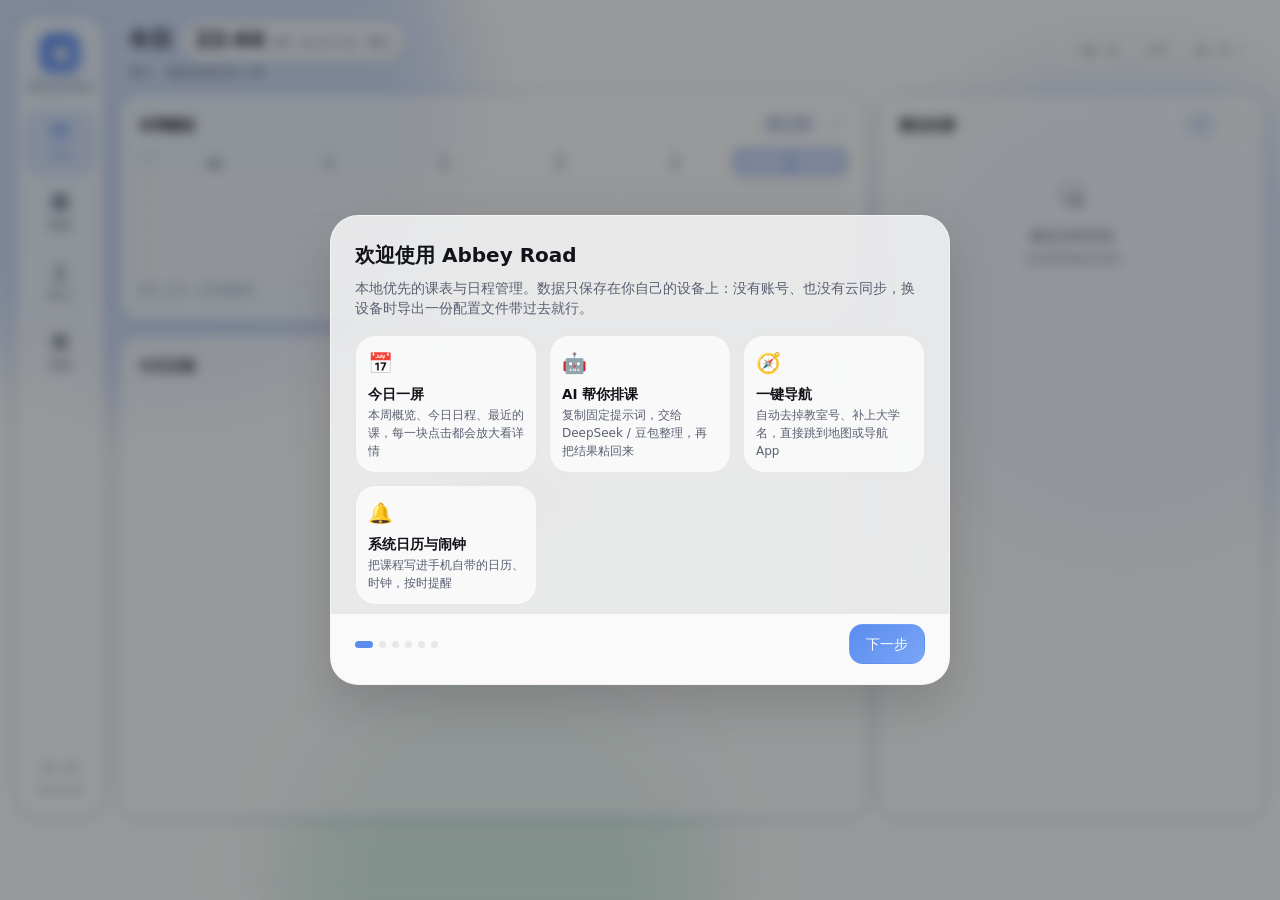
==== abbey-road/app/index.html @ 2a780747 "构建基建：修 gh-api-push 的资产上传（手工拼 multipart） - 原来用 new FormData() + fetch 上传 Release 资产，undici 会把 multipa" ====
<!doctype html>
<html lang="zh-CN">
<head>
<meta charset="utf-8">
<!-- user-scalable=no：WebView 里 setSupportZoom(false) 只挡了系统级缩放，
     双指捏合仍然会让整个界面被放大，这里再从 viewport 上关掉一次。 -->
<meta name="viewport" content="width=device-width,initial-scale=1,maximum-scale=1,user-scalable=no,viewport-fit=cover">
<meta name="color-scheme" content="light dark">
<title>Abbey Road · 课表与日程</title>
<link rel="stylesheet" href="css/tokens.css?v=0.4.1a">
<link rel="stylesheet" href="css/app.css?v=0.4.1a">
</head>
<body data-theme="light" data-platform="web" data-preset="dual-horizontal" data-focus="off">

<!-- 背景装饰：柔光斑，让毛玻璃有层次可模糊 -->
<div class="backdrop" aria-hidden="true">
  <span class="blob blob-a"></span>
  <span class="blob blob-b"></span>
  <span class="blob blob-c"></span>
</div>

<div class="app" id="app">

  <!-- ── 左侧 Rail（Windows / 宽屏） ───────────────────────────── -->
  <aside class="rail glass" id="rail">
    <div class="brand">
      <span class="brand-mark" aria-label="Abbey Road"></span>
      <span class="brand-text">Abbey Road</span>
    </div>
    <nav class="rail-nav" id="railNav">
      <button class="nav-btn" data-nav="today" type="button"><i class="ico ico-today"></i><span>今日</span></button>
      <button class="nav-btn" data-nav="week" type="button"><i class="ico ico-week"></i><span>周表</span></button>
      <button class="nav-btn" data-nav="import" type="button"><i class="ico ico-import"></i><span>导入</span></button>
        <button class="nav-btn" data-nav="settings" type="button"><i class="ico ico-settings"></i><span>设置</span></button>
      </nav>
      <div class="rail-foot">
      <span id="railWeekInfo">—</span>
      <span class="muted" id="railVersion">v0.1.7</span>
    </div>
  </aside>

  <!-- ── 主区域 ──────────────────────────────────────────────── -->
  <main class="main" id="main">

    <!-- 今日 -->
    <section class="view" id="view-today" data-view="today">
      <header class="view-head today-head">
        <!-- 左列：「今日 + 时间」同一行，下面一行副标题；右上角竖排三个日期切换按钮 -->
        <div class="today-head-main">
          <div class="today-head-top">
            <h1 class="view-title" id="todayTitle">今日</h1>
            <div class="clock-box">
              <span class="clock-time" id="todayClock">--:--</span>
              <span class="clock-date" id="todayClockDate"></span>
            </div>
          </div>
          <p class="view-sub" id="todaySub">—</p>
        </div>
        <!-- 日期切换：窄屏（直板机）只留两个箭头 + 「今天」，三个按钮永远待在标题右边，
             不再被挤到标题下面另起一行；宽屏才把「前一天 / 后一天」的文字显示出来 -->
        <div class="head-right today-day-nav">
          <button class="chip-btn dnav-btn dnav-prev" id="btnPrevDay" type="button"
                  title="前一天" aria-label="前一天"><span class="dnav-ico" aria-hidden="true"></span><span class="dnav-txt">前一天</span></button>
          <button class="chip-btn dnav-btn dnav-center" id="btnToday" type="button"
                  title="回到今天" aria-label="回到今天"><span class="dnav-txt">今天</span></button>
          <button class="chip-btn dnav-btn dnav-next" id="btnNextDay" type="button"
                  title="后一天" aria-label="后一天"><span class="dnav-txt">后一天</span><span class="dnav-ico" aria-hidden="true"></span></button>
        </div>
      </header>

      <div class="layout" id="todayLayout">
        <!-- 本周概览 -->
        <section class="zone zone-week" id="zoneWeek">
          <!-- 毛玻璃独立一层：动画时只移动不改尺寸，模糊只算一次 -->
          <div class="zone-glass" aria-hidden="true"></div>
          <!-- 内容和栏框分开：聚焦放大时内容整层按"最终尺寸"排版好，
               栏框从旧矩形长到新矩形，内容只被裁剪、不跟着重排 -->
          <div class="zone-inner">
            <header class="zone-head">
              <h2 class="zone-title">本周概览</h2>
              <div class="zone-head-right">
                <span class="zone-badge" id="weekBadge">—</span>
                <button class="zone-toggle" data-zone-toggle="week" type="button" title="展开本周">⤢</button>
              </div>
            </header>
            <div class="zone-body scroll" id="weekBody"></div>
          </div>
        </section>

        <!-- 今日时间线 -->
        <section class="zone zone-today" id="zoneToday">
          <div class="zone-glass" aria-hidden="true"></div>
          <div class="zone-inner">
            <header class="zone-head">
              <h2 class="zone-title">今日日程</h2>
              <div class="zone-head-right">
                <span class="zone-badge" id="todayBadge">—</span>
                <button class="zone-toggle" data-zone-toggle="today" type="button" title="展开今日">⤢</button>
              </div>
            </header>
            <div class="zone-body scroll" id="todayBody"></div>
          </div>
        </section>

        <!-- 最近的课 -->
        <section class="zone zone-next" id="zoneNext" tabindex="0" role="button"
                 aria-label="查看最近的课程详情">
          <div class="zone-glass" aria-hidden="true"></div>
          <div class="zone-inner">
            <header class="zone-head">
              <h2 class="zone-title">最近的课</h2>
              <div class="zone-head-right">
                <span class="zone-badge" id="nextBadge">—</span>
                <button class="zone-toggle" data-zone-toggle="next" type="button" title="展开详情">⤢</button>
              </div>
            </header>
            <div class="zone-body scroll" id="nextBody"></div>
          </div>
        </section>

      </div>
    </section>

    <!-- 周表 -->
    <section class="view" id="view-week" data-view="week" hidden>
      <header class="view-head">
        <div class="head-left">
          <h1 class="view-title">周表</h1>
          <p class="view-sub" id="weekSub">—</p>
        </div>
        <div class="head-right">
          <button class="chip-btn" id="btnDayShift" type="button" title="把某一天的课搬到 / 复制到另一天">调休</button>
          <button class="chip-btn" id="btnConflicts" type="button" title="查看时间冲突">冲突 <span class="zone-badge" id="conflictCount">0</span></button>
          <button class="chip-btn sem-btn" id="weekSemBtn" type="button" title="切换学期">我的学期</button>
          <button class="chip-btn" id="btnPrevWeek" type="button">‹ 上一周</button>
          <button class="chip-btn" id="btnThisWeek" type="button">本周</button>
          <button class="chip-btn" id="btnNextWeek" type="button">下一周 ›</button>
        </div>
      </header>
      <!-- 周视图/月视图 + 周次快切：挤在一行里，把纵向空间让给课表 -->
      <div class="week-bar">
        <div class="segmented seg-compact" id="weekMode">
          <button class="seg active" type="button" data-mode="week">周视图</button>
          <button class="seg" type="button" data-mode="month">月视图</button>
        </div>
        <div class="week-strip glass" id="weekStrip"></div>
      </div>
      <div class="glass panel week-panel">
        <div class="week-grid-wrap scroll-x" id="weekGridWrap"></div>
      </div>
    </section>

    <!-- 导入 -->
    <section class="view" id="view-import" data-view="import" hidden>
      <header class="view-head">
        <div class="head-left">
          <h1 class="view-title">导入</h1>
          <p class="view-sub">用手机上的 AI（DeepSeek / 豆包）整理课表，或直接导入配置文件</p>
        </div>
      </header>

      <div class="pane-scroll">
      <div class="glass panel tabs-panel">
        <!-- 第一行：导入课表的两步流程（带序号、加粗）；第二行：另外两个入口 -->
        <div class="segmented" id="importTabs">
          <button class="seg seg-step" data-tab="prompt" type="button"><b>1</b> 提示词</button>
          <button class="seg seg-step" data-tab="md" type="button"><b>2</b> 课表文本</button>
        </div>
        <!-- 第二行：「手动导入」一个按钮，点开是「手动添加 / 配置文件」两个小按钮（子菜单） -->
        <div class="sub-nav" id="importSubNav">
          <button class="sub-nav-btn" id="btnSubNav" type="button" aria-haspopup="true" aria-expanded="false">
            <span class="sub-nav-label" id="subNavLabel">手动导入</span>
            <span class="sub-nav-caret" aria-hidden="true">▾</span>
          </button>
          <div class="sub-menu" id="importSubMenu" hidden>
            <button class="sub-menu-item seg" data-tab="manual" type="button">手动添加</button>
            <button class="sub-menu-item seg" data-tab="json" type="button">配置文件</button>
          </div>
        </div>

        <!-- 提示词 -->
        <div class="tab-body" data-tab-body="prompt">
          <ol class="steps">
            <li>点下面的「复制提示词」。</li>
            <li>打开 DeepSeek / 豆包，粘贴提示词，把课表截图一起发给它。</li>
            <li>复制 AI 的完整回复，回到这里选「粘贴 AI 结果」。</li>
          </ol>
          <div class="row gap">
            <button class="btn primary" id="btnCopyPrompt" type="button">复制提示词</button>
            <button class="btn" id="btnSharePrompt" type="button">分享到 AI 应用</button>
            <span class="muted" id="promptVersion"></span>
          </div>
          <details class="fold">
            <summary>预览提示词内容</summary>
            <pre class="code" id="promptPreview"></pre>
          </details>
        </div>

        <!-- 课表文本（AI 整理结果粘贴区） -->
        <div class="tab-body" data-tab-body="md" hidden>
          <div class="opt-grid">
            <div class="field"><label class="field-label">学期名称</label>
              <input class="input" id="optSemName" placeholder="留空则用当前学期"></div>
            <div class="field"><label class="field-label">开学第一周周一</label>
              <input class="input" id="optSemStart" type="date"></div>
            <div class="field"><label class="field-label">总周数</label>
              <input class="input" id="optSemWeeks" type="number" min="1" max="30" value="20"></div>
            <div class="field"><label class="field-label">文本没写单双周时按</label>
              <span class="pick-slot" data-pick="optParity"></span></div>
          </div>
          <div class="scroll-hint">↓ 继续下滑，把 AI 整理好的课表文本粘贴到下面的输入框</div>
          <div class="fmt-hint">一行一门课，字段用全角 ｜ 分隔（半角 | 也认）：
课程名 ｜ 星期 ｜ 节次 ｜ 周次 ｜ 地点 ｜ 老师 ｜ 备注
例：高等数学 ｜ 周一 ｜ 1-2 ｜ 1-16 ｜ XX大学 信息楼305 ｜ 张三 ｜ 需带教材
缺的字段直接空着或用 - ，顺序不能乱；调课另起一行：调课 ｜ 高等数学 ｜ 2026-10-08 ｜ 周四 ｜ 1-2 ｜ XX大学信息楼201 ｜ 国庆调休</div>
          <div class="row gap">
            <button class="btn" id="btnPickMd" type="button">选择 .md / .txt 文件</button>
            <button class="btn" id="btnDemoMd" type="button">填入示例文本</button>
            <button class="btn" id="btnClearMd" type="button">清空</button>
          </div>
          <textarea class="input code-area" id="mdInput" rows="10"
            placeholder="把 AI 整理好的课表文本粘贴到这里（一行一门课）…"></textarea>
          <div class="parse-summary" id="mdSummary"></div>
          <div class="parse-issues" id="mdIssues"></div>
          <div class="parse-preview" id="mdPreview"></div>
          <!-- 给右下角悬浮按钮留出空间，长内容不会被挡住 -->
          <div class="fab-space"></div>
        </div>

        <!-- 配置文件（本地 JSON 文件，手机 / 电脑手动同步用） -->
        <div class="tab-body" data-tab-body="json" hidden>
          <p class="muted">
            配置文件就是 App 自己的数据（.json / .txt）。用法和「课表文本」一模一样：
            这里复制走 → 在另一台设备整段粘回来 → 点右下角「合并导入」。
          </p>
          <p class="muted">
            换手机最省事的走法：点「复制配置文本」发到微信「文件传输助手」（或点「导出到微信」发文件），
            在新手机上复制那段文字，粘到下面就能导入；也可以用「选择 .json / .txt 文件」或
            「从导出目录导入」。
          </p>
          <div class="row gap">
            <button class="btn primary" id="btnCopyJson" type="button">复制配置文本</button>
            <button class="btn" id="btnExportJson" type="button">导出为文件</button>
            <button class="btn" id="btnExportWechat" type="button">导出到微信</button>
            <button class="btn" id="btnImportJson" type="button">选择 .json / .txt 文件</button>
            <button class="btn" id="btnImportFromExports" type="button">从导出目录导入</button>
          </div>
          <div class="scroll-hint">↓ 继续下滑，把配置内容整段粘贴到下面的输入框（粘贴完自动解析）</div>
          <div class="fmt-hint">配置内容形如：{"kind":"abbeyroad.sync", …}
整段复制 / 粘贴即可，内容里换行、缩进乱掉都没关系；粘错成课表文本时会自动转到「课表文本」页。</div>
          <div class="row gap">
            <button class="btn" id="btnApplyJsonText" type="button">解析并预览</button>
            <button class="btn" id="btnClearJson" type="button">清空</button>
          </div>
          <textarea class="input code-area" id="jsonInput" rows="10"
            placeholder='把配置内容整段粘贴到这里，例如：{"kind":"abbeyroad.sync", …}'></textarea>
          <div class="parse-summary" id="jsonSummary"></div>
          <div class="parse-issues" id="jsonIssues"></div>
          <!-- 给右下角悬浮按钮留出空间 -->
          <div class="fab-space"></div>
        </div>

        <!-- 手动添加：一门课 / 一个特殊事件 -->
        <div class="tab-body" data-tab-body="manual" hidden>
          <h3 class="sub-title">添加一门课</h3>
          <div class="opt-grid">
            <div class="field"><label class="field-label">课程名 *</label>
              <input class="input" id="manName" placeholder="例如：高等数学"></div>
            <div class="field"><label class="field-label">星期 *</label>
              <span class="pick-slot" data-pick="manWeekday"></span></div>
            <div class="field"><label class="field-label">节次 *</label>
              <div class="row gap" style="align-items:center">
                <span class="pick-slot" data-pick="manPeriodStart"></span>
                <span class="muted">到</span>
                <span class="pick-slot" data-pick="manPeriodEnd"></span>
              </div></div>
            <div class="field"><label class="field-label">周次 *</label>
              <input class="input" id="manWeeks" value="1-16" placeholder="1-16 / 单周 / 双周 / 全周"></div>
            <div class="field"><label class="field-label">地点</label>
              <input class="input" id="manPlace" placeholder="XX大学 信息楼305"></div>
            <div class="field"><label class="field-label">老师</label>
              <input class="input" id="manTeacher" placeholder="张三"></div>
            <div class="field"><label class="field-label">备注</label>
              <input class="input" id="manNote" placeholder="需带教材"></div>
            <div class="field"><label class="field-label">颜色</label>
              <span class="pick-slot" data-pick="manColor"></span></div>
          </div>
          <div class="row gap" style="align-items:center">
            <button class="btn primary" id="btnManualAdd" type="button">添加到课表</button>
            <span class="muted">同名课程会合并成同一门，并统一颜色</span>
          </div>
          <div class="parse-issues" id="manIssues"></div>

          <h3 class="sub-title" style="margin-top:20px">添加特殊事件（考试 / 讲座 / 活动）</h3>
          <div class="opt-grid">
            <div class="field"><label class="field-label">类型</label>
              <span class="pick-slot" data-pick="evType"></span></div>
            <div class="field"><label class="field-label">标题 *</label>
              <input class="input" id="evTitle" placeholder="高等数学 期中考试"></div>
            <div class="field"><label class="field-label">日期 *</label>
              <input class="input" id="evDate" type="date"></div>
            <div class="field"><label class="field-label">时间</label>
              <div class="row gap" style="align-items:center">
                <input class="input" id="evStart" type="time">
                <span class="muted">到</span>
                <input class="input" id="evEnd" type="time">
              </div></div>
            <div class="field"><label class="field-label">地点</label>
              <input class="input" id="evPlace" placeholder="XX大学 信息楼305"></div>
            <div class="field"><label class="field-label">备注</label>
              <input class="input" id="evNote" placeholder="闭卷 / 带计算器"></div>
          </div>
          <div class="row gap" style="align-items:center">
            <button class="btn primary" id="btnAddEvent" type="button">添加事件</button>
            <span class="muted">事件会在「本周概览」和「周表」里用特殊颜色显示</span>
          </div>
          <div id="eventList" class="list" style="margin-top:10px"></div>
        </div>
      </div>
      </div>

      <!-- 「课表文本」页的悬浮应用按钮：始终钉在右下角，不用滚到底部才能点 -->
      <button class="btn primary fab" id="btnApplyMd" type="button" disabled hidden>应用到课表</button>
      <!-- 「配置文件」页的悬浮合并按钮：和上面那个同一个位置、同一套动效 -->
      <button class="btn primary fab" id="btnApplyJson" type="button" disabled hidden>合并导入</button>
    </section>

    <!-- 自定义模块页（实验性：开发者选项开启后顶替「导入」标签） -->
    <section class="view" id="view-custom" data-view="custom" hidden>
      <header class="view-head">
        <div class="head-left">
          <h1 class="view-title">我的</h1>
          <p class="view-sub">自由添加你的模块</p>
        </div>
        <div class="head-right">
          <button class="chip-btn" id="btnCustomToImport" type="button" title="打开导入页">导入</button>
        </div>
      </header>
      <div class="pane-scroll">
        <div class="custom-modules" id="customModules"></div>
      </div>
    </section>

    <!-- 设置 -->
    <section class="view" id="view-settings" data-view="settings" hidden>
      <header class="view-head">
        <div class="head-left">
          <h1 class="view-title">设置</h1>
          <p class="view-sub">外观、布局、课表、提醒、导入、系统集成、数据、关于</p>
        </div>
      </header>
      <div class="settings-shell">
        <div class="settings-body" id="settingsBody">
          <div class="settings-grid" id="settingsGrid"></div>
        </div>
      </div>
    </section>

  </main>

  <!-- ── 底部 Tab（手机） ────────────────────────────────────── -->
  <nav class="tabbar glass" id="tabbar">
    <button class="nav-btn" data-nav="today" type="button"><i class="ico ico-today"></i><span>今日</span></button>
    <button class="nav-btn" data-nav="week" type="button"><i class="ico ico-week"></i><span>周表</span></button>
    <button class="nav-btn" data-nav="import" type="button"><i class="ico ico-import"></i><span>导入</span></button>
    <button class="nav-btn" data-nav="settings" type="button"><i class="ico ico-settings"></i><span>设置</span></button>
  </nav>
</div>

<!-- 毛玻璃弹窗容器 -->
<div class="modal-root" id="modalRoot" hidden>
  <div class="modal-scrim" id="modalScrim"></div>
  <div class="modal-card glass" id="modalCard" role="dialog" aria-modal="true"></div>
</div>

<!-- 首次启动引导 -->
<div class="onboarding" id="onboarding" hidden>
  <div class="ob-card glass" id="obCard"></div>
</div>

<div class="toast-host" id="toastHost"></div>

<script src="js/core.js?v=0.4.1a"></script>
<script src="js/mdparse.js?v=0.4.1a"></script>
  <script src="js/bridge.js?v=0.4.1a"></script>
  <!-- 过渡动画注册表：ui.js 里的所有动效都从这里取参数（开发者模式可换样式） -->
  <script src="js/motion.js?v=0.4.1a"></script>
  <!-- 课程配色：按文理/公共/体育/水课分色系（设置里可一键应用） -->
  <script src="js/palette.js?v=0.4.1a"></script>
  <script src="js/ui.js?v=0.4.1a"></script>
<script src="js/widgetdata.js?v=0.4.1a"></script>
<script src="js/configio.js?v=0.4.1a"></script>
<script src="js/panels.js?v=0.4.1a"></script>
<script src="js/boot.js?v=0.4.1a"></script>
</body>
</html>
---- abbey-road/app/css/tokens.css ----
/* ──────────────────────────────────────────────────────────────
   Abbey Road · 设计变量（设计 token）
   双端唯一来源：改这里，Android 与 Windows 同时生效。
   对应规划文档 §8.1。
   ────────────────────────────────────────────────────────────── */

:root {
  /* 颜色 · 浅色 */
  --bg-base: #ffffff;
  --bg-subtle: #f7f8fa;
  --glass-surface: rgba(255, 255, 255, 0.72);
  --glass-card: rgba(255, 255, 255, 0.66);
  --glass-modal: rgba(255, 255, 255, 0.78);
  --glass-border: rgba(255, 255, 255, 0.55);
  --glass-stroke: rgba(17, 19, 24, 0.08);
  --shadow-card: 0 4px 16px rgba(0, 0, 0, 0.06);
  --shadow-panel: 0 12px 32px rgba(0, 0, 0, 0.10);
  --shadow-modal: 0 20px 48px rgba(0, 0, 0, 0.14);
  --text-primary: #111318;
  --text-secondary: #5a6072;
  --text-tertiary: #8a90a2;
  --divider: rgba(17, 19, 24, 0.08);
  --danger: #e5484d;
  --warn: #e3a008;
  --success: #2fb37a;
  --blob-a: rgba(91, 141, 239, 0.30);
  --blob-b: rgba(122, 165, 246, 0.22);
  --blob-c: rgba(47, 179, 122, 0.16);

  /* 主题色（设置里可改） */
  --accent: #5b8def;
  --accent-soft: rgba(91, 141, 239, 0.14);
  --accent-glow: rgba(91, 141, 239, 0.20);
  --accent-contrast: #ffffff;

  /* 质感模糊效果（设置里四档：低 8 / 中 14 / 高 22 / 关 0） */
  --blur-base: 14px;
  --blur-card: 12px;
  --blur-panel: 18px;
  --blur-modal: 24px;

  /* 圆角与间距 */
  --r-chip: 999px;
  --r-input: 14px;
  --r-card: 20px;
  --r-panel: 24px;
  --r-modal: 28px;
  --sp-1: 4px;
  --sp-2: 8px;
  --sp-3: 12px;
  --sp-4: 16px;
  --sp-5: 20px;
  --sp-6: 24px;
  --sp-8: 32px;
  --sp-10: 40px;

  /* ── 动效令牌：严格按《动效与光效实现规格书》v1.0 ──
     原则：只动 opacity / translate / scale；动画重启动走"取消→复位→刷新→启动"；
     高频动效 ≤500ms；颜色只来自主题令牌；光效只画在控件自己的范围内。 */
  --motion-scale: 1;

  /* 6 条曲线，不引入第 7 条 */
  --ease-cubic: cubic-bezier(.2, .8, .3, 1);          /* 入场 / 上浮 */
  --ease-smooth: cubic-bezier(.22, .61, .36, 1);      /* 胶囊滑动 / 下划线 */
  --ease-fade-out: cubic-bezier(.22, 1, .36, 1);      /* 一次性衰减 / 配色过渡 */
  --ease-dialog-in: cubic-bezier(.20, .90, .25, 1);   /* 弹窗进入 */
  --ease-dialog-out: cubic-bezier(.40, 0, 1, 1);      /* 弹窗退出 */
  --ease-page-in: cubic-bezier(.1, 1, .3, 1);         /* 页面进入 */
  --ease-page-out: cubic-bezier(.3, 0, .7, 1);        /* 页面退出 */

  /* 时长令牌 */
  --dur-press-in: calc(90ms * var(--motion-scale));
  --dur-press-out: calc(260ms * var(--motion-scale));
  --dur-text-out: calc(120ms * var(--motion-scale));
  --dur-tab-color: calc(200ms * var(--motion-scale));
  --dur-text-in: calc(220ms * var(--motion-scale));
  --dur-list-item: calc(180ms * var(--motion-scale));
  --dur-card-in: calc(320ms * var(--motion-scale));
  --dur-block-short: calc(480ms * var(--motion-scale));
  --dur-block: calc(500ms * var(--motion-scale));
  --dur-block-long: calc(520ms * var(--motion-scale));
  --dur-ink: calc(350ms * var(--motion-scale));
  --dur-pill: calc(420ms * var(--motion-scale));
  --dur-ripple: calc(380ms * var(--motion-scale));
  --dur-glow: calc(500ms * var(--motion-scale));
  /* 弹窗进出场时长 = AR.Motion 里 modal 场景默认样式（tileFlip）的 dur，必须是同一个值：
     WAAPI 可用时走 motion.js，不可用时（旧内核）走这两条令牌，
     两边快慢观感才会一致（否则同一版 APK 在两台手机上快慢不同）。 */
  --dur-dialog-in: calc(460ms * var(--motion-scale));
  --dur-dialog-out: calc(320ms * var(--motion-scale));
  --dur-page-in: calc(260ms * var(--motion-scale));
  --dur-page-out: calc(220ms * var(--motion-scale));
  --dur-zone: calc(340ms * var(--motion-scale));   /* 展开栏位：唯一允许的布局动画 */

  /* 兼容旧命名 */
  --dur-instant: var(--dur-press-in);
  --dur-quick: var(--dur-text-out);
  --dur-standard: var(--dur-tab-color);
  --dur-focus: var(--dur-zone);
  --ease-enter: var(--ease-cubic);
  --ease-exit: var(--ease-fade-out);
  --ease-standard: var(--ease-fade-out);
  --ease-emphasized: var(--ease-smooth);

  /* 光效令牌（浅色柔光偏黑，暗色偏白） */
  --ripple-color: rgba(0, 0, 0, 0.06);
  --ripple-on-accent: rgba(255, 255, 255, 0.15);
  --glow-peak: .30;

  /* 布局尺寸（由 JS 按断点写入，单位 px） */
  --w-week: 240px;
  --w-next: 360px;
  --h-week: 200px;
  --h-next: 200px;
  --layout-gap: 14px;
  --zone-pad: 18px;
  --fs-scale: 1;

  /* 层级 */
  --z-rail: 20;
  --z-tabbar: 30;
  --z-splitter: 15;
  --z-modal: 60;
  --z-onboarding: 80;
  --z-toast: 90;
}

/*
 * 毛玻璃「通透度」：
 *   玻璃面板的透明度 = 基础透明度 × --glass-k，
 *   档位越高越透（配合 blur 半径一起变），这样"质感模糊效果"在深色界面、
 *   或者背景本来就比较平的时候也能一眼看出区别。
 *   写在 body 上（不是 :root）：自定义属性在声明它的元素上就完成计算，
 *   写在 :root 的话 body 上的档位变量影响不到它。
 */
body {
  --glass-k: 1;
  --glass-surface: rgba(255, 255, 255, calc(.72 * var(--glass-k)));
  --glass-card: rgba(255, 255, 255, calc(.66 * var(--glass-k)));
  --glass-modal: rgba(255, 255, 255, calc(.78 * var(--glass-k)));
}

/* 深色模式 */
body[data-theme="dark"] {
  --bg-base: #0e1116;
  --bg-subtle: #161a21;
  --glass-surface: rgba(22, 26, 33, calc(.62 * var(--glass-k)));
  --glass-card: rgba(26, 31, 40, calc(.58 * var(--glass-k)));
  --glass-modal: rgba(28, 33, 43, calc(.70 * var(--glass-k)));
  --glass-border: rgba(255, 255, 255, 0.12);
  --glass-stroke: rgba(255, 255, 255, 0.10);
  --shadow-card: 0 4px 16px rgba(0, 0, 0, 0.45);
  --shadow-panel: 0 12px 32px rgba(0, 0, 0, 0.55);
  --shadow-modal: 0 20px 48px rgba(0, 0, 0, 0.60);
  --text-primary: #e8eaf0;
  --text-secondary: #a8afbf;
  --text-tertiary: #767e90;
  --divider: rgba(255, 255, 255, 0.10);
  --accent: #7aa5f6;
  --accent-soft: rgba(122, 165, 246, 0.18);
  --accent-glow: rgba(122, 165, 246, 0.22);
  --blob-a: rgba(91, 141, 239, 0.24);
  --blob-b: rgba(122, 165, 246, 0.18);
  --blob-c: rgba(47, 179, 122, 0.12);
}

/* 毛玻璃档位（关 / 低 / 中 / 高）
   四档差距拉开一些，弱光 / 深色界面下也能明显看出变化 */
body[data-glass="off"] {
  --glass-k: 1.5;
  --blur-base: 0px;
  --blur-card: 0px;
  --blur-panel: 0px;
  --blur-modal: 0px;
}
body[data-glass="low"] {
  --glass-k: 1.16;
  --blur-base: 7px;
  --blur-card: 5px;
  --blur-panel: 7px;
  --blur-modal: 9px;
}
body[data-glass="medium"] {
  --glass-k: 1;
  --blur-base: 14px;
  --blur-card: 12px;
  --blur-panel: 18px;
  --blur-modal: 24px;
}
body[data-glass="high"] {
  --glass-k: .78;
  --blur-base: 30px;
  --blur-card: 22px;
  --blur-panel: 28px;
  --blur-modal: 36px;
}

/* 低版本 Android（API < 31）：按规划 Q1 自动降级，功能不变 */
body[data-degraded="on"] {
  --blur-card: 0px;
  --blur-panel: 0px;
  --blur-modal: 0px;
  --blur-base: 0px;
}
body[data-degraded="on"] .blob {
  opacity: 0.5;
}
---- abbey-road/app/css/app.css ----
/* ──────────────────────────────────────────────────────────────
   Abbey Road · 界面样式
   说明：目标运行环境是 Chromium 101（Android WebView 101 / WebView2 152），
   因此不使用 :has()、CSS 嵌套、@container、color-mix 等更新的特性。
   ────────────────────────────────────────────────────────────── */

* { box-sizing: border-box; }

/**
 * hidden 就是"不渲染"，必须是硬规则。
 * 组件里写了 display: flex 的元素（比如 .hw-done 已完成列表、.hw-earlier 更早的已完成）
 * 会盖掉 [hidden] 自带的 display:none —— 结果就是 box.hidden = true 之后它照样摊在
 * 界面上，「已完成」怎么点都折叠不了。全局兜一条，任何人都别再踩这个坑。
 */
[hidden] { display: none !important; }
html, body { height: 100%; }
body {
  margin: 0;
  background: var(--bg-base);
  color: var(--text-primary);
  font: 14px/1.5 "PingFang SC", "HarmonyOS Sans SC", "Source Han Sans SC",
        "Noto Sans SC", "Microsoft YaHei UI", system-ui, -apple-system, sans-serif;
  -webkit-font-smoothing: antialiased;
  overflow: hidden;
  user-select: none;
  -webkit-tap-highlight-color: transparent;
  transition: background var(--dur-standard) var(--ease-standard),
              color var(--dur-standard) var(--ease-standard);
}
input, textarea { user-select: text; }

/* 背景柔光斑：给毛玻璃提供可被模糊的内容 */
.backdrop { position: fixed; inset: 0; overflow: hidden; pointer-events: none; z-index: 0; }
.blob { position: absolute; display: block; border-radius: 50%; filter: blur(40px); }
.blob-a { width: 46vw; height: 46vw; left: -10vw; top: -14vw; background: var(--blob-a); }
.blob-b { width: 40vw; height: 40vw; right: -8vw; top: 6vh; background: var(--blob-b); }
.blob-c { width: 34vw; height: 34vw; left: 22vw; bottom: -16vw; background: var(--blob-c); }

/* ── 毛玻璃基类 ─────────────────────────────────────────────── */
.glass {
  background: var(--glass-card);
  border: 1px solid var(--glass-border);
  box-shadow: var(--shadow-card), inset 0 0 0 0.5px var(--glass-stroke),
              0 0 12px var(--accent-glow);
  border-radius: var(--r-card);
  -webkit-backdrop-filter: blur(var(--blur-card)) saturate(1.4);
  backdrop-filter: blur(var(--blur-card)) saturate(1.4);
}

/* ── 应用框架 ──────────────────────────────────────────────── */
.app {
  position: relative;
  z-index: 1;
  height: 100%;
  display: flex;
  padding: var(--sp-4);
  gap: var(--sp-4);
}

/* 左侧 Rail（宽屏） */
.rail {
  width: 88px;
  flex: 0 0 88px;
  display: flex;
  flex-direction: column;
  align-items: center;
  padding: var(--sp-4) var(--sp-2);
  border-radius: var(--r-panel);
  gap: var(--sp-4);
}
.brand { display: flex; flex-direction: column; align-items: center; gap: 6px; }
.brand-mark {
  width: 40px; height: 40px; border-radius: 12px;
  display: grid; place-items: center;
  background:
    url("data:image/svg+xml;utf8,<svg xmlns='http://www.w3.org/2000/svg' viewBox='0 0 40 40'><rect x='9' y='10' width='22' height='21' rx='3' fill='white'/><rect x='9' y='10' width='22' height='5.5' rx='2.6' fill='%23E8EEFA'/><rect x='11' y='17.5' width='6' height='4' rx='1.6' fill='%235B8DEF'/><rect x='19' y='17.5' width='6' height='4' rx='1.6' fill='%23E8843C'/><rect x='11' y='23.5' width='6' height='4' rx='1.6' fill='%237C6EE6'/><rect x='19' y='23.5' width='6' height='4' rx='1.6' fill='%23D8E0EE'/></svg>") center/25px 25px no-repeat,
    linear-gradient(135deg, var(--accent), #7aa5f6);
  box-shadow: 0 6px 18px var(--accent-glow);
}
.brand-text { font-size: 11px; color: var(--text-secondary); }
.rail-nav { display: flex; flex-direction: column; gap: var(--sp-2); width: 100%; }
.rail-foot {
  margin-top: auto; display: flex; flex-direction: column; align-items: center;
  gap: 4px; font-size: 11px; color: var(--text-tertiary); text-align: center;
}

.nav-btn {
  appearance: none; border: 0; background: transparent; color: var(--text-secondary);
  display: flex; flex-direction: column; align-items: center; gap: 4px;
  padding: 10px 6px; border-radius: var(--r-input); cursor: pointer; position: relative; overflow: hidden;
  font: inherit; font-size: 12px; width: 100%;
  transition: background 200ms var(--ease-standard), color 200ms var(--ease-standard),
              transform 220ms var(--ease-emphasized);
}
.nav-btn:hover { background: var(--bg-subtle); }
.nav-btn:active { transform: scale(0.975); }
.nav-btn.active {
  color: var(--accent);
  background: var(--accent-soft);
  box-shadow: inset 0 0 0 1px var(--glass-stroke);
  transition: background 260ms var(--ease-emphasized), color 200ms var(--ease-standard);
}
.ico { width: 20px; height: 20px; display: block; background: currentColor; }
.ico-today {
  -webkit-mask: no-repeat center/contain url("data:image/svg+xml;utf8,<svg xmlns='http://www.w3.org/2000/svg' viewBox='0 0 24 24' fill='black'><path d='M7 2v2h10V2h2v2h1a2 2 0 012 2v13a2 2 0 01-2 2H4a2 2 0 01-2-2V6a2 2 0 012-2h1V2h2zm13 8H4v9h16v-9z'/></svg>");
  mask: no-repeat center/contain url("data:image/svg+xml;utf8,<svg xmlns='http://www.w3.org/2000/svg' viewBox='0 0 24 24' fill='black'><path d='M7 2v2h10V2h2v2h1a2 2 0 012 2v13a2 2 0 01-2 2H4a2 2 0 01-2-2V6a2 2 0 012-2h1V2h2zm13 8H4v9h16v-9z'/></svg>");
}
.ico-week {
  -webkit-mask: no-repeat center/contain url("data:image/svg+xml;utf8,<svg xmlns='http://www.w3.org/2000/svg' viewBox='0 0 24 24' fill='black'><path d='M3 3h8v8H3V3zm10 0h8v5h-8V3zM3 13h8v8H3v-8zm10-3h8v11h-8V10z'/></svg>");
  mask: no-repeat center/contain url("data:image/svg+xml;utf8,<svg xmlns='http://www.w3.org/2000/svg' viewBox='0 0 24 24' fill='black'><path d='M3 3h8v8H3V3zm10 0h8v5h-8V3zM3 13h8v8H3v-8zm10-3h8v11h-8V10z'/></svg>");
}
.ico-import {
  -webkit-mask: no-repeat center/contain url("data:image/svg+xml;utf8,<svg xmlns='http://www.w3.org/2000/svg' viewBox='0 0 24 24' fill='black'><path d='M12 3l5 5h-3v6h-4V8H7l5-5zM4 18h16v3H4v-3z'/></svg>");
  mask: no-repeat center/contain url("data:image/svg+xml;utf8,<svg xmlns='http://www.w3.org/2000/svg' viewBox='0 0 24 24' fill='black'><path d='M12 3l5 5h-3v6h-4V8H7l5-5zM4 18h16v3H4v-3z'/></svg>");
}
.ico-custom {
  /* 实验性「模块」页：一大两小的拼版（和周表 2x2 的 ico-week 区分开） */
  -webkit-mask: no-repeat center/contain url("data:image/svg+xml;utf8,<svg xmlns='http://www.w3.org/2000/svg' viewBox='0 0 24 24' fill='black'><path d='M4 4h16v6H4V4zm0 8h7v8H4v-8zm9 0h7v8h-7v-8z'/></svg>");
  mask: no-repeat center/contain url("data:image/svg+xml;utf8,<svg xmlns='http://www.w3.org/2000/svg' viewBox='0 0 24 24' fill='black'><path d='M4 4h16v6H4V4zm0 8h7v8H4v-8zm9 0h7v8h-7v-8z'/></svg>");
}
.ico-settings {
  /* v0.2.2 重绘：直接采用 Material「settings」标准齿轮（外圈 8 齿 + 中心孔），
     线条比例经过官方调校，小尺寸下比手画的齿轮干净得多。 */
  -webkit-mask: no-repeat center/contain url("data:image/svg+xml;utf8,<svg xmlns='http://www.w3.org/2000/svg' viewBox='0 0 24 24' fill='black'><path d='M19.14 12.94c.04-.3.06-.61.06-.94s-.02-.64-.07-.94l2.03-1.58a.49.49 0 00.12-.61l-1.92-3.32a.49.49 0 00-.59-.22l-2.39.96a7.03 7.03 0 00-1.62-.94l-.36-2.54a.48.48 0 00-.48-.41h-3.84c-.24 0-.43.17-.47.41l-.36 2.54c-.59.24-1.13.57-1.62.94l-2.39-.96a.48.48 0 00-.59.22L2.74 8.87a.49.49 0 00.12.61l2.03 1.58c-.05.3-.07.63-.07.94s.02.64.07.94l-2.03 1.58a.49.49 0 00-.12.61l1.92 3.32c.12.22.37.29.59.22l2.39-.96c.49.37 1.03.7 1.62.94l.36 2.54c.05.24.24.41.48.41h3.84c.24 0 .44-.17.47-.41l.36-2.54c.59-.24 1.13-.56 1.62-.94l2.39.96c.22.08.47 0 .59-.22l1.92-3.32a.49.49 0 00-.12-.61l-2.01-1.58zM12 15.6A3.6 3.6 0 1112 8.4a3.6 3.6 0 010 7.2z'/></svg>");
  mask: no-repeat center/contain url("data:image/svg+xml;utf8,<svg xmlns='http://www.w3.org/2000/svg' viewBox='0 0 24 24' fill='black'><path d='M19.14 12.94c.04-.3.06-.61.06-.94s-.02-.64-.07-.94l2.03-1.58a.49.49 0 00.12-.61l-1.92-3.32a.49.49 0 00-.59-.22l-2.39.96a7.03 7.03 0 00-1.62-.94l-.36-2.54a.48.48 0 00-.48-.41h-3.84c-.24 0-.43.17-.47.41l-.36 2.54c-.59.24-1.13.57-1.62.94l-2.39-.96a.48.48 0 00-.59.22L2.74 8.87a.49.49 0 00.12.61l2.03 1.58c-.05.3-.07.63-.07.94s.02.64.07.94l-2.03 1.58a.49.49 0 00-.12.61l1.92 3.32c.12.22.37.29.59.22l2.39-.96c.49.37 1.03.7 1.62.94l.36 2.54c.05.24.24.41.48.41h3.84c.24 0 .44-.17.47-.41l.36-2.54c.59-.24 1.13-.56 1.62-.94l2.39.96c.22.08.47 0 .59-.22l1.92-3.32a.49.49 0 00-.12-.61l-2.01-1.58zM12 15.6A3.6 3.6 0 1112 8.4a3.6 3.6 0 010 7.2z'/></svg>");
}

/* 主区与视图 */
.main { flex: 1 1 auto; min-width: 0; position: relative; }
.view { height: 100%; display: flex; flex-direction: column; gap: var(--sp-3); }
.view[hidden] { display: none; }
.view-head {
  display: flex; align-items: flex-end; justify-content: space-between;
  gap: var(--sp-3); padding: var(--sp-1) var(--sp-2) 0;
  flex: 0 0 auto;
}
.head-left { min-width: 0; }
.head-right { display: flex; gap: var(--sp-2); flex-wrap: wrap; justify-content: flex-end; }
.view-title { margin: 0; font-size: 22px; font-weight: 650; letter-spacing: 0.2px; }
.view-sub { margin: 2px 0 0; color: var(--text-secondary); font-size: 12.5px; }

/* ── 今日页顶栏：左边「今日 + 时间」一行 + 副标题，右上角一行三个日期按钮 ──
   这排按钮**永远**待在标题右边，绝不另起一行 —— 窄屏（直板机）上把
   「前一天 / 后一天」的文字收掉只留箭头，宽度立刻从 ~200px 降到 ~110px。 */
.today-head { display: flex; align-items: center; justify-content: space-between; gap: 8px; }
.today-head-main { flex: 1 1 auto; min-width: 0; }
.today-head-top {
  display: flex; align-items: baseline; gap: 10px; flex-wrap: wrap;
}
.today-head-top .view-sub { margin: 0; }
/* 覆盖窄屏那条「head-right 占满整行 + 可横滑」的规则：这排按钮自成一组 */
.today-head .today-day-nav {
  flex: 0 0 auto; width: auto; display: flex; flex-direction: row;
  align-items: center; justify-content: flex-end; gap: 6px;
  overflow: visible; padding-bottom: 0; flex-wrap: nowrap;
}
.today-head .today-day-nav .chip-btn {
  flex: 0 0 auto; display: inline-flex; align-items: center; justify-content: center; gap: 3px;
  padding: 4px 9px; font-size: 12px; line-height: 1.25;
  white-space: nowrap; text-align: center;
}
/**
 * 箭头用 SVG 蒙版画，不用「‹ ›」字符、也不用旋转的方块：
 * 字符按字身框对齐，窄屏只剩一个字符时怎么调都不正；旋转方块画出来的
 * 箭头视觉重心也不在盒子中心（左边那条偏左、右边那条偏右，各差 4px 左右）。
 * 蒙版里的路径本身关于底线左右对称（9.5 ↔ 14.5，画在 24×24 里），
 * contain 居中铺满，所以箭头**几何居中**，两条箭头完全一致。
 */
.today-day-nav .dnav-ico {
  display: inline-block; flex: 0 0 12px; width: 12px; height: 12px;
  background-color: currentColor;
  -webkit-mask: no-repeat center/contain url("data:image/svg+xml;utf8,<svg xmlns='http://www.w3.org/2000/svg' viewBox='0 0 24 24' fill='none' stroke='black' stroke-width='2.4' stroke-linecap='round' stroke-linejoin='round'><path d='M14.5 5L9.5 12l5 7'/></svg>");
  mask: no-repeat center/contain url("data:image/svg+xml;utf8,<svg xmlns='http://www.w3.org/2000/svg' viewBox='0 0 24 24' fill='none' stroke='black' stroke-width='2.4' stroke-linecap='round' stroke-linejoin='round'><path d='M14.5 5L9.5 12l5 7'/></svg>");
}
.dnav-next .dnav-ico {
  -webkit-mask-image: url("data:image/svg+xml;utf8,<svg xmlns='http://www.w3.org/2000/svg' viewBox='0 0 24 24' fill='none' stroke='black' stroke-width='2.4' stroke-linecap='round' stroke-linejoin='round'><path d='M9.5 5L14.5 12l-5 7'/></svg>");
  mask-image: url("data:image/svg+xml;utf8,<svg xmlns='http://www.w3.org/2000/svg' viewBox='0 0 24 24' fill='none' stroke='black' stroke-width='2.4' stroke-linecap='round' stroke-linejoin='round'><path d='M9.5 5L14.5 12l-5 7'/></svg>");
}

/* 底部 Tab（窄屏） */
.tabbar {
  position: fixed; left: var(--sp-3); right: var(--sp-3); bottom: var(--sp-3);
  display: none; z-index: var(--z-tabbar);
  padding: 6px; gap: 4px; border-radius: var(--r-panel);
  background: var(--glass-modal);
}
.tabbar .nav-btn { flex-direction: row; justify-content: center; gap: 6px; font-size: 12.5px; }
/**
 * 底部 Tab 栏的滑块：和分段控件的胶囊同一套观感（毛玻璃 + 描边），
 * 位置/动画由 syncTabPill 走统一引擎（只有选中项变了才滑）。
 */
.tabbar { position: fixed; }
.tabbar .tab-pill {
  position: absolute; left: 0; top: 0; z-index: 0; pointer-events: none;
  border-radius: var(--r-chip); background: var(--glass-modal);
  box-shadow: inset 0 0 0 1px var(--glass-stroke);
}
.tabbar .nav-btn { position: relative; z-index: 1; background: transparent; }
/* 选中态交给滑块：格子本身不再画底色，否则会把滑块盖住 */
.tabbar .nav-btn.active { background: transparent; box-shadow: none; }

/* ── 今日页布局引擎 ─────────────────────────────────────────── */
/* 区域用绝对定位 + JS 计算坐标，这样预设切换、聚焦态、滑块调整
   都能用同一套 transition 平滑过渡（grid 轨道无法动画）。 */
.layout { position: relative; flex: 1 1 auto; min-height: 0; }
.zone {
  position: absolute;
  display: flex; flex-direction: column;
  padding: var(--zone-pad);
  overflow: hidden;
  transition: left var(--dur-focus) var(--ease-emphasized),
              top var(--dur-focus) var(--ease-emphasized),
              width var(--dur-focus) var(--ease-emphasized),
              height var(--dur-focus) var(--ease-emphasized),
              padding var(--dur-standard) var(--ease-standard),
              box-shadow var(--dur-standard) var(--ease-standard);
}
.zone-head {
  display: flex; align-items: center; justify-content: space-between;
  gap: var(--sp-2); margin-bottom: var(--sp-3);
}
.zone-title {
  margin: 0; font-size: calc(14px * var(--fs-scale));
  font-weight: 600; color: var(--text-primary); white-space: nowrap;
}
.zone-badge {
  font-size: 11.5px; color: var(--text-secondary); background: var(--accent-soft);
  padding: 3px 9px; border-radius: var(--r-chip); white-space: nowrap;
}
.zone-body { flex: 1 1 auto; min-height: 0; }
.scroll { overflow-y: auto; overflow-x: hidden; -webkit-overflow-scrolling: touch; }
.scroll-x { overflow-x: auto; overflow-y: hidden; }
.scroll::-webkit-scrollbar, .scroll-x::-webkit-scrollbar { width: 8px; height: 8px; }
.scroll::-webkit-scrollbar-thumb, .scroll-x::-webkit-scrollbar-thumb {
  background: var(--glass-stroke); border-radius: 8px;
}

/* 展开态：被展开的栏放大细化，其余两栏缩小简略（类名由 JS 切换） */
.focus-only { display: none; }
.quiet-when-focus { transition: opacity var(--dur-quick) var(--ease-standard); }

/* 正在切换布局预设：轻微淡入淡出，避免"跳版" */
.layout.switching .zone { opacity: 0; transform: scale(0.995); }
.layout.switching .zone { transition: opacity 110ms var(--ease-exit), transform 110ms var(--ease-exit); }

/* ── 卡片与列表 ────────────────────────────────────────────── */
.card {
  background: var(--glass-surface);
  border: 1px solid var(--glass-stroke);
  border-radius: var(--r-card);
  padding: var(--sp-3) var(--sp-4);
  margin-bottom: var(--sp-3);
  box-shadow: var(--shadow-card);
  transition: transform 240ms var(--ease-emphasized),
              box-shadow 260ms var(--ease-standard),
              border-color 180ms var(--ease-standard),
              background 180ms var(--ease-standard);
  position: relative; overflow: hidden;
  cursor: pointer;
}
.card:hover { border-color: var(--accent-soft); transform: translateY(-1.5px); box-shadow: var(--shadow-panel); }
.card:active { transform: translateY(0) scale(0.99); box-shadow: var(--shadow-card); transition-duration: 90ms; }
.card.flat { cursor: default; }
.card.flat:active { transform: none; }
.card-accent { position: absolute; left: 0; top: 12px; bottom: 12px; width: 4px; border-radius: 4px; }
.card-title { font-weight: 620; font-size: calc(14.5px * var(--fs-scale)); margin: 0 0 2px; }
.card-meta { color: var(--text-secondary); font-size: calc(12.5px * var(--fs-scale)); }
.card-row { display: flex; align-items: center; gap: var(--sp-2); flex-wrap: wrap; }
.card-row.between { justify-content: space-between; }
.time-chip {
  font-variant-numeric: tabular-nums; font-weight: 600;
  background: var(--accent-soft); color: var(--accent);
  padding: 2px 8px; border-radius: var(--r-chip); font-size: 12px;
}
.tag {
  font-size: 11.5px; color: var(--text-secondary);
  background: var(--bg-subtle); border: 1px solid var(--glass-stroke);
  padding: 2px 8px; border-radius: var(--r-chip);
}
.tag.warn { color: var(--warn); }
.tag.danger { color: var(--danger); }
.tag.success { color: var(--success); }
.now-line { display: flex; align-items: center; gap: var(--sp-2); margin: var(--sp-1) 0 var(--sp-3); }
.now-line .dot { width: 8px; height: 8px; border-radius: 50%; background: var(--accent); box-shadow: 0 0 0 4px var(--accent-soft); }
.now-line .line { flex: 1; height: 1px; background: var(--divider); }
.now-line .label { font-size: 11.5px; color: var(--accent); }

/* 迷你周条（左栏） */
.mini-week {
  display: grid; gap: 3px; margin-bottom: var(--sp-3);
  grid-template-columns: repeat(7, minmax(0, 1fr));   /* minmax(0,…) 才能在窄栏里真正压缩 */
}
.mini-day {
  border-radius: 10px; padding: 5px 0; text-align: center; min-width: 0;
  border: 1px solid transparent; font-size: 11px; color: var(--text-tertiary);
  overflow: hidden;
}
.mini-day .d {
  display: block; font-size: 12.5px; color: var(--text-secondary); font-weight: 600;
  font-variant-numeric: tabular-nums;
}
.mini-day.has { background: var(--accent-soft); border-color: var(--glass-stroke); }
.mini-day.today { border-color: var(--accent); color: var(--accent); }
.mini-day.today .d { color: var(--accent); }
.week-course { display: flex; gap: var(--sp-2); align-items: flex-start; padding: 5px 0; }
.week-course .bar { width: 3px; border-radius: 3px; align-self: stretch; min-height: 16px; }
.week-course .txt { font-size: 12.5px; color: var(--text-secondary); }
.week-course .txt b { color: var(--text-primary); font-weight: 600; }

/* 空状态 */
.empty { text-align: center; color: var(--text-tertiary); padding: var(--sp-6) var(--sp-4); }
.empty .big { font-size: 30px; margin-bottom: var(--sp-2); opacity: 0.6; }
.empty .t {
  font-size: 13.5px; color: var(--text-secondary); margin-bottom: 4px;
  word-break: keep-all; overflow-wrap: break-word;    /* 栏位再窄也不会一个字一行 */
}
.empty .muted { word-break: keep-all; overflow-wrap: break-word; }

/* 详情块 */
.detail-grid { display: grid; grid-template-columns: 62px 1fr; gap: 10px var(--sp-3); align-items: start; }
.detail-key { color: var(--text-tertiary); font-size: 12.5px; padding-top: 1px; }
.detail-val { font-size: 13.5px; word-break: break-all; }
.module {
  display: block; width: 100%; text-align: left; cursor: pointer;
  background: var(--glass-surface); border: 1px solid var(--glass-stroke);
  border-radius: var(--r-input); padding: 10px var(--sp-3); margin-bottom: var(--sp-2);
  color: inherit; font: inherit; position: relative; overflow: hidden;
  transition: transform 220ms var(--ease-emphasized),
              border-color 180ms var(--ease-standard),
              box-shadow 240ms var(--ease-standard),
              background 180ms var(--ease-standard);
}
.module:hover { border-color: var(--accent-soft); background: var(--accent-soft); transform: translateY(-1px); box-shadow: 0 6px 16px rgba(0, 0, 0, 0.07); }
.module:active { transform: translateY(0) scale(0.99); box-shadow: none; transition-duration: 90ms; }
.module .k { font-size: 11.5px; color: var(--text-tertiary); margin-bottom: 2px; }
.module .v { font-size: 14px; font-weight: 560; }
.module .v.small { font-size: 13px; font-weight: 500; }

/* ── 控件 ──────────────────────────────────────────────────── */
.btn {
  appearance: none; font: inherit; font-size: 13.5px; cursor: pointer;
  padding: 9px var(--sp-4); border-radius: var(--r-input);
  border: 1px solid var(--glass-stroke); background: var(--glass-surface);
  color: var(--text-primary);
  position: relative; overflow: hidden; isolation: isolate;
  box-shadow: 0 1px 2px rgba(0, 0, 0, 0.04);
  transition: transform 220ms var(--ease-emphasized),
              box-shadow 260ms var(--ease-standard),
              background 180ms var(--ease-standard),
              border-color 180ms var(--ease-standard);
}
.btn:hover { background: var(--accent-soft); transform: translateY(-1px); box-shadow: 0 6px 18px rgba(0, 0, 0, 0.09); }
.btn:active { transform: translateY(0) scale(0.985); box-shadow: 0 1px 3px rgba(0, 0, 0, 0.10); transition-duration: 90ms; }
.btn.primary {
  background: linear-gradient(135deg, var(--accent), #7aa5f6);
  color: var(--accent-contrast); border-color: transparent;
  box-shadow: 0 6px 18px var(--accent-glow);
}
.btn.primary:hover { box-shadow: 0 10px 24px var(--accent-glow); }
.btn.primary:active { box-shadow: 0 3px 10px var(--accent-glow); }
.btn.danger { color: var(--danger); }
.btn[disabled] { opacity: 0.5; cursor: not-allowed; }
.btn[disabled]:hover { transform: none; box-shadow: none; }
.chip-btn {
  appearance: none; font: inherit; font-size: 12.5px; cursor: pointer;
  padding: 6px 12px; border-radius: var(--r-chip);
  border: 1px solid var(--glass-stroke); background: var(--glass-surface);
  color: var(--text-secondary);
  position: relative; overflow: hidden;
  transition: background 180ms var(--ease-standard), color 180ms var(--ease-standard),
              transform 200ms var(--ease-emphasized), box-shadow 240ms var(--ease-standard);
}
.chip-btn:hover { background: var(--accent-soft); color: var(--accent); box-shadow: 0 4px 12px rgba(0, 0, 0, 0.07); }
.chip-btn:active { transform: scale(0.97); box-shadow: none; }
.chip-btn.active { background: var(--accent-soft); color: var(--accent); border-color: var(--accent); }

/* 点击墨迹：从按下位置扩散的柔光，替代廉价的整体缩放 */
.ink {
  position: absolute; border-radius: 50%; pointer-events: none;
  transform: translate(-50%, -50%) scale(0);
  background: radial-gradient(circle, rgba(255, 255, 255, 0.55) 0%, rgba(255, 255, 255, 0) 70%);
  opacity: 0.85; z-index: 0;
  animation: ink-spread 520ms var(--ease-emphasized) forwards;
}
.ink.dark { background: radial-gradient(circle, var(--accent-soft) 0%, rgba(0, 0, 0, 0) 70%); }
@keyframes ink-spread {
  0%   { transform: translate(-50%, -50%) scale(0); opacity: 0.9; }
  100% { transform: translate(-50%, -50%) scale(1); opacity: 0; }
}

/* 键盘可达性：焦点环 */
:focus-visible { outline: 2px solid var(--accent); outline-offset: 2px; border-radius: 6px; }
.zone:focus-visible { outline-offset: -3px; }

.input, textarea.input, select.input {
  width: 100%; font: inherit; font-size: 13.5px; color: var(--text-primary);
  background: var(--bg-subtle); border: 1px solid var(--glass-stroke);
  border-radius: var(--r-input); padding: 9px var(--sp-3); outline: none;
  transition: border-color var(--dur-quick) var(--ease-standard),
              box-shadow var(--dur-quick) var(--ease-standard);
}
.input:focus { border-color: var(--accent); box-shadow: 0 0 0 3px var(--accent-soft); }
.code-area { font-family: "Cascadia Mono", Consolas, "SF Mono", monospace; font-size: 12.5px; line-height: 1.6; }
.input-sm { padding: 5px 8px; font-size: 12.5px; }
.field { margin-bottom: var(--sp-4); }
.field-label { display: block; font-size: 12.5px; color: var(--text-secondary); margin-bottom: 6px; }
.row { display: flex; align-items: center; gap: var(--sp-3); flex-wrap: wrap; }
.row.gap { gap: var(--sp-3); margin: var(--sp-3) 0; }
.row.end { justify-content: flex-end; }
.muted { color: var(--text-tertiary); font-size: 12px; }

/* 分段控件 */
.segmented {
  display: flex; gap: 4px; padding: 4px; border-radius: var(--r-input);
  background: var(--bg-subtle); border: 1px solid var(--glass-stroke);
  margin-bottom: var(--sp-4); flex-wrap: wrap;
}
.seg {
  appearance: none; font: inherit; font-size: 13px; cursor: pointer; flex: 1 1 auto;
  padding: 8px var(--sp-3); border-radius: 11px; border: 0; background: transparent;
  color: var(--text-secondary); white-space: nowrap; position: relative; overflow: hidden;
  transition: background 200ms var(--ease-standard), color 200ms var(--ease-standard),
              transform 200ms var(--ease-emphasized);
}
.seg:hover { color: var(--text-primary); }
.seg:active { transform: scale(0.98); }
.seg.active {
  background: var(--glass-modal); color: var(--accent); box-shadow: var(--shadow-card);
  transition: background 260ms var(--ease-emphasized), color 200ms var(--ease-standard);
}

/* 开关 */
.switch { position: relative; width: 46px; height: 26px; flex: 0 0 46px; }
.switch input { position: absolute; opacity: 0; width: 100%; height: 100%; margin: 0; cursor: pointer; }
.switch .track {
  position: absolute; inset: 0; border-radius: var(--r-chip);
  background: var(--divider); transition: background var(--dur-quick) var(--ease-standard);
}
.switch .knob {
  position: absolute; top: 3px; left: 3px; width: 20px; height: 20px; border-radius: 50%;
  background: #fff; box-shadow: var(--shadow-card);
  transition: transform var(--dur-quick) var(--ease-emphasized);
}
.switch input:checked + .track { background: var(--accent); }
.switch input:checked ~ .knob { transform: translateX(20px); }
.setting-row {
  display: flex; align-items: center; justify-content: space-between;
  gap: var(--sp-4); padding: 10px 0; border-bottom: 1px solid var(--divider);
}
.setting-row:last-child { border-bottom: 0; }
.setting-text { min-width: 0; }
.setting-text .t { font-size: 13.5px; }
.setting-text .d { font-size: 12px; color: var(--text-tertiary); margin-top: 2px; }

/* 滑块 */
.slider-row { margin-bottom: var(--sp-3); }
.slider-row .sld-head {
  display: flex; align-items: baseline; justify-content: space-between;
  gap: var(--sp-2); margin-bottom: 2px;
}
.slider-row .lbl { font-size: 12.5px; color: var(--text-secondary); }
.slider-row .val {
  flex: 0 0 auto; font-size: 12.5px; color: var(--accent); font-weight: 620;
  font-variant-numeric: tabular-nums; min-width: 44px; text-align: right;
}
/* 轨道独占一行 + 两端 − / + 微调：手机上捏得准，也点得准 */
.slider-row .sld-body { display: flex; align-items: center; gap: 8px; }
.sld-step {
  flex: 0 0 auto; width: 34px; height: 34px; border-radius: 12px;
  display: grid; place-items: center;
  border: 1px solid var(--glass-stroke); background: var(--glass-surface);
  color: var(--text-secondary); font-size: 15px; line-height: 1; cursor: pointer;
  transition: transform 140ms var(--ease-smooth), background 160ms var(--ease-fade-out),
              color 160ms var(--ease-fade-out);
}
.sld-step:active { transform: scale(0.92); background: var(--accent-soft); color: var(--accent); }
/**
 * touch-action 用 pan-y 而不是 none：
 * 横向拖 = 调滑块，纵向拖 = 正常滚动设置页。
 * 之前写死 none，手指只要落在滑块上（它几乎占满一整行）页面就完全滚不动，
 * 手机上给人的感觉就是"这个滑块没法用"。
 */
.slider-row input[type="range"] {
  flex: 1 1 auto; min-width: 0; height: 34px;
  touch-action: pan-y; cursor: pointer;
}
input[type="range"] {
  -webkit-appearance: none; appearance: none; width: 100%; height: 22px; background: transparent; margin: 0;
}
input[type="range"]::-webkit-slider-runnable-track {
  height: 6px; border-radius: 999px;
  /* 已填充的部分用主题色画出来（--fill 由 JS 按当前值写） */
  background: linear-gradient(90deg, var(--accent) 0 var(--fill, 50%),
              var(--divider) var(--fill, 50%) 100%);
}
input[type="range"]::-webkit-slider-thumb {
  -webkit-appearance: none; appearance: none; width: 26px; height: 26px; margin-top: -10px;
  border-radius: 50%; background: #fff; border: 2px solid var(--accent);
  box-shadow: var(--shadow-card);
  transition: transform 120ms var(--ease-smooth);
}
input[type="range"]:active::-webkit-slider-thumb { transform: scale(1.12); }
input[type="range"]::-moz-range-track { height: 6px; border-radius: 999px; background: var(--divider); }
input[type="range"]::-moz-range-thumb {
  width: 22px; height: 22px; border-radius: 50%; background: #fff;
  border: 2px solid var(--accent); box-shadow: var(--shadow-card);
}

/* ── 面板与区块 ────────────────────────────────────────────── */
.panel { padding: var(--sp-4) var(--sp-5); margin-bottom: var(--sp-3); position: relative; }
.panel-title { margin: 0; font-size: 15px; font-weight: 620; }
.panel-head { display: flex; align-items: center; justify-content: space-between; margin-bottom: var(--sp-3); }
.panel-sub { color: var(--text-secondary); font-size: 12.5px; margin: 2px 0 var(--sp-3); }
.steps { margin: 0 0 var(--sp-2); padding-left: 20px; color: var(--text-secondary); font-size: 13px; }
.steps li { margin-bottom: 4px; }
.fold { margin-top: var(--sp-3); }
.fold summary {
  cursor: pointer; font-size: 12.5px; color: var(--text-secondary);
  padding: 6px 0; list-style: none;
}
.fold summary::-webkit-details-marker { display: none; }
.fold summary::before { content: "▸ "; color: var(--accent); }
.fold[open] summary::before { content: "▾ "; }
.code {
  background: var(--bg-subtle); border: 1px solid var(--glass-stroke);
  border-radius: var(--r-input); padding: var(--sp-3);
  font-family: "Cascadia Mono", Consolas, monospace; font-size: 12px;
  white-space: pre-wrap; word-break: break-word; max-height: 320px; overflow: auto;
  user-select: text; margin: var(--sp-2) 0 0;
}

/* ── 周表 ──────────────────────────────────────────────────── */
.week-panel { flex: 1 1 auto; min-height: 0; display: flex; flex-direction: column; overflow: hidden; }
.week-grid { display: grid; min-width: 720px; gap: 4px; }
.week-corner, .week-dayhead {
  font-size: 12px; color: var(--text-secondary); text-align: center;
  padding: 6px 2px; border-radius: 10px;
}
.week-dayhead.today { color: var(--accent); background: var(--accent-soft); }
.week-dayhead .n { display: block; font-size: 13.5px; font-weight: 600; color: var(--text-primary); }
.week-dayhead.today .n { color: var(--accent); }
.week-time { font-size: 11px; color: var(--text-tertiary); text-align: right; padding-right: 6px; font-variant-numeric: tabular-nums; }
.week-cell {
  min-height: 44px; border-radius: 12px; border: 1px dashed transparent;
  background: transparent; padding: 5px 7px; cursor: pointer;
  transition: background var(--dur-quick) var(--ease-standard), transform var(--dur-instant) var(--ease-standard);
}
.week-cell.filled { border-style: solid; color: #fff; }
.week-cell.multi { border-width: 2px; border-color: rgba(255,255,255,0.7); }
.week-cell:active { transform: scale(0.98); }
.week-cell .cn { font-size: 11.5px; font-weight: 600; line-height: 1.3; }
.week-cell .cl { font-size: 10.5px; opacity: 0.85; }

/* 冲突列表 */
.list { display: flex; flex-direction: column; gap: var(--sp-2); }
.list-item {
  display: flex; align-items: flex-start; gap: var(--sp-2);
  font-size: 12.5px; color: var(--text-secondary);
  padding: 8px 10px; border-radius: var(--r-input); background: var(--bg-subtle);
}
.list-item .code-badge {
  font-family: "Cascadia Mono", Consolas, monospace; font-size: 11px;
  color: var(--warn); flex: 0 0 auto;
}
.list-item.danger .code-badge { color: var(--danger); }

/* 解析结果 */
.parse-summary { display: flex; gap: var(--sp-2); flex-wrap: wrap; margin: var(--sp-3) 0; }
.parse-issues { display: flex; flex-direction: column; gap: 6px; margin-bottom: var(--sp-3); }
.issue {
  display: flex; gap: var(--sp-2); align-items: flex-start;
  padding: 8px 10px; border-radius: var(--r-input);
  background: var(--bg-subtle); border-left: 3px solid var(--warn); font-size: 12.5px;
}
.issue.error { border-left-color: var(--danger); }
.issue.info { border-left-color: var(--accent); }
.issue .msg { color: var(--text-secondary); flex: 1; }
.fix-row {
  display: grid; grid-template-columns: 1fr 84px 92px 1fr; gap: 6px; align-items: center;
  padding: 6px 0; border-bottom: 1px solid var(--divider);
}
.fix-row:last-child { border-bottom: 0; }
.fix-row .idx { font-size: 11px; color: var(--text-tertiary); }

/* ── 设置 ──────────────────────────────────────────────────── */
.settings-grid {
  flex: 1 1 auto; min-height: 0; overflow-y: auto;
  display: grid; grid-template-columns: repeat(auto-fill, minmax(340px, 1fr));
  gap: var(--sp-3); align-content: start; padding-bottom: var(--sp-6);
}
.settings-grid .panel { margin-bottom: 0; }
.swatches { display: flex; gap: 8px; flex-wrap: wrap; }
.swatch {
  width: 30px; height: 30px; border-radius: 50%; cursor: pointer;
  border: 2px solid transparent; box-shadow: var(--shadow-card);
  transition: transform var(--dur-instant) var(--ease-standard);
}
.swatch:hover { transform: scale(1.08); }
.swatch.active { border-color: var(--text-primary); }
.period-grid { display: grid; grid-template-columns: 44px 1fr 1fr 32px; gap: 6px; align-items: center; }
.period-grid .ph { font-size: 11.5px; color: var(--text-tertiary); }
.icon-btn {
  appearance: none; border: 1px solid var(--glass-stroke); background: var(--glass-surface);
  color: var(--text-secondary); border-radius: 10px; width: 30px; height: 30px; cursor: pointer;
  font: inherit; line-height: 1; position: relative; overflow: hidden;
  transition: color 180ms var(--ease-standard), background 180ms var(--ease-standard),
              transform 200ms var(--ease-emphasized);
}
.icon-btn:hover { color: var(--danger); background: var(--bg-subtle); transform: translateY(-1px); }
.icon-btn:active { transform: scale(0.94); }
.layout-preview {
  position: relative; height: 132px; border-radius: var(--r-input);
  background: var(--bg-subtle); border: 1px solid var(--glass-stroke);
  overflow: hidden; margin-bottom: var(--sp-3);
}
.layout-preview .pv {
  position: absolute; border-radius: 8px; background: var(--accent-soft);
  border: 1px solid var(--accent); opacity: 0.9;
  transition: left var(--dur-standard) var(--ease-emphasized),
              top var(--dur-standard) var(--ease-emphasized),
              width var(--dur-standard) var(--ease-emphasized),
              height var(--dur-standard) var(--ease-emphasized);
}
.layout-preview .pv span {
  position: absolute; inset: 0; display: grid; place-items: center;
  font-size: 10.5px; color: var(--accent);
}

/* ── 弹窗 ──────────────────────────────────────────────────── */
.modal-root { position: fixed; inset: 0; z-index: var(--z-modal); }
.modal-root[hidden] { display: none; }
.modal-scrim {
  position: absolute; inset: 0; background: rgba(10, 12, 16, 0.34);
  -webkit-backdrop-filter: blur(3px); backdrop-filter: blur(3px);
  opacity: 0; transition: opacity var(--dur-standard) var(--ease-standard);
}
.modal-root.open .modal-scrim { opacity: 1; }
.modal-card {
  position: absolute; left: 50%; top: 50%;
  width: min(560px, calc(100vw - 32px));
  max-height: min(78vh, 720px);
  transform: translate(-50%, -50%) scale(0.96);
  opacity: 0;
  padding: var(--sp-5) var(--sp-6);
  overflow: auto;
  background: var(--glass-modal);
  -webkit-backdrop-filter: blur(var(--blur-modal)) saturate(1.5);
  backdrop-filter: blur(var(--blur-modal)) saturate(1.5);
  border-radius: var(--r-modal);
  box-shadow: var(--shadow-modal), inset 0 0 0 0.5px var(--glass-stroke);
  transition: opacity var(--dur-standard) var(--ease-standard),
              transform var(--dur-standard) var(--ease-emphasized);
}
.modal-root.open .modal-card { opacity: 1; transform: translate(-50%, -50%) scale(1); }
.modal-head { display: flex; align-items: flex-start; justify-content: space-between; gap: var(--sp-3); margin-bottom: var(--sp-4); }
.modal-title { margin: 0; font-size: 17px; font-weight: 640; }
.modal-sub { margin: 4px 0 0; font-size: 12.5px; color: var(--text-secondary); }
.modal-close {
  appearance: none; border: 1px solid var(--glass-stroke); background: var(--glass-surface);
  width: 30px; height: 30px; border-radius: 50%; cursor: pointer; color: var(--text-secondary);
  font: inherit; flex: 0 0 auto;
}
.modal-actions { display: flex; gap: var(--sp-2); flex-wrap: wrap; margin-top: var(--sp-4); justify-content: flex-end; }
/**
 * v0.4.1：操作条吸底 —— 弹窗内容再长，「保存 / 取消」也不会被顶到看不见的地方。
 * .modal-card 本身就是滚动容器（overflow:auto），所以 sticky 直接生效。
 */
.modal-actions {
  position: sticky; bottom: 0; z-index: 3;
  padding: 10px 0 calc(6px + env(safe-area-inset-bottom, 0px));
  background: var(--glass-modal);
  -webkit-backdrop-filter: blur(var(--blur-modal)) saturate(1.4);
  backdrop-filter: blur(var(--blur-modal)) saturate(1.4);
  border-top: 1px solid var(--glass-stroke);
}
.modal-actions .btn { flex: 0 0 auto; }

/* ── 引导 ──────────────────────────────────────────────────── */
.onboarding { position: fixed; inset: 0; z-index: var(--z-onboarding); display: grid; place-items: center; }
.onboarding[hidden] { display: none; }
.onboarding::before {
  content: ""; position: absolute; inset: 0; background: rgba(10, 12, 16, 0.42);
  -webkit-backdrop-filter: blur(6px); backdrop-filter: blur(6px);
}
.ob-card {
  position: relative; width: min(620px, calc(100vw - 28px));
  max-height: min(84vh, 760px); overflow: auto;
  padding: var(--sp-6); border-radius: var(--r-modal);
  background: var(--glass-modal);
  box-shadow: var(--shadow-modal);
  animation: ob-in var(--dur-standard) var(--ease-emphasized);
}
@keyframes ob-in { from { opacity: 0; transform: translateY(10px) scale(0.98); } to { opacity: 1; transform: none; } }
.ob-step-title { margin: 0 0 var(--sp-2); font-size: 20px; font-weight: 660; }
.ob-step-sub { margin: 0 0 var(--sp-4); color: var(--text-secondary); font-size: 13.5px; }
.ob-features { display: grid; grid-template-columns: repeat(auto-fit, minmax(160px, 1fr)); gap: var(--sp-3); }
.ob-feature {
  padding: var(--sp-3); border-radius: var(--r-card);
  background: var(--glass-surface); border: 1px solid var(--glass-stroke);
}
.ob-feature .icon { font-size: 20px; margin-bottom: 6px; }
.ob-feature .t { font-weight: 600; font-size: 13.5px; margin-bottom: 2px; }
.ob-feature .d { font-size: 12px; color: var(--text-secondary); }
.ob-dots { display: flex; gap: 6px; justify-content: center; margin: var(--sp-5) 0 var(--sp-3); }
.ob-dots i { width: 7px; height: 7px; border-radius: 50%; background: var(--divider); }
.ob-dots i.on { background: var(--accent); width: 18px; border-radius: 4px; }
.ob-actions { display: flex; justify-content: space-between; gap: var(--sp-3); }
.preset-cards { display: grid; grid-template-columns: repeat(auto-fit, minmax(150px, 1fr)); gap: var(--sp-3); }
.preset-card {
  cursor: pointer; padding: var(--sp-3); border-radius: var(--r-card);
  border: 1px solid var(--glass-stroke); background: var(--glass-surface);
  position: relative; overflow: hidden;
  transition: border-color 180ms var(--ease-standard), transform 220ms var(--ease-emphasized),
              box-shadow 240ms var(--ease-standard);
}
.preset-card:hover { border-color: var(--accent); transform: translateY(-2px); box-shadow: var(--shadow-panel); }
.preset-card:active { transform: translateY(0) scale(0.99); }
.preset-card.active { border-color: var(--accent); box-shadow: 0 0 0 3px var(--accent-soft); }
.preset-card .name { font-size: 13.5px; font-weight: 600; margin-bottom: 2px; }
.preset-card .desc { font-size: 11.5px; color: var(--text-tertiary); }
.preset-thumb { display: flex; gap: 3px; height: 54px; margin-bottom: var(--sp-2); }
.preset-thumb .tb { background: var(--accent-soft); border: 1px solid var(--accent); border-radius: 6px; }
.mini-nav { display: flex; gap: 8px; flex-wrap: wrap; }

/* ── Toast ─────────────────────────────────────────────────── */
.toast-host {
  position: fixed; left: 50%; bottom: 84px; transform: translateX(-50%);
  z-index: var(--z-toast); display: flex; flex-direction: column; gap: 8px; align-items: center;
  pointer-events: none;
}
.toast {
  padding: 9px var(--sp-4); border-radius: var(--r-chip);
  background: var(--glass-modal); color: var(--text-primary);
  -webkit-backdrop-filter: blur(var(--blur-modal)); backdrop-filter: blur(var(--blur-modal));
  border: 1px solid var(--glass-border); box-shadow: var(--shadow-panel);
  font-size: 13px; animation: toast-in var(--dur-standard) var(--ease-emphasized);
}
.toast.out { animation: toast-out var(--dur-quick) var(--ease-exit) forwards; }
@keyframes toast-in { from { opacity: 0; transform: translateY(8px); } to { opacity: 1; transform: none; } }
@keyframes toast-out { to { opacity: 0; transform: translateY(6px); } }

/* Windows 端的视觉脉冲（代替震动） */
.pulse { animation: pulse-anim 140ms var(--ease-emphasized); }
@keyframes pulse-anim {
  0% { transform: scale(1); }
  45% { transform: scale(1.03); }
  100% { transform: scale(1); }
}
.shake { animation: shake-anim 180ms var(--ease-standard); }
@keyframes shake-anim {
  0%, 100% { transform: translateX(0); }
  25% { transform: translateX(-2px); }
  75% { transform: translateX(2px); }
}

/* ── 响应式：窄屏把 Rail 换成底部 Tab ──────────────────────── */
@media (max-width: 900px) {
  .app { padding: var(--sp-3) var(--sp-3) 84px; }
  .rail { display: none; }
  .tabbar { display: flex; }
  .settings-grid { grid-template-columns: 1fr; }
  :root { --zone-pad: 14px; }
  .view-title { font-size: 19px; }
}
@media (max-width: 560px) {
  /* 窄屏不再整组藏掉：学期 / 调休 / 冲突 / 周切换都是常用入口，
     改成能横向滑动的一行，放在标题下方（周表顶部本来就在这一带）。 */
  .head-right {
    display: flex; flex-wrap: nowrap; overflow-x: auto; scrollbar-width: none;
    width: 100%; justify-content: flex-start; padding-bottom: 2px;
  }
  .head-right::-webkit-scrollbar { display: none; }
  .head-right .chip-btn { flex: 0 0 auto; }
  .head-left { width: 100%; }
  .view-head { flex-wrap: wrap; }
  .fix-row { grid-template-columns: 1fr; }
  .modal-card { width: calc(100vw - 20px); padding: var(--sp-4); }
  .panel { padding: var(--sp-4); }

  /* ── 直板机（≤560px）的今日页顶栏 ─────────────────────────────
     ① .today-head 不换行：那排日期按钮永远留在标题右边；
     ② 时钟可以自己折到第二行（.today-head-top 仍允许 wrap），
        但绝不会把按钮顶下去另起一排；
     ③ 「前一天 / 后一天」只留箭头，中间那颗「今天」保留文字。 */
  .today-head { flex-wrap: nowrap; align-items: center; gap: 6px; }
  .today-head-main { min-width: 0; }
  .today-head-top { flex-wrap: wrap; gap: 6px; }
  .today-head .today-day-nav { flex-wrap: nowrap; gap: 4px; }
  .today-head .today-day-nav .chip-btn { padding: 5px 7px; font-size: 12px; min-width: 30px; }
  .today-day-nav #btnPrevDay .dnav-txt,
  .today-day-nav #btnNextDay .dnav-txt { display: none; }
  /* 时钟收紧一点，给右上角的按钮腾位置（时间保留到秒）；
     nowrap + 不许折行：宁可整块折到第二行，也不把「周二」拆成两行 */
  .clock-box { padding: 3px 9px; gap: 6px; flex-wrap: nowrap; max-width: 100%; }
  .clock-time { font-size: 18px; letter-spacing: 0.2px; white-space: nowrap; }
  .clock-date { font-size: 11px; white-space: nowrap; }
}

/**
 * 更窄的直板机（≤430px）：时钟只留「时:分:秒」。
 * 日期与星期在标题（切到别的日子会显示「9 月 21 日」）和副标题里都有，
 * 少这一段最省横向空间，顶栏因此稳定保持两行 —— 那排日期按钮也就绝不会
 * 被挤到「今日」下面去。
 */
@media (max-width: 430px) {
  .clock-date { display: none; }
}

/* 打印/减少动效偏好 */
@media (prefers-reduced-motion: reduce) {
  * { animation-duration: 1ms !important; transition-duration: 60ms !important; }
}

/* ══════════════════════════════════════════════════════════════
   v0.1.1 新增：设置页导航 / 周次快切 / 月视图 / 区域展开
   ══════════════════════════════════════════════════════════════ */

/* ── 设置页：左侧分类导航（两端统一，始终在左，可滚动可点击） ── */
.settings-shell { display: flex; gap: var(--sp-3); flex: 1 1 auto; min-height: 0; justify-content: center; }
.settings-nav {
  flex: 0 0 168px; width: 168px; padding: 10px;
  border-radius: var(--r-panel);
  display: flex; flex-direction: column; gap: 2px;
  overflow-y: auto; overflow-x: hidden;
  max-height: 100%; align-content: start;
  -webkit-overflow-scrolling: touch;
}
.settings-nav button {
  appearance: none; border: 0; background: transparent; color: var(--text-secondary);
  text-align: left; padding: 9px 12px; border-radius: 12px; cursor: pointer;
  font: inherit; font-size: 13px; white-space: nowrap; position: relative; overflow: hidden;
  flex: 0 0 auto; text-overflow: ellipsis;
  transition: background 200ms var(--ease-standard), color 200ms var(--ease-standard),
              transform 220ms var(--ease-emphasized);
}
.settings-nav button:hover { background: var(--bg-subtle); color: var(--text-primary); }
.settings-nav button:active { transform: scale(0.985); }
.settings-nav button.active {
  background: var(--accent-soft); color: var(--accent); font-weight: 600;
  transition: background 260ms var(--ease-emphasized), color 200ms var(--ease-standard);
}
.settings-body {
  flex: 1 1 auto; min-width: 0; min-height: 0;
  overflow-y: auto; overflow-x: hidden;
  /* 左右都留出空间：面板带"略微发光描边"（box-shadow 外发光），
     贴着滚动容器边缘会被 overflow-x:hidden 裁掉，看起来就像右边框缺一条。 */
  padding: 2px 10px var(--sp-6);
  -webkit-overflow-scrolling: touch;
}
.settings-body .settings-grid {
  overflow: visible; flex: none; display: grid;
  grid-template-columns: repeat(auto-fill, minmax(min(340px, 100%), 1fr));
  gap: var(--sp-3); align-content: start; padding-bottom: var(--sp-6);
}
/* 面板要能被栅格轨道压窄：默认 min-width:auto 会让"内容最宽的那一项"
   把整块面板顶出去（手机上表现为右边框被切掉、分段控件超出去） */
.set-section { scroll-margin-top: 8px; min-width: 0; }
.settings-body .settings-grid > * { min-width: 0; }
.set-section .segmented,
.set-section .field,
.set-section .row { min-width: 0; }
.set-section .seg { min-width: 0; }

/* ── 周表：周次快切 + 整周列表 ─────────────────────────────── */
.week-strip {
  display: flex; gap: 6px; padding: 6px 8px; margin-bottom: 0;
  flex: 0 0 auto;                      /* 不能被下面的面板挤扁 */
  overflow-x: auto; scrollbar-width: none;
  -webkit-overflow-scrolling: touch;
}
.week-strip::-webkit-scrollbar { height: 0; }
.week-chip {
  flex: 0 0 auto; min-width: 36px; text-align: center;
  padding: 6px 10px; border-radius: var(--r-chip); font-size: 12px;
  border: 1px solid var(--glass-stroke); background: var(--glass-surface); color: var(--text-secondary);
  cursor: pointer; position: relative; overflow: hidden;
  transition: background 180ms var(--ease-standard), color 180ms var(--ease-standard),
              transform 220ms var(--ease-emphasized), box-shadow 240ms var(--ease-standard);
}
.week-chip:hover { color: var(--accent); background: var(--accent-soft); transform: translateY(-1px); }
.week-chip:active { transform: scale(0.96); }
.week-chip.active {
  background: linear-gradient(135deg, var(--accent), #7aa5f6); color: #fff;
  border-color: transparent; box-shadow: 0 4px 14px var(--accent-glow);
}
.week-chip.now { box-shadow: inset 0 0 0 1.5px var(--accent); }
.week-chip.active.now { box-shadow: 0 4px 14px var(--accent-glow); }
.day-group { margin-bottom: var(--sp-4); }
.day-group-head { display: flex; align-items: baseline; justify-content: space-between; margin-bottom: 6px; }
.day-group-head .d { font-weight: 620; font-size: 13.5px; }
.day-group-head .c { font-size: 11.5px; color: var(--text-tertiary); }
.day-empty { font-size: 12px; color: var(--text-tertiary); padding: 0 0 10px 2px; }

/* ── 月视图 ──────────────────────────────────────────────── */
.month-nav { display: flex; align-items: center; justify-content: space-between; gap: 8px; margin-bottom: 10px; }
.month-title { font-size: 14px; font-weight: 620; }
/**
 * 月视图的列宽一律 minmax(0, 1fr)：
 * 以前写 1fr，轨道下限是内容的 min-content —— 日期格里有数字 + 圆点、又有边框，
 * 7 列挤在"本周概览"这种窄栏里时轨道被撑开，网格横向溢出（周日那一列被卡片裁掉），
 * 而且表头（纯文字、更窄）和日期网格算出来的列宽还不一样，看着就是"星期和日期错位"。
 * 给 0 下限之后两行轨道永远等宽，也永远不会溢出。
 */
.month-head { display: grid; grid-template-columns: repeat(7, minmax(0, 1fr)); gap: 4px; margin-bottom: 4px; }
.month-head span { text-align: center; font-size: 11px; color: var(--text-tertiary); }
.month-grid { display: grid; grid-template-columns: repeat(7, minmax(0, 1fr)); gap: 4px; }
.month-cell {
  aspect-ratio: 1 / 1; border-radius: 10px; border: 1px solid transparent;
  background: var(--bg-subtle); color: var(--text-secondary);
  display: flex; flex-direction: column; align-items: center; justify-content: center; gap: 3px;
  font-size: 12.5px; cursor: pointer; padding: 0;
  min-width: 0; overflow: hidden;
  transition: background 180ms var(--ease-standard), transform 220ms var(--ease-emphasized),
              border-color 180ms var(--ease-standard), box-shadow 240ms var(--ease-standard);
}
.month-cell:hover { transform: translateY(-1.5px); border-color: var(--accent-soft); box-shadow: 0 6px 14px rgba(0, 0, 0, 0.07); }
.month-cell:active { transform: scale(0.97); }
.month-cell.out { opacity: 0.35; }
.month-cell.today { border-color: var(--accent); color: var(--accent); font-weight: 620; }
.month-cell.selected { background: var(--accent-soft); border-color: var(--accent); }
/* 圆点永远一行、居中、不换行；超过 3 节课时改成一个"n"小圆牌（见 ui.js） */
.month-cell .dots {
  display: flex; flex-wrap: nowrap; align-items: center; justify-content: center;
  gap: 2px; height: 5px; max-width: 100%; overflow: hidden;
}
.month-cell .dots i { flex: 0 0 4px; width: 4px; height: 4px; border-radius: 50%; background: var(--accent); }
.month-cell .dots .n {
  font-size: 8px; font-weight: 700; line-height: 1; color: var(--accent);
  font-variant-numeric: tabular-nums;
}
/* 「本周概览」这种窄栏里的月视图：格子更小、字更小，仍然保持 7 列不溢出 */
.zone-body .month-head span { font-size: 10px; }
.zone-body .month-cell { border-radius: 8px; font-size: 11px; gap: 2px; }
.zone-body .month-head, .zone-body .month-grid { gap: 3px; }

/* ── 区域展开 ─────────────────────────────────────────────── */
.zone { cursor: pointer; }
.zone.expanded {
  cursor: default; z-index: 5;
  box-shadow: var(--shadow-panel), inset 0 0 0 1px var(--accent-soft), 0 0 24px var(--accent-glow);
}
.zone.dimmed .zone-title, .zone.dimmed .zone-badge { font-size: calc(12px * var(--fs-scale)); }
.zone.dimmed .quiet-when-focus { opacity: 0.5; }
.zone.expanded .focus-only { display: block; }
.zone-toggle {
  appearance: none; border: 1px solid var(--glass-stroke); background: var(--glass-surface);
  color: var(--text-tertiary); width: 24px; height: 24px; border-radius: 8px; cursor: pointer;
  display: grid; place-items: center; font-size: 11px; line-height: 1; padding: 0; flex: 0 0 auto;
  transition: background 180ms var(--ease-standard), color 180ms var(--ease-standard),
              transform 200ms var(--ease-emphasized);
}
.zone-toggle:hover { color: var(--accent); background: var(--accent-soft); }
.zone-toggle:active { transform: scale(0.9); }
.zone-hint { font-size: 11px; color: var(--text-tertiary); }
.zone-head-right { display: flex; align-items: center; gap: 6px; }

@media (max-width: 900px) {
  /* 窄屏也保留左侧导航，只是更窄、字号更小；两边各自独立滚动 */
  .settings-shell { gap: var(--sp-2); }
  .settings-nav { flex: 0 0 104px; width: 104px; padding: 6px; }
  .settings-nav button { padding: 8px 9px; font-size: 11.5px; border-radius: 10px; }
  .settings-body { padding: 2px 8px 14px; }
  .settings-body .settings-grid { grid-template-columns: 1fr; }
}

/* ══════════════════════════════════════════════════════════════
   v0.1.2：顶栏时间 / 更彻底的展开 / 网格周表 / 导入选项
   ══════════════════════════════════════════════════════════════ */

/* ── 顶栏时间 ─────────────────────────────────────────────── */
.clock-box {
  display: flex; align-items: baseline; gap: 8px;
  padding: 4px 12px; border-radius: var(--r-chip);
  background: var(--glass-surface); border: 1px solid var(--glass-stroke);
  box-shadow: var(--shadow-card);
}
.clock-time {
  font-size: 21px; font-weight: 650; letter-spacing: 0.5px;
  font-variant-numeric: tabular-nums; color: var(--text-primary);
}
.clock-date { font-size: 12px; color: var(--text-secondary); }

/* ── 展开态：被展开的栏显著放大 ───────────────────────────── */
.zone.expanded {
  box-shadow: var(--shadow-modal), inset 0 0 0 1px var(--accent-soft), 0 0 30px var(--accent-glow);
}
.zone-tools { display: flex; align-items: center; gap: 6px; flex-wrap: wrap; margin-bottom: 10px; }
.zone-stat {
  font-size: 11.5px; color: var(--text-secondary);
  background: var(--bg-subtle); border: 1px solid var(--glass-stroke);
  padding: 3px 9px; border-radius: var(--r-chip);
}

/* ── 周表：日期在上、节次与时间在左（对齐参考图） ─────────── */
.week-table {
  display: grid; gap: 2px; min-width: 300px;
  grid-auto-rows: minmax(56px, 1fr);
  /* align-content 默认是 stretch，会把 auto 的表头行拉得老高（实测拉到 410px），
     于是课表整体被顶下去。改成 start，表头只占内容高度。 */
  align-content: start;
  background: transparent;
}
.wt-corner {
  display: flex; align-items: center; justify-content: center;
  font-size: 11.5px; color: var(--text-tertiary);
  background: var(--bg-subtle); border-radius: 8px;
}
.wt-day {
  display: flex; flex-direction: column; align-items: center; justify-content: center;
  padding: 4px 2px; border-radius: 8px; gap: 1px;
}
.wt-day .w { font-size: 11.5px; color: var(--text-secondary); }
.wt-day .n { font-size: 13.5px; font-weight: 620; color: var(--text-primary); font-variant-numeric: tabular-nums; }
.wt-day.today { background: var(--accent-soft); }
.wt-day.today .w, .wt-day.today .n { color: var(--accent); }
.wt-time {
  display: flex; flex-direction: column; align-items: center; justify-content: center;
  gap: 1px; border-radius: 8px; background: var(--bg-subtle); padding: 2px;
}
/* 字号跟着行高走：行高越大越舒展，越小越紧凑（但都有下限，不会糊） */
.wt-time .p { font-size: clamp(8.5px, calc(var(--wt-row, 58px) * .19), 10.5px); color: var(--text-secondary); }
.wt-time .t { font-size: clamp(7.5px, calc(var(--wt-row, 58px) * .17), 9.5px); color: var(--text-tertiary); font-variant-numeric: tabular-nums; }
.wt-empty { border-radius: 8px; background: var(--bg-subtle); opacity: 0.45; }
.wt-block {
  border-radius: 8px; padding: clamp(3px, calc(var(--wt-row, 58px) * .08), 6px) 4px;
  overflow: hidden; cursor: pointer;
  color: #fff; display: flex; flex-direction: column; gap: 2px;
  /* 一点点上亮下暗的渐变：色块更"实体"，同一屏里深浅不同的课也更好分 */
  background-image: linear-gradient(180deg, rgba(255, 255, 255, .16), rgba(0, 0, 0, .10));
  border: 1px solid rgba(255, 255, 255, .16);
  box-shadow: 0 2px 8px rgba(0, 0, 0, 0.10);
  transition: transform 200ms var(--ease-emphasized), box-shadow 220ms var(--ease-standard);
}
/* 亮色课块自动换成深色字（见 ui.js contrastClass） */
.wt-block.dk { color: #16202B; border-color: rgba(0, 0, 0, .10); }
.wt-block.dk .l { opacity: .80; }
.wt-block.dk .k { opacity: .72; }
.wt-block:hover { transform: translateY(-1px) scale(1.01); box-shadow: 0 6px 16px rgba(0, 0, 0, 0.16); }
.wt-block:active { transform: scale(0.985); }
.wt-block .n { font-size: clamp(9px, calc(var(--wt-row, 58px) * .195), 11.5px); font-weight: 620; line-height: 1.18; word-break: break-all; }
.wt-block .l { font-size: clamp(8px, calc(var(--wt-row, 58px) * .17), 9.5px); line-height: 1.2; opacity: 0.92; word-break: break-all; }
.wt-block .k { font-size: clamp(7.5px, calc(var(--wt-row, 58px) * .155), 9px); opacity: 0.85; }

/* 行高不够时按"优先级"取舍：
   课名 + 节次（+上下课时间）永远在；先牺牲老师，实在不够再牺牲地点与时间行 */
.week-table.wt-dense .wt-block .k { display: none; }
.week-table.wt-dense .wt-day .w { display: none; }
.week-table.wt-dense .wt-day .n { font-size: 12.5px; }
.week-table.wt-tight .wt-block .l { display: none; }
.week-table.wt-tight .wt-time .t { display: none; }
.week-table.wt-tight .wt-block { padding: 2px 3px; }
.week-table.wt-tight .wt-block .n { font-size: 9px; line-height: 1.15; }
.week-table.wt-tight .wt-day { padding: 2px 1px; }
.week-table.wt-tight .wt-day .n { font-size: 12px; }

/**
 * 「本周概览」日期滑块：在日期栏上滑到选中的那一天。
 * 表格每次重画都会重建 DOM，位置记在 JS 里（ui.js · slideDayPill），
 * 重画后先落在旧位置再滑到新位置，所以看着是一块连续的滑块。
 * z-index 压在日期格之上、只描边 + 一层淡主题色，日期数字照样清楚。
 * 落定的轻收（scale）也在这块滑块上，不会再另画第二个框。
 */
.mini-table, .week-table { position: relative; }
.day-pill {
  position: absolute; left: 0; top: 0; z-index: 3; pointer-events: none;
  border-radius: 9px; background: var(--accent-soft);
  box-shadow: inset 0 0 0 1.5px var(--accent), 0 4px 14px var(--accent-glow);
  will-change: transform, width, height;
}
.mg-day, .wt-day { position: relative; z-index: 2; }
/**
 * 「今天」在缩略图里也要有一块可见的框：以前为了给滑块让位把它改成透明的，
 * 结果缩略图上除了滑块那一格就再没有框了（滑块落在周末时整张图一个框都没有）。
 * 现在今天保留一层淡主题色底 + 圆点，滑块仍旧压在它上面，两者不冲突。
 */
.rail-table .wt-day.today { background: var(--bg-subtle); }
.mini-table .mg-day.today::after, .rail-table .wt-day.today::after {
  content: ""; position: absolute; left: 50%; bottom: 1px;
  width: 3px; height: 3px; margin-left: -1.5px; border-radius: 50%;
  background: var(--accent);
}
.mg-day.picked .n, .wt-day.picked .n { font-weight: 700; color: var(--accent); }

/* ── 导入选项 ─────────────────────────────────────────────── */
.opt-grid { display: grid; grid-template-columns: repeat(auto-fit, minmax(150px, 1fr)); gap: var(--sp-3); margin-bottom: var(--sp-3); }
.opt-grid .field { margin-bottom: 0; }
.fmt-hint {
  font-family: "Cascadia Mono", Consolas, monospace; font-size: 11.5px;
  background: var(--bg-subtle); border: 1px dashed var(--glass-stroke);
  border-radius: var(--r-input); padding: 8px 10px; color: var(--text-secondary);
  word-break: break-all;
}

/* ══════════════════════════════════════════════════════════════
   v0.1.3 · 按《动效与光效实现规格书》重构
   只动 opacity / translate / scale；取消→复位→强制刷新→启动；
   按钮是"整颗均匀高光"（不是涟漪/外发光）；卡片不用投影，靠描边。
   毛玻璃材质（blur / 半透明 / 描边）保持不变。
   ══════════════════════════════════════════════════════════════ */

/* ── 按钮：按压 90/260ms，无外发光，无投影 ─────────────────── */
.btn, .chip-btn, .module, .icon-btn, .preset-card, .nav-btn, .week-chip, .seg, .zone-toggle,
.settings-nav button {
  position: relative; overflow: hidden;
  -webkit-tap-highlight-color: transparent;
}
.btn, .chip-btn, .module, .icon-btn, .preset-card {
  box-shadow: none;
  transition: transform var(--dur-press-out) var(--ease-fade-out),
              background var(--dur-tab-color) var(--ease-fade-out),
              border-color var(--dur-tab-color) var(--ease-fade-out),
              color var(--dur-tab-color) var(--ease-fade-out);
}
.btn:hover, .chip-btn:hover, .module:hover, .icon-btn:hover, .preset-card:hover {
  transform: none; box-shadow: none; border-color: var(--accent-soft);
}
.btn:active, .chip-btn:active, .module:active, .icon-btn:active,
.preset-card:active, .week-chip:active, .zone-toggle:active {
  transform: scale(0.99);
  transition-duration: var(--dur-press-in);
}
.btn.primary {
  background: linear-gradient(135deg, var(--accent), #7aa5f6);
  border-color: transparent; color: var(--accent-contrast);
  box-shadow: none;                       /* 规格书：不要按钮外围彩色光晕 */
}
.btn.primary:hover { box-shadow: none; }
.btn.danger { color: var(--danger); }

/* 整颗均匀高光：92% 白 + 8% 主题色，峰值 0.30，500ms 衰减 */
.flash {
  position: absolute; inset: 0; border-radius: inherit;
  pointer-events: none; opacity: 0; z-index: 2;
}

/* ── 卡片 / 列表项：去掉投影，用描边定义边界 ───────────────── */
.card, .module, .week-cell, .list-item, .issue, .ob-feature, .preset-card {
  box-shadow: none;
}
.card { border: 1px solid var(--glass-stroke); }
.card:hover { transform: none; box-shadow: none; border-color: var(--accent-soft); }
.card:active { transform: scale(0.995); }
.card.flat:active { transform: none; }

/* ── 弹窗：入场 300ms（scale .92）/ 出场 200ms（scale .96），遮罩 ≤20% ── */
.modal-scrim {
  background: rgba(8, 10, 14, 0.18);
  -webkit-backdrop-filter: blur(4px); backdrop-filter: blur(4px);
  transition: opacity var(--dur-dialog-in) var(--ease-dialog-in);
}
.modal-card {
  transform: translate(-50%, -50%) scale(0.92);
  transition: opacity var(--dur-dialog-in) var(--ease-dialog-in),
              transform var(--dur-dialog-in) var(--ease-dialog-in);
}
.modal-root.open .modal-card { transform: translate(-50%, -50%) scale(1); }
.modal-root.closing .modal-card {
  transform: translate(-50%, -50%) scale(0.96);
  transition-duration: var(--dur-dialog-out);
  transition-timing-function: var(--ease-dialog-out);
}
.modal-root.closing .modal-scrim { opacity: 0; transition-duration: var(--dur-dialog-out); }
.toast { transition: none; }

/* ── 分段控件：胶囊滑动 420ms SMOOTH，标签变色 200ms，无高光 ── */
.segmented { position: relative; }
.seg-pill {
  position: absolute; left: 0; top: 0; z-index: 0; pointer-events: none;
  border-radius: 11px; background: var(--glass-modal);
  box-shadow: none; border: 1px solid var(--glass-stroke);
}
.seg {
  position: relative; z-index: 1; background: transparent;
  transition: color var(--dur-tab-color) var(--ease-fade-out);
}
.seg:hover { background: transparent; }
.seg.active {
  background: transparent; box-shadow: none; color: var(--accent);
  font-weight: 600;
}

/* ── 设置页导航：更窄、字号更小、选中放大 ─────────────────── */
.settings-nav { flex: 0 0 148px; width: 148px; padding: 8px; }
.settings-nav button {
  font-size: 12px; padding: 8px 10px;
  transform-origin: left center; transform: scale(1);
  transition: transform var(--dur-press-out) var(--ease-fade-out),
              background var(--dur-tab-color) var(--ease-fade-out),
              color var(--dur-tab-color) var(--ease-fade-out);
  text-overflow: clip; overflow: visible;
}
.settings-nav button.active { transform: scale(1.06); background: var(--accent-soft); color: var(--accent); }
.settings-nav button:active { transform: scale(0.99); transition-duration: var(--dur-press-in); }

/* ── 导入页可以上下滑动 ───────────────────────────────────── */
/* 让高度约束真正成立：app(row flex) → main(column flex) → view(column flex) → 面板 → 滚动区 */
.main {
  display: flex; flex-direction: column;
  min-height: 0; min-width: 0;
}
.view {
  flex: 1 1 auto; height: auto; min-height: 0;
}
/* 视图内的滚动容器（导入页等长内容用它滚动，而不是把整页撑高） */
.pane-scroll {
  flex: 1 1 auto; min-height: 0;
  overflow-y: auto; overflow-x: hidden;
  -webkit-overflow-scrolling: touch;
  padding-right: 2px;
}
#view-import .tabs-panel {
  display: flex; flex-direction: column;
  flex: none;
}
#view-import .tab-body { flex: none; }
/* 周表：行多时上下也能滚 */
.week-panel .week-grid-wrap {
  flex: 1 1 auto; min-height: 0;
  overflow: auto; -webkit-overflow-scrolling: touch;
  padding: 2px;
}

/* 周表页：表格铺满整个面板；课程多到放不下时在面板内部上下滚动 */
.week-table { min-height: 100%; }
.wt-corner, .wt-day { background: var(--bg-subtle); }
.wt-day.today { background: var(--accent-soft); }

/* 冲突检测：默认只占一行，点「查看」再展开，避免把周表挤成一条缝 */
.conflict-panel { flex: 0 0 auto; margin-bottom: 0; }
.conflict-panel .compact-head { margin-bottom: 0; }
.conflict-panel .list {
  max-height: min(38vh, 320px); overflow-y: auto;
  margin-top: var(--sp-3); -webkit-overflow-scrolling: touch;
}
.conflict-panel [hidden] { display: none; }

/* ══════════════════════════════════════════════════════════════
   v0.1.4 · 布局改用 CSS Grid
   原因：JS 计算绝对坐标在真实手机上会被系统字号 / 显示缩放 / 安全区打乱，
   导致栏目重叠、内容被裁。Grid 由浏览器负责排布，结构上不可能重叠。
   展开动画改为纯 transform / opacity（规格书规则 1），不再动宽高位置。
   ══════════════════════════════════════════════════════════════ */

html { -webkit-text-size-adjust: 100%; text-size-adjust: 100%; }
body { text-size-adjust: 100%; }

.layout {
  position: relative;
  display: grid;
  gap: var(--layout-gap);
  flex: 1 1 auto;
  min-height: 0; min-width: 0;
}
.zone {
  position: static; min-width: 0; min-height: 0;
  /* 只保留 opacity 过渡：位移动画交给 FLIP（WAAPI）处理，避免两者互相打架 */
  transition: opacity 160ms var(--ease-fade-out);
}
.zone-week { grid-area: week; }
.zone-today { grid-area: today; }
.zone-next { grid-area: next; }

/* 两种预设的排布（与设置里的"左右 / 上中下"一一对应）
   真实轨道由 JS 按占比写成行内样式；这里是首帧兜底，单位一律 fr。 */
.layout[data-preset="triple-horizontal"] {
  grid-template-areas: "week today next";
  grid-template-columns: 24fr 52fr 28fr;
  grid-template-rows: minmax(0, 1fr);
}
.layout[data-preset="dual-horizontal"] {
  grid-template-areas: "week next" "today next";
  grid-template-columns: 56fr 44fr;
  grid-template-rows: 30fr 70fr;
}
.layout[data-preset="stacked-vertical"] {
  grid-template-areas: "week" "today" "next";
  grid-template-columns: minmax(0, 1fr);
  grid-template-rows: 30fr 40fr 30fr;
}

/* 展开态：被点的那一栏 ≥60%，其余栏位交给 JS 切成 compact（只留一行摘要） */
.layout[data-expand="week"][data-preset="triple-horizontal"] { grid-template-columns: 58fr 22fr 20fr; }
.layout[data-expand="today"][data-preset="triple-horizontal"] { grid-template-columns: 15fr 70fr 15fr; }
.layout[data-expand="next"][data-preset="triple-horizontal"] { grid-template-columns: 15fr 23fr 62fr; }

.layout[data-expand="week"][data-preset="dual-horizontal"] { grid-template-columns: 62fr 38fr; grid-template-rows: minmax(0, 1fr) auto; }
.layout[data-expand="today"][data-preset="dual-horizontal"] { grid-template-columns: 62fr 38fr; grid-template-rows: auto minmax(0, 1fr); }
.layout[data-expand="next"][data-preset="dual-horizontal"] { grid-template-columns: 32fr 68fr; grid-template-rows: minmax(0, 1fr) minmax(0, 1fr); }

.layout[data-expand="week"][data-preset="stacked-vertical"] { grid-template-rows: 58fr 24fr 18fr; }
.layout[data-expand="today"][data-preset="stacked-vertical"] { grid-template-rows: 16fr 66fr 18fr; }
.layout[data-expand="next"][data-preset="stacked-vertical"] { grid-template-rows: 16fr 24fr 60fr; }

/* ── 收起（compact）栏位：只留标题 + 一行摘要，点一下即可切换过来 ── */
.zone.compact { cursor: pointer; }

/**
 * 点击高光（bridge/ui 的 .flash 覆盖层）需要按钮自己是定位元素。
 * .zone-toggle 之前没写 position: relative，覆盖层就挂到了最近的定位祖先上——
 * 也就是整块 .layout / 整栏，点一下 ✕ 整页白闪 500ms。这里补齐。
 */
.zone-toggle { position: relative; overflow: hidden; }

/* 窄屏上的 compact 栏位：标题不跟展开栏抢位置，徽标先收起 */
@media (max-width: 700px) {
  .zone.compact .zone-badge { display: none; }
  .zone.compact .zone-head { margin-bottom: 8px; }
  .zone.compact .zone-title { font-size: calc(13px * var(--fs-scale)); }
}
.zone.compact:hover { border-color: var(--accent-soft); }
.zone.compact .zone-body {
  display: flex; align-items: center; justify-content: center;
  overflow: hidden; padding: 4px 2px;
}
.zone-compact { text-align: center; min-width: 0; max-width: 100%; }
.zone-compact .zc-big {
  font-size: 15px; font-weight: 620; color: var(--text-primary);
  white-space: nowrap; overflow: hidden; text-overflow: ellipsis;
}
.zone-compact .zc-small {
  margin-top: 4px; font-size: 12px; color: var(--text-secondary);
  white-space: nowrap; overflow: hidden; text-overflow: ellipsis;
}
.zone-compact .zc-hint { margin-top: 6px; font-size: 10.5px; color: var(--text-tertiary); }

/* 展开的那一栏：加一圈主题色描边，让"我这一栏被放大了"一眼可辨 */
.zone.expanded { box-shadow: var(--shadow-card), inset 0 0 0 1.5px var(--accent-soft); }

/* 展开/收起时的内容过渡：只做 opacity + translate + scale */
.zone > * { transition: none; }
.zone.z-in > * {
  animation: zone-content-in var(--dur-block) var(--ease-cubic) both;
}
.zone.z-out > * {
  animation: zone-content-out var(--dur-text-out) var(--ease-fade-out) both;
}
@keyframes zone-content-in {
  from { opacity: 0; transform: translateY(12px) scale(0.985); }
  to { opacity: 1; transform: none; }
}
@keyframes zone-content-out {
  from { opacity: 1; transform: none; }
  to { opacity: 0; transform: scale(0.99); }
}
.zone { contain: layout paint; }

/* 安全区（刘海屏 / 手势条），避免内容被系统 UI 压住 */
.app {
  padding-top: calc(var(--sp-4) + env(safe-area-inset-top, 0px));
  padding-bottom: calc(84px + env(safe-area-inset-bottom, 0px));
  padding-left: calc(var(--sp-4) + env(safe-area-inset-left, 0px));
  padding-right: calc(var(--sp-4) + env(safe-area-inset-right, 0px));
}

/* ── 展开栏位：网格轨道由 JS 切换（规格书里的显式例外），
      观感由「面板淡入淡出 + 内容浮入」承担，不做会掉帧的宽高插值。 ── */
.zone.expanded {
  box-shadow: var(--shadow-card), inset 0 0 0 1.5px var(--accent-soft);
  transition: box-shadow var(--dur-block) var(--ease-fade-out), opacity 160ms var(--ease-fade-out);
}

/* ── 分区入场（60ms 错峰，头部 -24px、其余 +12px，500ms CUBIC）── */
@media (prefers-reduced-motion: no-preference) {
  .rise-will { will-change: opacity, transform; }
}

/* ══════════════════════════════════════════════════════════════
   v0.1.6
   ① 设置页导航：窄栏 + 选中项变宽/字大/加粗，未选中平滑回缩
   ② 今日日程：简洁长条卡片；本周概览：迷你周表（与「周表」同构）
   ③ 文字一律换行显示，不再用省略号截断
   ④ 卡片之间的小白条：长按空白处 200ms 渐显，拖动即可改栏位尺寸
   ══════════════════════════════════════════════════════════════ */

/* ── ① 设置页导航 ─────────────────────────────────────────── */
.settings-nav {
  flex: 0 0 104px; width: 104px; padding: 6px; gap: 2px;
  overflow-x: visible; overflow-y: auto;
}
.settings-nav button {
  font-size: 11px; padding: 7px 8px; border-radius: 10px;
  white-space: normal; line-height: 1.25;
  text-overflow: clip; overflow: visible; min-width: 0;
  transform-origin: left center; transform: scale(1);
  transition: transform 220ms var(--ease-smooth), background 200ms var(--ease-fade-out),
              color 200ms var(--ease-fade-out), font-size 180ms var(--ease-fade-out),
              padding 220ms var(--ease-smooth), box-shadow 220ms var(--ease-smooth);
}
.settings-nav button:hover { background: var(--bg-subtle); color: var(--text-primary); }
.settings-nav button.active {
  font-size: 12.5px; font-weight: 700; padding: 9px 10px;
  margin: 0 -10px;                       /* 向两侧"长"出去 → 视觉上变宽 */
  transform: scale(1.03);
  background: var(--accent-soft); color: var(--accent);
  box-shadow: 0 2px 10px var(--accent-glow);
}
.settings-nav button.active:active { transform: scale(0.99); }

/* ── ③ 任何摘要文字都换行显示，不省略 ─────────────────────── */
.zone-compact { max-width: 100%; }
.zone-compact .zc-big,
.zone-compact .zc-small,
.zone-compact .zc-hint,
.zone.compact .zone-title {
  white-space: normal; overflow: visible; text-overflow: clip;
  overflow-wrap: anywhere; word-break: break-word;
}
.zone-compact .zc-small { line-height: 1.35; }

/* ── ② 今日日程：长条卡片 ────────────────────────────────── */
.strip {
  display: flex; gap: 10px; align-items: stretch;
  padding: 9px 12px; margin-bottom: 8px;
  border-radius: 14px; border: 1px solid var(--glass-stroke);
  background: var(--glass-surface); cursor: pointer;
  transition: transform 200ms var(--ease-smooth), border-color 180ms var(--ease-fade-out),
              background 180ms var(--ease-fade-out);
}
.strip:hover { border-color: var(--accent-soft); }
.strip:active { transform: scale(0.995); }
.strip .st-bar { flex: 0 0 3px; border-radius: 3px; min-height: 28px; }
.strip .st-body { flex: 1 1 auto; min-width: 0; }
.strip .st-head { display: flex; align-items: baseline; gap: 8px; justify-content: space-between; }
.strip .st-title {
  font-size: 13.5px; font-weight: 620; color: var(--text-primary);
  overflow-wrap: anywhere;
}
.strip .st-when {
  flex: 0 0 auto; font-size: 11.5px; color: var(--text-tertiary);
  font-variant-numeric: tabular-nums; white-space: nowrap;
}
.strip .st-meta {
  margin-top: 3px; font-size: 11.5px; color: var(--text-secondary);
  line-height: 1.4; overflow-wrap: anywhere;
}
.strip .st-meta .st-time { font-variant-numeric: tabular-nums; color: var(--accent); font-weight: 560; }
.strip .st-tags { margin-top: 5px; display: flex; gap: 5px; flex-wrap: wrap; }
.strip.detailed { cursor: default; }
.strip.detailed .st-title { font-size: 15px; }
.strip-empty { font-size: 12px; color: var(--text-tertiary); padding: 2px 0 8px; }

/* ── 今日日程 · 紧凑行（默认）：两行一条，课多也不用滑很久 ──── */
.strip.dense { padding: 7px 11px; margin-bottom: 6px; gap: 8px; align-items: center; }
.strip.dense .st-line1 { display: flex; align-items: baseline; gap: 8px; min-width: 0; flex-wrap: wrap; }
.strip.dense .st-line1 .st-time {
  flex: 0 0 auto; font-size: 12px; font-weight: 620; color: var(--accent);
  font-variant-numeric: tabular-nums;
}
.strip.dense .st-line1 .st-title {
  flex: 1 1 auto; min-width: 0; font-size: 13px; font-weight: 620;
  color: var(--text-primary); overflow-wrap: anywhere;
}
.strip.dense .st-line1 .st-badges { flex: 0 0 auto; display: inline-flex; gap: 4px; }
.strip.dense .st-line1 .st-status { flex: 0 0 auto; font-size: 11px; color: var(--text-tertiary); }
.strip.dense .st-line2 {
  margin-top: 2px; display: flex; flex-wrap: wrap; gap: 3px 10px;
  font-size: 11px; color: var(--text-secondary);
}
.strip.dense .st-line2 .st-period { color: var(--text-tertiary); }
.strip.dense .st-line2 .st-loc { overflow-wrap: anywhere; }

/* ── ② 本周概览：迷你周表 ─────────────────────────────────── */
.mini-table {
  display: grid; gap: 2px; width: 100%; min-width: 0;   /* 覆盖 .week-table 的 372px 下限 */
  grid-auto-rows: auto;
  /* .week-table 有 min-height: 100%（周表页要铺满面板），缩略图不能继承：
     否则表格被撑到卡片那么高，行高却只有十几 px，底部白白多出一截空档 */
  min-height: 0;
  /* 行高由 JS 按卡片高度算好（9–20px）；这里再兜一道，防止 1fr 被拉满 */
  align-content: start;
}
.mg-corner, .mg-day {
  display: flex; flex-direction: column; align-items: center; justify-content: center;
  font-size: 9.5px; color: var(--text-tertiary); border-radius: 5px;
  padding: 1px 0; min-width: 0; overflow: hidden;
  /* 缩略图表头只占一行：以前「9 / 月」折成两行，把整个表头顶到 31px，
     缩略图光表头就吃掉六分之一高度 */
  line-height: 1.15; white-space: nowrap;
}
.mg-corner { font-size: 8.5px; }
.mg-day .w { font-size: 8px; line-height: 1.1; color: var(--text-tertiary); }
.mg-day .n { font-size: 11px; line-height: 1.15; font-weight: 620; color: var(--text-secondary); font-variant-numeric: tabular-nums; }
.mg-day.today { background: var(--accent-soft); }
.mg-day.today .n { color: var(--accent); }
.mg-time {
  display: flex; align-items: center; justify-content: center;
  font-size: 8px; color: var(--text-tertiary); background: var(--bg-subtle);
  border-radius: 4px; font-variant-numeric: tabular-nums;
}
.mg-empty { background: var(--bg-subtle); opacity: 0.5; border-radius: 4px; }
.mg-block { border-radius: 3px; min-height: 6px; cursor: pointer; }
.mg-block:hover { filter: brightness(1.05); }
/* 节次多到行高只剩几像素时：只留色块，不画数字（否则糊成一团） */
.mini-table.mg-thin .mg-time { background: transparent; font-size: 0; }
.mini-foot { margin-top: 6px; font-size: 10.5px; color: var(--text-tertiary); }

/* ── ②b 本周概览「展开态」的周表：可以左右滑动 ─────────────────
   缩略图（折叠态）固定周一到周五、不可滑动；滑动只在这里 ——
   卡片窄时每列保留 42px 下限，放不下就横滑，时间列 sticky 吸左。 */
.wt-scroll {
  overflow-x: auto; overflow-y: hidden;
  -webkit-overflow-scrolling: touch;
  overscroll-behavior-x: contain;
  margin: 0 -2px; padding: 0 2px;
  scrollbar-width: none;          /* 卡片竖向空间紧，不让滚动条占高度 */
}
.wt-scroll::-webkit-scrollbar { height: 0; display: none; }
.wt-scroll .wt-corner,
.wt-scroll .wt-time,
.wt-scroll .wt-evlabel {
  position: sticky; left: 0; z-index: 3;
}
/**
 * 左上角那个「9 月」属于**表头那一行**，不是悬停列的成员：
 * 它跟日期格同一种底色、跟着表头一起左右走（所以不再"跟着课次时间悬停"），
 * 剩下的悬停列就只剩节次和时间。
 */
.wt-scroll .wt-corner {
  position: static;
  background: var(--bg-subtle);
  box-shadow: none;
}
.wt-scroll .wt-time,
.wt-scroll .wt-evlabel {
  background: var(--bg-base);
  box-shadow: 1px 0 0 var(--divider);
}
/**
 * 悬停的时间列：横向滑动时课程卡片会从它下面滑过（重叠）。
 * 一旦检测到重叠（scrollLeft > 0）就换成毛玻璃 —— 半透明 + 高斯模糊，
 * 既看得出下面有课卡在动，节次和时间又依然清楚。
 * 模糊半径与透明度直接取应用里的「质感模糊效果」（关 / 低 / 中 / 高），
 * 关掉毛玻璃时它会退化成接近不透明的底色。
 */
.wt-scroll.wt-stuck .wt-time,
.wt-scroll.wt-stuck .wt-evlabel {
  background: var(--glass-modal);
  /* 比卡片再翻一倍模糊：从下面滑过的课名会被彻底糊开，节次/时间才读得清；
     毛玻璃关掉时 --blur-card 是 0，这里也保持 0（跟全局设置一致）。 */
  -webkit-backdrop-filter: blur(calc(var(--blur-card) * 2)) saturate(1.4);
  backdrop-filter: blur(calc(var(--blur-card) * 2)) saturate(1.4);
  box-shadow: 1px 0 0 var(--glass-stroke), 8px 0 18px rgba(0, 0, 0, 0.08);
}

/* ── ④ 卡片之间的小白条（长按空白处出现，可拖动改尺寸） ───── */
.splitter {
  position: absolute; z-index: var(--z-splitter);
  pointer-events: none; opacity: 0; background: transparent;
  transition: opacity 200ms var(--ease-fade-out);
}
.splitter.sp-active { pointer-events: auto; opacity: 1; }
.splitter.dragging { opacity: 1; }
.splitter::after {
  content: ""; position: absolute; inset: 0; margin: auto; border-radius: 999px;
  background: rgba(255, 255, 255, 0.95);
  box-shadow: 0 0 0 1px rgba(17, 19, 24, 0.06), 0 2px 10px rgba(0, 0, 0, 0.14);
}
.splitter.vertical::after { width: 4px; height: 44px; }
.splitter.horizontal::after { height: 4px; width: 44px; }
.splitter.vertical { cursor: col-resize; }
.splitter.horizontal { cursor: row-resize; }
.layout.dragging .zone { transition: none; }
.layout.dragging .splitter { opacity: 1; pointer-events: auto; }

/* ── 设置 · 桌面卡片预览（和 Android 卡片同一套信息层级） ──── */
.widget-list { display: grid; gap: 10px; grid-template-columns: repeat(auto-fill, minmax(min(240px, 100%), 1fr)); }
.widget-preview {
  border: 1px solid var(--glass-stroke); border-radius: 18px;
  background: var(--glass-surface); padding: 10px 12px;
}
.widget-preview .wp-head { display: flex; flex-direction: column; gap: 1px; margin-bottom: 8px; }
.widget-preview .wp-title { font-size: 12px; font-weight: 620; color: var(--text-primary); }
.widget-preview .wp-sub { font-size: 10.5px; color: var(--text-tertiary); }
.widget-preview .wp-body {
  border-radius: 14px; border: 1px solid var(--glass-stroke);
  background: var(--glass-modal); padding: 9px 10px; min-height: 64px;
}
.wg-line { display: flex; align-items: center; justify-content: space-between; gap: 8px; }
.wg-line b { font-size: 12.5px; color: var(--text-primary); }
.wg-title { font-size: 14px; font-weight: 640; color: var(--text-primary); margin-top: 5px; overflow-wrap: anywhere; }
.wg-sub { font-size: 10.5px; color: var(--text-secondary); margin-top: 3px; overflow-wrap: anywhere; }
.wg-dim { font-size: 10.5px; color: var(--text-tertiary); }
.wg-chip {
  font-size: 10px; color: var(--accent); background: var(--accent-soft);
  padding: 2px 7px; border-radius: 999px; white-space: nowrap;
}
.wg-row { display: flex; align-items: center; gap: 7px; margin-top: 6px; }
.wg-row i { width: 3px; height: 14px; border-radius: 3px; background: var(--accent); flex: 0 0 auto; }
.wg-row-name { flex: 1 1 auto; font-size: 11.5px; font-weight: 600; color: var(--text-primary); overflow-wrap: anywhere; }
.wg-row-time { font-size: 10px; color: var(--text-tertiary); font-variant-numeric: tabular-nums; }
.wg-grid-head { display: grid; grid-template-columns: repeat(7, 1fr); gap: 3px; margin: 6px 0 3px; }
.wg-grid-head span { text-align: center; font-size: 9px; color: var(--text-tertiary); }
.wg-grid-row { display: grid; grid-template-columns: repeat(7, 1fr); gap: 3px; margin-bottom: 3px; }
.wg-cell { height: 9px; border-radius: 3px; background: var(--bg-subtle); }
.wg-btns { display: grid; grid-template-columns: repeat(4, 1fr); gap: 5px; margin-top: 8px; }
.wg-btns span {
  text-align: center; font-size: 10.5px; color: var(--text-secondary);
  background: var(--bg-subtle); border: 1px solid var(--glass-stroke);
  border-radius: 999px; padding: 5px 0;
}
.widget-tips {
  margin-top: 12px; padding: 12px 14px; border-radius: 16px;
  border: 1px solid var(--glass-stroke); background: var(--glass-surface);
  font-size: 12.5px; color: var(--text-secondary); line-height: 1.55;
}
.widget-tips b { color: var(--text-primary); }
.widget-tips .steps { margin: 6px 0 4px; padding-left: 18px; }

/* ── ⑤ 卡片/模块里的长文本一律换行（配合"不用省略号"的要求） ── */
.module .v, .module .k, .strip .st-title, .strip .st-meta, .strip .st-when,
.wg-title, .wg-sub, .widget-tips, .detail-val { overflow-wrap: anywhere; }
.strip .st-when, .mini-foot, .wg-grid-head span { word-break: keep-all; }

/* ── 本周概览展开态里的周表：窄栏专用（时间列更细、字号更小） ── */
.rail-table .wt-time .p { font-size: 9.5px; }
.rail-table .wt-time .t { font-size: 8.5px; }
.rail-table .wt-day .w { font-size: 10px; }
.rail-table .wt-day .n { font-size: 12px; }
.rail-table .wt-block { padding: 4px 3px; gap: 1px; }
.rail-table .wt-block .n { font-size: 10px; line-height: 1.12; }
.rail-table .wt-block .l { font-size: 8.5px; }
.rail-table .wt-block .k { font-size: 8px; }

/* ── 展开态：位置/时间/老师/备注四个模块排成自适应网格，不再一列到底 ── */
.mod-grid { display: grid; gap: 8px; grid-template-columns: repeat(auto-fit, minmax(132px, 1fr)); margin-top: 10px; }
.mod-grid .module { margin-bottom: 0; text-align: left; }
.mod-grid .module .v { white-space: normal; overflow-wrap: anywhere; }

/* ══════════════════════════════════════════════════════════════
   v0.1.6 · 弹窗居中方式改掉（关键修复）
   原来用 left:50%/top:50% + translate(-50%,-50%) 居中。
   transform 里的百分比是相对元素自身尺寸算的，而弹窗第一次出现时
   元素尺寸还没算出来 → translate 被当成 0 → 卡片先落在右下角，
   再"跳"到中间（就是用户看到的诡异动画）。
   改成 flex 居中后不再依赖百分比位移，缩放动画稳定从正中开始。
   ══════════════════════════════════════════════════════════════ */
.modal-root {
  display: flex; align-items: center; justify-content: center;
  padding: 16px; box-sizing: border-box;
}
.modal-card {
  position: relative; left: auto; top: auto;
  transform: scale(0.92);
  max-height: min(78vh, 720px);
}
.modal-root.open .modal-card { transform: scale(1); }
.modal-root.closing .modal-card { transform: scale(0.96); }

/* ── 设置页导航：不要"按下去缩一下"的廉价动效，只保留选中态变大 ── */
.settings-nav button:active { transform: scale(1); transition-duration: 0ms; }
.settings-nav button.active:active { transform: scale(1.03); }

/* ── 迷你周表：底部留白更舒服 ── */
.rail-mini { margin-bottom: 2px; }

/* ══════════════════════════════════════════════════════════════
   v0.1.7 · 特殊事件 / 手动添加 / 周表月视图 / 改课程名
   ══════════════════════════════════════════════════════════════ */

/* ── 特殊事件：周表里的事件行 ─────────────────────────────── */
.wt-evlabel, .mg-evlabel {
  display: flex; align-items: center; justify-content: center;
  font-size: 9.5px; color: var(--text-tertiary);
  background: var(--bg-subtle); border-radius: 8px;
}
.wt-evcell, .mg-evcell {
  display: flex; flex-direction: column; gap: 2px; min-width: 0;
  padding: 2px;
}
.ev-chip {
  appearance: none; border: 1px solid transparent; border-radius: 6px;
  color: #fff; font: inherit; cursor: pointer; text-align: left;
  padding: 2px 4px; min-width: 0; overflow: hidden;
  display: flex; align-items: center; gap: 3px;
}
.ev-chip .mark { font-size: 9px; font-weight: 700; flex: 0 0 auto; }
.ev-chip .txt {
  font-size: 9px; line-height: 1.15; overflow-wrap: anywhere;
}
.ev-chip.mini { padding: 1px; justify-content: center; }
.ev-more { font-size: 9px; color: var(--text-tertiary); }
.ev-tag {
  display: inline-block; flex: 0 0 auto;
  color: #fff; font-size: 10.5px; border-radius: 999px;
  padding: 1px 7px;
}
.ev-strip { border-style: dashed; }
.ev-strip .st-head { align-items: center; }
.ev-list { margin-top: 10px; }
.ev-list-title { font-size: 11.5px; color: var(--text-secondary); margin-bottom: 4px; }
.ev-row {
  display: flex; align-items: center; gap: 6px;
  padding: 5px 0; cursor: pointer; min-width: 0;
}
.ev-name { flex: 1 1 auto; font-size: 12.5px; font-weight: 600; color: var(--text-primary); overflow-wrap: anywhere; }
.ev-when { flex: 0 0 auto; font-size: 10.5px; color: var(--text-tertiary); font-variant-numeric: tabular-nums; }

/* ── 周表页：周视图 / 月视图开关 ───────────────────────────── */
.week-mode { flex: 0 0 auto; }
.week-mode .segmented { width: 100%; }
.week-mode .seg { flex: 1 1 0; }

/* ── 月视图日历 ───────────────────────────────────────────── */
.month-cal { display: grid; grid-template-columns: repeat(7, minmax(0, 1fr)); gap: 4px; }
.mc-cell {
  appearance: none; font: inherit; cursor: pointer; text-align: left;
  min-height: 74px; padding: 4px; border-radius: 12px; min-width: 0;
  border: 1px solid var(--glass-stroke); background: var(--glass-surface);
  display: flex; flex-direction: column; gap: 3px;
  transition: transform 200ms var(--ease-smooth), border-color 180ms var(--ease-fade-out);
}
.mc-cell:hover { border-color: var(--accent-soft); }
.mc-cell.out { opacity: 0.45; }
.mc-cell.today { border-color: var(--accent); }
.mc-cell.selected { background: var(--accent-soft); }
.mc-d { font-size: 11.5px; font-weight: 620; color: var(--text-primary); font-variant-numeric: tabular-nums; }
.mc-chips { display: flex; flex-direction: column; gap: 2px; min-width: 0; }
.mc-chip {
  color: #fff; font-size: 9.5px; line-height: 1.15; border-radius: 5px;
  padding: 2px 4px; overflow-wrap: anywhere;
}
.mc-ev {
  color: #fff; font-size: 9.5px; border-radius: 5px; padding: 2px 4px;
  border: 1px dashed rgba(255, 255, 255, 0.7); overflow-wrap: anywhere;
}
.mc-more { font-size: 9px; color: var(--text-tertiary); }

/* ── 手动添加页的小标题 ──────────────────────────────────── */
.sub-title {
  margin: 4px 0 10px; font-size: 13.5px; font-weight: 620; color: var(--text-primary);
}
.list-item .chip-btn { margin-left: auto; }

/* hidden 属性要压得住 display:flex（周次条、月视图开关） */
.week-strip[hidden], .week-mode[hidden], #weekMode[hidden] { display: none !important; }

/* ══════════════════════════════════════════════════════════════
   v0.1.8
   ① 设置页导航再收窄一点（文字仍完整显示）
   ② 导入页：两行 Tab（1 提示词 / 2 课表文本，加粗带序号；手动添加 / 配置文件 在下一行）
   ③ 课表文本页：下滑提示 + 「应用到课表」钉在右下角的悬浮按钮
   ④ 引导：底部操作条固定，下一步永远在右下角
   ⑤ 今日页删掉小白条（栏位尺寸只在设置里用滑块改）
   ══════════════════════════════════════════════════════════════ */

/* ── ① 设置页导航再窄一档 ─────────────────────────────────── */
.settings-nav { flex: 0 0 92px; width: 92px; padding: 5px; }
.settings-nav button { font-size: 10.5px; padding: 6px 6px; }
.settings-nav button.active {
  font-size: 12px; padding: 8px 6px; margin: 0; transform: scale(1.02);
}
.settings-nav button.active:active { transform: scale(0.99); }
/* 选中项的"变宽"靠字号 + 加粗 + 缩放实现，不用负外边距，避免出现横向滚动条 */
.settings-nav { overflow-x: hidden; }

/* ── ② 导入页的两行 Tab ───────────────────────────────────── */
#importTabs { margin-bottom: 6px; }
#importSubNav { margin-bottom: 12px; }
#importTabs .seg-step { font-weight: 700; letter-spacing: .2px; }
#importTabs .seg-step b {
  display: inline-grid; place-items: center;
  min-width: 17px; height: 17px; margin-right: 6px; padding: 0 4px;
  border-radius: 6px; font-size: 11px; font-weight: 800;
  color: #fff; background: var(--accent); vertical-align: 1px;
}
#importTabs .seg-step:not(.active) b { opacity: .55; }

/* ── ③ 课表文本页：下滑提示 + 右下角悬浮按钮 ─────────────── */
#view-import { position: relative; }
.scroll-hint {
  margin: 2px 0 10px; padding: 8px 12px; border-radius: 12px;
  font-size: 12.5px; color: var(--text-secondary);
  background: var(--accent-soft); border: 1px dashed var(--accent);
}
.fab-space { height: 62px; }
#btnApplyMd.fab, #btnApplyJson.fab {
  position: absolute; right: 16px; bottom: 16px; z-index: 40;
  box-shadow: var(--shadow-modal), 0 10px 26px var(--accent-glow);
}
#btnApplyMd[hidden], #btnApplyJson[hidden] { display: none !important; }

/* ── ④ 引导：操作条固定在卡片底部，下一步永远在右下角 ─────── */
.ob-card { display: flex; flex-direction: column; overflow: hidden; padding: 0; }
.ob-scroll { flex: 1 1 auto; min-height: 0; overflow-y: auto; padding: var(--sp-6) var(--sp-6) var(--sp-2); }
.ob-foot {
  flex: 0 0 auto; display: flex; align-items: center; justify-content: space-between;
  gap: var(--sp-3); padding: 10px var(--sp-6) var(--sp-5);
  border-top: 1px solid var(--divider); background: var(--glass-modal);
}
.ob-foot .ob-dots { margin: 0; }
.ob-foot .ob-actions { margin-left: auto; }

/* 引导里的布局预览小图（左右 / 上中下） */
.preset-thumb.col { flex-direction: column; }
.preset-thumb .tb-col { flex: 1.6; display: flex; flex-direction: column; gap: 3px; }

/* ══════════════════════════════════════════════════════════════
   v0.1.9
   ① 导入页「手动导入」子菜单（手动添加 / 配置文件 两个小按钮）
   ② 顶栏时钟精确到秒（秒数弱化显示）
   ③ 「最近的课」按离上课时间切状态色（阈值 / 颜色 / 粗细都能改）
   ④ 设置齿轮图标重绘（Material 风格的齿轮）
   ⑤ 今日页聚焦放大：FLIP 形态过渡，只动 transform
   ══════════════════════════════════════════════════════════════ */

/* ── ① 手动导入子菜单 ─────────────────────────────────────── */
.sub-nav { position: relative; display: flex; flex-direction: column; align-items: flex-start; gap: 8px; }
.sub-nav-btn {
  appearance: none; font: inherit; cursor: pointer; display: inline-flex; align-items: center; gap: 7px;
  padding: 8px 14px; border-radius: 999px; min-height: 36px;
  border: 1px solid var(--glass-stroke); background: var(--glass-surface);
  color: var(--text-secondary); font-size: 12.5px; font-weight: 600;
  transition: color 200ms var(--ease-fade-out), border-color 200ms var(--ease-fade-out),
              background 200ms var(--ease-fade-out), transform 240ms var(--ease-smooth);
}
.sub-nav-btn:hover { color: var(--text-primary); border-color: var(--accent-soft); }
.sub-nav.open .sub-nav-btn { color: var(--accent); border-color: var(--accent); background: var(--accent-soft); }
.sub-nav-caret {
  /* 用两条边画的小箭头，不依赖字体里的 ▾ 字形（不同手机字体渲染差别很大） */
  display: inline-block; width: 7px; height: 7px; margin-top: -3px;
  border-right: 1.6px solid currentColor; border-bottom: 1.6px solid currentColor;
  border-radius: 1px; transform: rotate(45deg);
  transition: transform 260ms var(--ease-smooth), margin 260ms var(--ease-smooth);
}
.sub-nav.open .sub-nav-caret { transform: rotate(-135deg); margin-top: 3px; }
.sub-menu {
  display: flex; gap: 8px; flex-wrap: wrap;
  opacity: 0; transform: translateY(-6px) scale(.98); transform-origin: left top;
  transition: opacity 160ms var(--ease-fade-out), transform 240ms var(--ease-smooth);
}
.sub-nav.open .sub-menu { opacity: 1; transform: translateY(0) scale(1); }
.sub-menu-item {
  appearance: none; font: inherit; cursor: pointer;
  padding: 7px 13px; border-radius: 999px; min-height: 32px;
  border: 1px solid var(--glass-stroke); background: var(--glass-modal);
  color: var(--text-secondary); font-size: 12px; white-space: nowrap;
  transition: color 200ms var(--ease-fade-out), background 200ms var(--ease-fade-out),
              border-color 200ms var(--ease-fade-out), transform 200ms var(--ease-smooth);
}
.sub-menu-item:hover { color: var(--text-primary); transform: translateY(-1px); }
.sub-menu-item.active {
  color: #fff; background: var(--accent); border-color: transparent; font-weight: 600;
  box-shadow: 0 4px 14px var(--accent-glow);
}

/* ── ② 顶栏时钟精确到秒 ──────────────────────────────────── */
.clock-time { font-variant-numeric: tabular-nums; }
.clock-sec { font-size: .68em; opacity: .62; margin-left: 1px; font-weight: 500; }

/* ── ③ 「最近的课」状态色：被点亮的卡片加一层柔光 ─────────── */
.card.next-state { transition: border-color 240ms var(--ease-fade-out), box-shadow 240ms var(--ease-fade-out); }
.zone-compact.has-accent { display: flex; gap: 8px; align-items: flex-start; }
.zone-compact .zc-bar { flex: 0 0 3px; align-self: stretch; border-radius: 3px; min-height: 30px; }

/* ══════════════════════════════════════════════════════════════
   v0.2.0
   ① 周表左栏：节次号 → 几点到几点
   ② 单个时段编辑器（今日页任意条目 / 周表课程块都能进）
   ③ 今日页模块补齐「节次」+「编辑全部信息」入口
   ══════════════════════════════════════════════════════════════ */

/* ── ① 周表左栏：时间区间 ─────────────────────────────────── */
.wt-time { gap: 2px; }
.wt-time .p {
  display: inline-flex; align-items: center; justify-content: center;
  min-width: 15px; height: 14px; padding: 0 3px; border-radius: 5px;
  font-size: 9px; line-height: 1; font-variant-numeric: tabular-nums;
  color: var(--text-tertiary); background: var(--glass-surface);
  border: 0.5px solid var(--glass-stroke);
}
.wt-time .t {
  font-size: 10px; line-height: 1.05; font-weight: 560;
  color: var(--text-secondary); font-variant-numeric: tabular-nums;
}
.wt-time .range-line {
  width: 10px; height: 1px; border-radius: 1px;
  background: var(--text-tertiary); opacity: .35;
}
.rail-table .wt-time .p { min-width: 13px; height: 12px; font-size: 8px; }
.rail-table .wt-time .t { font-size: 9px; }

/* ── ② 单个时段编辑器 ─────────────────────────────────────── */
.modal-card.modal-wide { width: min(660px, calc(100vw - 32px)); }
.edit-form .edit-grid {
  display: grid; grid-template-columns: repeat(auto-fit, minmax(232px, 1fr));
  gap: var(--sp-3) var(--sp-3);
}
.edit-form .field { margin-bottom: 0; }
.edit-form .edit-span { grid-column: 1 / -1; }
.edit-form .field.disabled { opacity: .42; }
.edit-form .field.disabled select,
.edit-form .field.disabled input { pointer-events: none; }
.edit-form .row { gap: 8px; align-items: flex-end; }
.edit-form .edit-sep { flex: 0 0 auto; align-self: center; padding-bottom: 0; }
.edit-form .row .input { min-width: 0; }
.edit-form .muted { font-size: 11.5px; line-height: 1.35; }
.edit-form #ebHint { margin-top: var(--sp-3); }

/* 「仅这一次 / 所有时段」范围开关 */
.scope-switch { display: flex; align-items: center; gap: 8px; flex-wrap: wrap; margin-bottom: var(--sp-4); }

/* 表单比一屏高时：标题和「保存 / 取消」固定，只有中间的表单滚动 */
.modal-card.modal-wide {
  display: flex; flex-direction: column; overflow: hidden;
  padding-bottom: var(--sp-4);
}
.modal-card.modal-wide .modal-head { flex: 0 0 auto; }
.modal-card.modal-wide .modal-body { flex: 1 1 auto; min-height: 0; overflow: auto;
  padding: var(--m-pad-top, 100px) 18px var(--m-pad-bottom, 92px); }
.modal-card.modal-wide .modal-body::-webkit-scrollbar { width: 8px; }
.modal-card.modal-wide .modal-body::-webkit-scrollbar-thumb {
  background: var(--glass-stroke); border-radius: 8px;
}
.modal-card.modal-wide .modal-actions { flex: 0 0 auto; margin-top: var(--sp-3); }
.scope-btn {
  appearance: none; font: inherit; cursor: pointer;
  padding: 7px 13px; border-radius: 999px; min-height: 32px;
  border: 1px solid var(--glass-stroke); background: var(--glass-surface);
  color: var(--text-secondary); font-size: 12px; white-space: nowrap;
  transition: color 200ms var(--ease-fade-out), background 200ms var(--ease-fade-out),
              border-color 200ms var(--ease-fade-out), transform 240ms var(--ease-smooth);
}
.scope-btn:hover { color: var(--text-primary); transform: translateY(-1px); }
.scope-btn.active {
  color: #fff; background: var(--accent); border-color: transparent; font-weight: 600;
  box-shadow: 0 4px 14px var(--accent-glow);
}
.scope-hint { font-size: 11.5px; color: var(--text-tertiary); }

/* 老师行：姓名 + 备注 + 联系方式 + 移除 */
.teacher-row { padding-bottom: var(--sp-3); border-bottom: 0.5px solid var(--glass-stroke); }
.teacher-row:last-of-type { border-bottom: 0; }
.teacher-row .icon-btn { flex: 0 0 auto; margin-bottom: 1px; }
#teacherAdd { margin-top: 4px; }

/* ══════════════════════════════════════════════════════════════
   v0.2.2
   ① 「从导出目录导入」清单
   ② 复制提示词后跳转的输入框闪光引导
   ③ 清空数据：按住 3 秒的进度按钮
   ══════════════════════════════════════════════════════════════ */

/* ── ① 导出目录清单 ──────────────────────────────────────── */
.export-list { display: flex; flex-direction: column; gap: 8px; margin-top: 10px; }
.export-row {
  appearance: none; font: inherit; cursor: pointer; text-align: left;
  display: flex; flex-direction: column; gap: 3px;
  padding: 10px 12px; border-radius: var(--r-input);
  border: 1px solid var(--glass-stroke); background: var(--glass-surface);
  color: var(--text-primary); min-height: 46px;
  transition: border-color 200ms var(--ease-fade-out), background 200ms var(--ease-fade-out),
              transform 240ms var(--ease-smooth);
}
.export-row:hover { border-color: var(--accent-soft); background: var(--accent-soft); transform: translateY(-1px); }
.export-row .er-name { font-size: 13.5px; font-weight: 600; word-break: break-all; }
.export-row .er-meta { font-size: 11.5px; color: var(--text-tertiary); font-variant-numeric: tabular-nums; }

/* ── ② 复制提示词后：输入框闪一下，指明下一步 ─────────────── */
@keyframes inputFlashing {
  0%   { box-shadow: 0 0 0 0 var(--accent-soft); border-color: var(--glass-stroke); }
  18%  { box-shadow: 0 0 0 4px var(--accent-soft); border-color: var(--accent); }
  70%  { box-shadow: 0 0 0 4px var(--accent-soft); border-color: var(--accent); }
  100% { box-shadow: 0 0 0 0 rgba(0, 0, 0, 0); border-color: var(--glass-stroke); }
}
.input-flash { animation: inputFlashing 2100ms var(--ease-standard) 1; }

/* ── ③ 清空数据：按住 3 秒 ────────────────────────────────── */
.hold-btn {
  position: relative; display: block; width: 100%; min-height: 48px;
  margin-top: 12px; padding: 0 14px; overflow: hidden; cursor: pointer;
  font: inherit; font-weight: 640; color: var(--danger, #E5484D);
  border: 1px solid rgba(229, 72, 77, .45); border-radius: var(--r-input);
  background: rgba(229, 72, 77, .07);
  transition: transform 240ms var(--ease-smooth), border-color 200ms var(--ease-fade-out);
}
.hold-btn .hold-fill {
  position: absolute; left: 0; top: 0; bottom: 0; width: var(--hold, 0%);
  background: rgba(229, 72, 77, .26); transition: width 90ms linear;
}
.hold-btn .hold-label { position: relative; z-index: 1; }
.hold-btn.holding { transform: scale(.99); border-color: rgba(229, 72, 77, .8); }

/* ══════════════════════════════════════════════════════════════
   v0.2.4 · 动效统一层
   ① 一套非线性曲线 + 时长令牌，供所有浮层（弹窗 / 引导 / 下拉 / toast）共用
   ② 今日页三栏聚焦：只走 transform（FLIP），动画期间暂时关掉毛玻璃重算
   ══════════════════════════════════════════════════════════════ */

/* ── ① 统一的弹层动效令牌（非线性：强缓出进场 / 缓入离场）──────── */
:root {
  --ease-pop: cubic-bezier(.16, 1, .30, 1);          /* 进场：expo 近似，收尾极慢 */
  --ease-pop-out: cubic-bezier(.40, 0, .80, .60);    /* 离场：先快后慢 */
  --dur-pop: calc(300ms * var(--motion-scale));
  --dur-pop-out: calc(190ms * var(--motion-scale));
  --pop-shift: 10px;
}

/* 弹窗：位移 + 缩放 + 淡入，同一套曲线；离场更快、幅度更小 */
.modal-card {
  opacity: 0;
  transform: translateY(var(--pop-shift)) scale(.94);
  transition: opacity var(--dur-pop) var(--ease-pop),
              transform var(--dur-pop) var(--ease-pop),
              max-height var(--dur-pop) var(--ease-pop);
  will-change: transform, opacity;
}
.modal-root.open .modal-card { opacity: 1; transform: translateY(0) scale(1); }
.modal-root.closing .modal-card {
  opacity: 0;
  transform: translateY(4px) scale(.975);
  transition: opacity var(--dur-pop-out) var(--ease-pop-out),
              transform var(--dur-pop-out) var(--ease-pop-out);
}
.modal-scrim { transition: opacity var(--dur-pop) var(--ease-pop); }
.modal-root.closing .modal-scrim { opacity: 0; transition-duration: var(--dur-pop-out); transition-timing-function: var(--ease-pop-out); }

/* 引导卡片：和弹窗同一套进出（原来只有入场、曲线也不一样） */
.ob-card {
  opacity: 0;
  transform: translateY(var(--pop-shift)) scale(.96);
  transition: opacity var(--dur-pop) var(--ease-pop), transform var(--dur-pop) var(--ease-pop);
}
.onboarding:not([hidden]) .ob-card { opacity: 1; transform: none; }

/* 下拉子菜单 / toast：同一个曲线家族，时长更短 */
.sub-menu {
  transition: opacity calc(180ms * var(--motion-scale)) var(--ease-pop),
              transform calc(240ms * var(--motion-scale)) var(--ease-pop);
}
.toast {
  animation: toastIn calc(260ms * var(--motion-scale)) var(--ease-pop) both;
}
.toast.out { animation: toastOut calc(180ms * var(--motion-scale)) var(--ease-pop-out) both; }
@keyframes toastIn { from { opacity: 0; transform: translateY(10px) scale(.96); } to { opacity: 1; transform: none; } }
@keyframes toastOut { from { opacity: 1; transform: none; } to { opacity: 0; transform: translateY(6px) scale(.98); } }

/* ② 今日页聚焦动画：v0.2.5 起整套搬进 WAAPI（见文件末尾 v0.2.5 段），
      这里不再需要关模糊 / 关子动画那套补丁。 */
/* ══════════════════════════════════════════════════════════════
   v0.2.4 · 新控件样式
   ══════════════════════════════════════════════════════════════ */

/* 自定义颜色：原生色盘 + 说明 */
.color-custom { margin-top: 10px; gap: 10px; align-items: center; }
.color-pick {
  appearance: none; -webkit-appearance: none; border: 1px solid var(--glass-stroke);
  width: 44px; height: 30px; padding: 0; border-radius: 9px; background: transparent; cursor: pointer;
}
.color-pick::-webkit-color-swatch-wrapper { padding: 2px; }
.color-pick::-webkit-color-swatch { border: none; border-radius: 7px; }
.swatch.custom { border-style: dashed; }
.swatch.custom.active { border-style: solid; }

/* 课程编辑器顶部的快捷操作条（加日程 / 闹钟 / 导航） */
.editor-tools { margin: 0 0 var(--sp-4); gap: 8px; }

/* 周表右上角的学期按钮 */
.sem-btn { max-width: 42vw; overflow: hidden; text-overflow: ellipsis; white-space: nowrap; }

/* 学期 / 导出清单里「当前」那一项 */
.export-row.active { border-color: var(--accent); background: var(--accent-soft); }
/* 危险操作行（长按学期 → 删除）：只换文字色与描边，不抢主题色 */
.export-row.danger { border-color: var(--danger, #d9534f); }
.export-row.danger .er-name { color: var(--danger, #d9534f); }
.export-row.danger:hover { background: rgba(217, 83, 79, 0.10); border-color: var(--danger, #d9534f); }

/* 关于与帮助：开源地址卡片 */
.repo-box {
  margin-top: 14px; padding: 12px 14px; border-radius: var(--r-input);
  border: 1px solid var(--glass-stroke); background: var(--glass-surface);
}
.repo-title { font-size: 13px; font-weight: 620; margin-bottom: 4px; }
.repo-url {
  font-family: "Cascadia Mono", Consolas, monospace; font-size: 12px;
  color: var(--accent); word-break: break-all; cursor: pointer;
}
.repo-url:hover { text-decoration: underline; }

/* ══════════════════════════════════════════════════════════════
   v0.2.6 · 卡片内部排版重做（回到 v0.2.3 的卡片语言，再补上密度与自适应）
   ──────────────────────────────────────────────────────────────
   ① .zone-inner：栏框和内容分离。聚焦放大时 JS 把这一层按"最终尺寸"
      固定住，栏框从旧矩形长到新矩形 —— 内容只是被裁剪，一帧都不重排，
      所以不会再出现"框在长、字在跳"的观感；
   ② 长条卡片：时间用主题色 + 等宽数字，标题与节次同一行，
      地点/老师在下面自适应换行，不再出现"行首孤零零一个 ·"；
   ③ 「最近的课」焦点卡 + 信息格：宽栏自动两列，窄栏一列，
      每个格子"标签在上、值在下"，点开就是对应的毛玻璃弹窗。
   ══════════════════════════════════════════════════════════════ */

.zone-inner {
  position: relative; z-index: 1;
  display: flex; flex-direction: column;
  flex: 1 1 auto; min-height: 0; min-width: 0;
}
/* 动画期间由 JS 写成 position:absolute + 固定 px（见 morphRects/freezeInner） */

/* ── ① 长条卡片：今日日程 / 本周列表通用 ─────────────────── */
.strip {
  display: flex; gap: 9px; align-items: stretch;
  padding: 9px 11px 9px 9px; margin-bottom: 7px;
  border-radius: 12px; border: 1px solid var(--glass-stroke);
  background: var(--glass-surface); box-shadow: none;
}
.strip .st-bar { flex: 0 0 3px; border-radius: 3px; align-self: stretch; min-height: 26px; }
.strip .st-body { flex: 1 1 auto; min-width: 0; display: flex; flex-direction: column; gap: 3px; }
.strip .st-head { display: flex; align-items: baseline; gap: 8px; justify-content: flex-start; }
.strip .st-title {
  flex: 1 1 auto; min-width: 0;
  font-size: 14px; font-weight: 620; line-height: 1.32; color: var(--text-primary);
  overflow-wrap: anywhere;
}
.strip .st-when {
  flex: 0 0 auto; font-size: 11.5px; color: var(--text-secondary);
  background: var(--bg-subtle); border-radius: 999px; padding: 1px 8px;
  font-variant-numeric: tabular-nums; white-space: nowrap;
}
.strip .st-meta {
  display: flex; flex-wrap: wrap; gap: 3px 12px;
  font-size: 12px; color: var(--text-secondary); line-height: 1.45;
}
/* break-word（不是 anywhere）：中文照常换行，但 "（阶梯-白板2）" 这种
   括号内容不会被从中间劈开、留下一个孤零零的 "2）" */
.strip .st-meta > span { min-width: 0; overflow-wrap: break-word; word-break: normal; }
.strip .st-time { color: var(--accent); font-weight: 560; font-variant-numeric: tabular-nums; white-space: nowrap; }
.strip .st-teacher { color: var(--text-tertiary); }
.strip .st-tags { margin-top: 4px; display: flex; gap: 5px; flex-wrap: wrap; }
.strip.detailed .st-title { font-size: 15px; }

/* ── ② 「最近的课」焦点卡 ─────────────────────────────────── */
.next-hero {
  position: relative; display: flex; gap: 11px; align-items: stretch;
  padding: 12px 13px 12px 11px; margin-bottom: 9px;
  border-radius: 14px; border: 1px solid var(--glass-stroke);
  background: var(--glass-surface); cursor: pointer; overflow: hidden;
}
.next-hero .nh-bar { flex: 0 0 4px; border-radius: 4px; }
.next-hero .nh-main { flex: 1 1 auto; min-width: 0; }
/* 时间徽章 + 「今天 周二」：窄卡片上宁可折成两行，也不把「周二」切掉半截 */
.next-hero .nh-top { display: flex; align-items: center; gap: 4px 8px; justify-content: space-between; flex-wrap: wrap; }
.next-hero .nh-time {
  font-size: 12.5px; font-weight: 620; color: var(--accent);
  background: var(--accent-soft); padding: 2px 9px; border-radius: 999px;
  font-variant-numeric: tabular-nums; white-space: nowrap;
}
.next-hero .nh-day { font-size: 11.5px; color: var(--text-tertiary); white-space: nowrap; }
.next-hero .nh-title {
  margin-top: 7px; font-size: 18px; font-weight: 650; line-height: 1.25;
  color: var(--text-primary); overflow-wrap: anywhere;
}
.next-hero .nh-sub {
  margin-top: 4px; display: flex; flex-wrap: wrap; gap: 3px 12px;
  font-size: 12.5px; color: var(--text-secondary);
}
.next-hero .nh-count { color: var(--text-primary); font-weight: 560; }
.next-hero .nh-tags { margin-top: 7px; display: flex; gap: 6px; flex-wrap: wrap; }
.next-hero.focus .nh-title { font-size: 21px; }

/* ── ③ 信息格：位置 / 节次 / 时间 / 老师 / 备注（可点） ───── */
.info-grid {
  display: grid; gap: 8px;
  grid-template-columns: repeat(auto-fit, minmax(146px, 1fr));
}
.info-stack { display: flex; flex-direction: column; gap: 8px; margin-top: 9px; }
.info-stack .info-grid { margin: 0; }
/* 节次/时间/老师/周次这四个短字段：
   内容 <300px（直板机）→ 一列铺满（半栏只有 80–110px，两列会把时间挤成三行）；
   300–700px（折叠屏 / 平板竖屏）→ 两列；
   ≥700px（平板横屏 / 桌面）→ 四列一排。 */
.info-grid.pairs { grid-template-columns: minmax(0, 1fr); }
.zone.w-m .info-grid.pairs,
.zone.w-l .info-grid.pairs { grid-template-columns: repeat(2, minmax(0, 1fr)); }
.zone.w-xl .info-grid.pairs { grid-template-columns: repeat(4, minmax(0, 1fr)); }
.info-cell {
  appearance: none; -webkit-appearance: none; font: inherit; cursor: pointer;
  display: flex; flex-direction: column; gap: 3px; min-width: 0;
  padding: 9px 11px; border-radius: 12px;
  border: 1px solid var(--glass-stroke); background: var(--glass-surface);
  color: inherit; text-align: left; position: relative; overflow: hidden;
  transition: border-color 180ms var(--ease-fade-out), background 180ms var(--ease-fade-out),
              transform 200ms var(--ease-smooth);
}
.info-cell:hover { border-color: var(--accent-soft); background: var(--accent-soft); }
.info-cell:active { transform: scale(.994); }
.info-cell .ic-k { font-size: 11px; color: var(--text-tertiary); letter-spacing: .02em; }
.info-cell .ic-v { font-size: 14px; font-weight: 560; line-height: 1.45; overflow-wrap: break-word; word-break: normal; }
.info-cell.wide { grid-column: 1 / -1; }
.info-cell.empty .ic-v { color: var(--text-tertiary); font-weight: 500; }

/* 焦点卡里的信息格再紧凑一点，别把课程卡挤下去 */
.next-hero + .info-grid { margin-bottom: 9px; }
.mute-line { margin-top: 8px; font-size: 11.5px; color: var(--text-tertiary); }

/* ── ④ 按栏内宽度自适应（JS 打的 w-* 档位，等价于容器查询） ─────
   直板机（内容宽 ~150–200）→ 收紧字号与内边距，保证一行能放下更多字；
   折叠屏展开 / 平板（~470–900）→ 放大标题、放宽格子，别显得空。
   档位由 applyZoneWidthClasses() 在每次布局后写，聚焦放大时会自动升级。 */

/* 窄栏：小屏直板机、外屏 */
.zone.w-xs .next-hero { padding: 10px 11px 10px 9px; gap: 9px; }
.zone.w-xs .next-hero .nh-title { font-size: 16px; margin-top: 6px; }
.zone.w-xs .next-hero .nh-time { font-size: 11.5px; padding: 1px 7px; }
.zone.w-xs .next-hero .nh-sub { font-size: 11.5px; }
.zone.w-xs .info-cell { padding: 8px 10px; border-radius: 11px; }
.zone.w-xs .info-cell .ic-k { font-size: 10.5px; }
.zone.w-xs .info-cell .ic-v { font-size: 13px; }
.zone.w-xs .strip { padding: 8px 10px 8px 8px; }
.zone.w-xs .strip .st-title { font-size: 13px; }
.zone.w-xs .strip .st-meta { font-size: 11.5px; }

/* 极窄栏（折叠外屏 / 直板机聚焦态里被挤到 100px 左右的那一栏）：
   标题不换行、摘要只留两行、去掉提示语 —— 宁可少显示，也不要"一个字一行" */
.zone.w-xs.compact .zone-title { font-size: 11.5px; }
.zone.w-xs .zone-head { gap: 4px; margin-bottom: 6px; }
.zone.w-xs .zone-head-right { gap: 4px; }
.zone.w-xs .zone-compact .zc-big { font-size: 13px; line-height: 1.25; }
.zone.w-xs .zone-compact .zc-small { font-size: 10.5px; line-height: 1.3; }
.zone.w-xs.compact .zone-compact .zc-hint { display: none; }

/* 偏窄：常规直板机 */
.zone.w-s .next-hero .nh-title { font-size: 17px; }
.zone.w-s .info-cell .ic-v { font-size: 13.5px; }

/* 宽栏：折叠屏展开 / 平板竖屏 */
.zone.w-l .next-hero { padding: 14px 16px 14px 13px; }
.zone.w-l .next-hero .nh-title { font-size: 21px; }
.zone.w-l .info-cell { padding: 10px 13px; }
.zone.w-l .info-cell .ic-v { font-size: 14.5px; }

/* 超宽：平板横屏 / 桌面全屏 */
.zone.w-xl .next-hero .nh-title { font-size: 23px; }
.zone.w-xl .info-grid { gap: 10px; grid-template-columns: repeat(auto-fit, minmax(180px, 1fr)); }
.zone.w-xl .info-cell .ic-v { font-size: 15px; }
.zone.w-xl .strip .st-title { font-size: 15px; }

/* 窄屏整体再收一点：栏间距在 JS 里同步调（10px），内边距这里跟着收 */
@media (max-width: 560px) {
  .layout .zone { padding: 12px; }
  .zone .zone-head { margin-bottom: 8px; }
}

/* ── ⑤ 开发者模式（长按设置里的「外观」进入）：逐场景换过渡动画 ── */
.dev-motion {
  margin-top: 16px; padding: 14px;
  border-radius: var(--r-input); border: 1px dashed var(--glass-stroke);
  background: var(--bg-subtle);
}
.dev-badge {
  display: inline-block; padding: 2px 10px; border-radius: 999px;
  font-size: 11.5px; font-weight: 620; letter-spacing: .02em;
  color: var(--accent); background: var(--accent-soft);
}
.dev-row {
  display: flex; align-items: center; gap: 8px;
  padding: 7px 0; border-top: 1px solid var(--divider, var(--glass-stroke));
}
.dev-row:first-of-type { border-top: 0; }
.dev-name { flex: 1 1 auto; min-width: 0; font-size: 12.5px; color: var(--text-secondary); }
.dev-select {
  flex: 0 1 auto; max-width: 46%; min-width: 0;
}
.dev-select .pick-trigger { font-size: 12.5px; padding: 6px 8px; border-radius: 9px; }
.dev-row .chip-btn { flex: 0 0 auto; }
.dev-preview-card {
  width: 220px; padding: 22px 16px; text-align: center;
  border-radius: var(--r-modal); border: 1px solid var(--glass-border);
  background: var(--glass-modal); box-shadow: var(--shadow-modal);
  -webkit-backdrop-filter: blur(var(--blur-modal)); backdrop-filter: blur(var(--blur-modal));
  font-size: 13.5px; color: var(--text-primary); z-index: var(--z-modal, 60);
}

/* ── ⑥ 自绘取色器（饱和/明度方块 + 色相条 + 十六进制 + 最近使用） ── */
.color-open { display: inline-flex; align-items: center; gap: 8px; }
.color-open .co-dot {
  width: 18px; height: 18px; border-radius: 6px; flex: 0 0 auto;
  box-shadow: inset 0 0 0 1px rgba(0, 0, 0, .18), 0 1px 3px rgba(0, 0, 0, .18);
}
.cp { display: flex; flex-direction: column; gap: 12px; }
/* 取色器是独立浮层：盖在编辑器上面，关掉后编辑器还在 */
.cp-root {
  position: fixed; inset: 0; z-index: calc(var(--z-modal) + 6);
  display: flex; align-items: center; justify-content: center;
  padding: 16px; box-sizing: border-box;
}
.cp-root .modal-scrim { opacity: 0; transition: opacity 220ms var(--ease-standard); }
.cp-root.open .modal-scrim { opacity: 1; }
.cp-root .modal-card { width: min(520px, calc(100vw - 32px)); }
.cp-sv {
  position: relative; height: 168px; border-radius: 12px; cursor: crosshair;
  touch-action: none; box-shadow: inset 0 0 0 1px var(--glass-stroke);
}
.cp-dot {
  position: absolute; width: 16px; height: 16px; margin: -8px 0 0 -8px; border-radius: 50%;
  border: 2px solid #fff; box-shadow: 0 0 0 1px rgba(0, 0, 0, .35), 0 2px 6px rgba(0, 0, 0, .3);
  pointer-events: none;
}
.cp-hue {
  position: relative; height: 18px; border-radius: 999px; cursor: pointer; touch-action: none;
  box-shadow: inset 0 0 0 1px var(--glass-stroke);
}
.cp-hthumb {
  position: absolute; top: 50%; width: 20px; height: 20px; margin: -10px 0 0 -10px; border-radius: 50%;
  background: transparent; border: 2px solid #fff;
  box-shadow: 0 0 0 1px rgba(0, 0, 0, .35), 0 2px 6px rgba(0, 0, 0, .3); pointer-events: none;
}
.cp-hexrow { display: flex; align-items: center; gap: 10px; }
.cp-preview {
  width: 34px; height: 34px; border-radius: 10px; flex: 0 0 auto;
  box-shadow: inset 0 0 0 1px rgba(0, 0, 0, .18), 0 2px 6px rgba(0, 0, 0, .16);
}
.cp-hex { flex: 1 1 auto; font-family: "Cascadia Mono", Consolas, monospace; text-transform: uppercase; }
.cp-label { font-size: 12px; color: var(--text-tertiary); margin-bottom: -6px; }
.cp-chips { display: flex; flex-wrap: wrap; gap: 8px; }
.cp-chip {
  width: 30px; height: 30px; border-radius: 9px; cursor: pointer; padding: 0;
  border: 1px solid var(--glass-stroke);
  box-shadow: inset 0 0 0 1px rgba(255, 255, 255, .18);
}
.cp-chip:active { transform: scale(.94); }

/* ── 开发者工具（全部可随时关闭，关掉不留残留） ─────────── */
.dev-sub {
  margin: 16px 0 4px; font-size: 12.5px; font-weight: 620; color: var(--text-secondary);
}
.dev-fps {
  position: fixed; left: 10px; top: 10px; z-index: 9999;
  padding: 3px 8px; border-radius: 8px; font-size: 11.5px;
  font-family: "Cascadia Mono", Consolas, monospace;
  background: rgba(20, 24, 30, .72); color: #7CF5A0; pointer-events: none;
}
.dev-fps.bad { color: #FF8A8A; }
.dev-ripple {
  position: fixed; width: 26px; height: 26px; border-radius: 50%;
  pointer-events: none; z-index: 9999;
  background: radial-gradient(circle, rgba(91, 141, 239, .55), rgba(91, 141, 239, 0) 70%);
  border: 1px solid rgba(91, 141, 239, .5);
}
body.dev-grid::before {
  content: ""; position: fixed; inset: 0; z-index: 9000; pointer-events: none;
  background-image: linear-gradient(rgba(91, 141, 239, .16) 1px, transparent 1px),
                    linear-gradient(90deg, rgba(91, 141, 239, .16) 1px, transparent 1px);
  background-size: 8px 8px;
}
body.dev-outline .zone, body.dev-outline .panel, body.dev-outline .card,
body.dev-outline .strip, body.dev-outline .info-cell, body.dev-outline .next-hero,
body.dev-outline .segmented, body.dev-outline .btn, body.dev-outline .chip-btn {
  outline: 1px dashed rgba(229, 72, 77, .55); outline-offset: -1px;
}

/* 设置里的"课程配色"预览小条 */
.scheme-preview { display: flex; gap: 4px; margin-top: 8px; }
.scheme-preview i { width: 26px; height: 14px; border-radius: 4px; display: block; }

/* ── ⑦ 调休 / 借课 + 周表长按快速新增 ───────────────────────── */
/* 周表顶部：视图切换 + 周次快切并排一行，把纵向空间尽量留给课表 */
.week-bar {
  display: flex; align-items: center; gap: 8px;
  flex: 0 0 auto; min-width: 0; margin-bottom: 6px;
}
.week-bar .seg-compact {
  flex: 0 0 auto; margin-bottom: 0; padding: 3px; gap: 2px;
  position: relative; z-index: 3; touch-action: manipulation;
}
.week-bar .seg-compact .seg { padding: 5px 10px; font-size: 12px; }
.week-bar .seg-compact .seg-pill { pointer-events: none; }
.week-bar .week-strip { flex: 1 1 auto; min-width: 0; margin: 0; padding: 3px 6px; }
.week-bar .week-chip { min-width: 30px; padding: 4px 7px; font-size: 11.5px; }
.week-panel { flex: 1 1 auto; min-height: 0; }
.head-right .zone-badge { margin-left: 4px; }

.day-shift-panel { padding: 12px 16px; }
.ds-row { display: flex; align-items: center; gap: 12px; }
.ds-row .btn { flex: 0 0 auto; white-space: nowrap; }
.ds-text { flex: 1 1 auto; min-width: 0; }
.ds-title { font-size: 14px; font-weight: 620; color: var(--text-primary); }
.ds-sub { margin-top: 2px; font-size: 12px; color: var(--text-secondary); }
.ds-preview { margin-top: 10px; padding: 10px 12px; border-radius: 12px; background: var(--bg-subtle); }
.ds-line { font-size: 12.5px; color: var(--text-secondary); }
.ds-line b { color: var(--text-primary); }
.ds-warn { display: block; margin-top: 4px; color: var(--danger); }
.ds-list { display: flex; flex-wrap: wrap; gap: 6px; margin-top: 8px; }
.ds-chip {
  padding: 3px 9px; border-radius: 999px; font-size: 11.5px; color: #fff;
  max-width: 100%; overflow: hidden; text-overflow: ellipsis; white-space: nowrap;
}
.qa-pane[hidden] { display: none; }
.qa-mode { margin-bottom: 12px; }

/* 长按等待中的空档：给一点视觉预告 */
.wt-empty.lp-wait {
  background: var(--accent-soft);
  box-shadow: inset 0 0 0 1px var(--accent);
  animation: lpPulse 480ms var(--ease-standard) forwards;
}
@keyframes lpPulse {
  from { opacity: .35; }
  to { opacity: 1; }
}

/* ══════════════════════════════════════════════════════════════
   v0.2.5 · 今日页聚焦放大重做（真几何补间 + 冻结毛玻璃）
   ──────────────────────────────────────────────────────────────
   旧实现的三个毛病，这里逐条根治：
     ① 用 transform: scale() 演"放大" → 面板和文字一起被拉伸变形
        （实测出现过 scale(2.06, 0.64)）；
     ② 动画期间把 backdrop-filter 关掉"省性能" → 面板整段变暗发灰；
     ③ 缩放的动效和"点击脉冲"抢同一个 transform → 前 140ms 动画被顶掉、
        之后突然跳一下。
   现在：JS 算三栏的 px 矩形 → WAAPI 补间 left/top/width/height（文字不
   变形，模糊不关），毛玻璃单独一层、动画期间尺寸冻结只被裁剪（模糊只算
   一次），脉冲不再抢属性。缓动统一走强缓出 cubic-bezier(.18,1,.28,1)。
   ══════════════════════════════════════════════════════════════ */

/* 布局容器只是个坐标原点；三栏由 JS 写 left/top/width/height */
.layout {
  display: block;
  position: relative;
  /* 不要 overflow:hidden —— 面板外发光(阴影)要能溢到 app 的留白里 */
}
.layout .zone {
  position: absolute; left: 0; top: 0; width: 0; height: 0;
  /* 补间交给 WAAPI，CSS 再挂 transition 会两套动画互相打架 */
  transition: none;
  background: transparent;
  border: 1px solid var(--glass-border);
  border-radius: var(--r-card);
  box-shadow: var(--shadow-card), inset 0 0 0 0.5px var(--glass-stroke),
              0 0 12px var(--accent-glow);
  contain: layout paint;
  overflow: hidden;
}
/* 独立毛玻璃层：底色 + 模糊都在这一层，动画期间由 JS 保持尺寸不变 */
.zone > .zone-glass {
  position: absolute; left: 0; top: 0; width: 100%; height: 100%;
  border-radius: inherit;
  background: var(--glass-card);
  -webkit-backdrop-filter: blur(var(--blur-card)) saturate(1.4);
  backdrop-filter: blur(var(--blur-card)) saturate(1.4);
  pointer-events: none;
  z-index: 0;
}
.zone > .zone-head,
.zone > .zone-body { position: relative; z-index: 1; }

/* 展开态：主题色描边（只是描边，不做整块缩放） */
.zone.expanded {
  border-color: var(--accent-soft);
  box-shadow: var(--shadow-panel), inset 0 0 0 1.5px var(--accent-soft),
              0 0 16px var(--accent-glow);
}
.zone.compact { cursor: pointer; }

/* ══════════════════════════════════════════════════════════════
   v0.3.4 · 备注分层 + 作业卡片
   备注：本次（override.newNote，只属于那一天）/ 本课（course.note，所有时段）
   作业：来自「本次备注」的每一行，左右滑划掉 → 落进底部「已完成」
   ══════════════════════════════════════════════════════════════ */

/* ── 备注格子里的「本课」小尾巴（没写就不显示） ───────────── */
.info-cell .ic-extra {
  margin-top: 5px; display: flex; gap: 5px; align-items: flex-start;
  font-size: 11px; line-height: 1.35; color: var(--text-tertiary);
}
.info-cell .ic-tag {
  flex: 0 0 auto; font-size: 10px; padding: 1px 5px; border-radius: 6px;
  background: var(--accent-soft); color: var(--accent);
}
.note-once.focus > .field-label, .note-course.focus > .field-label { color: var(--accent); }

/* ── 作业卡片 ─────────────────────────────────────────────── */
.hw-card {
  margin-top: 10px; border-radius: 14px; overflow: hidden;
  border: 1px solid var(--glass-stroke); background: var(--glass-surface);
}
.hw-sum, .hw-done-head, .hw-more {
  appearance: none; font: inherit; cursor: pointer; text-align: left; width: 100%;
  display: flex; align-items: center; gap: 8px; padding: 9px 12px;
  background: transparent; border: 0; color: var(--text-secondary);
}
.hw-head { display: flex; align-items: center; gap: 8px; padding: 9px 12px 2px; color: var(--text-secondary); }
.hw-ico { color: var(--accent); font-size: 13px; }
.hw-t { font-size: 13px; font-weight: 600; color: var(--text-primary); }
.hw-n { font-size: 11.5px; color: var(--text-tertiary); }
/* 展开箭头：统一用"▸ 旋转 90°"表示展开，避免换字符导致的跳变 */
.hw-chev {
  margin-left: auto; font-size: 11px; color: var(--text-tertiary);
  display: inline-block; transition: transform var(--dur-standard) var(--ease-standard);
}
.hw-sum.open .hw-chev, .hw-done-head.open .hw-chev, .hw-more.open .hw-chev { transform: rotate(90deg); }
.hw-more .hw-chev { margin-left: 0; margin-right: 4px; }
.hw-done-hint { font-size: 10.5px; color: var(--text-tertiary); opacity: .8; }
.hw-body { padding: 0 10px 10px; }
.hw-list { display: flex; flex-direction: column; gap: 6px; padding: 2px 0; }
.hw-row {
  position: relative; display: flex; align-items: flex-start; gap: 8px;
  padding: 8px 10px; border-radius: 10px; background: var(--bg-subtle);
  font-size: 12.5px; color: var(--text-primary);
  transition: background 160ms var(--ease-fade-out);
}
.hw-row.swiping { transition: none; }
.hw-row.swiping { will-change: transform; }
.hw-row.swipe-ok { background: var(--accent-soft); }
.hw-swipe-hint {
  position: absolute; right: 10px; top: 50%; transform: translateY(-50%);
  font-size: 10.5px; color: var(--accent); opacity: 0; transition: opacity 140ms;
}
.hw-row.swiping .hw-swipe-hint { opacity: .85; }
.hw-row.swipe-ok .hw-swipe-hint { opacity: 1; font-weight: 600; }
.hw-date {
  flex: 0 0 auto; font-size: 10.5px; padding: 1px 5px; border-radius: 6px;
  background: var(--accent-soft); color: var(--accent);
}
.hw-text { flex: 1 1 auto; min-width: 0; overflow-wrap: anywhere; line-height: 1.35; }
.hw-empty { padding: 8px 4px; font-size: 12px; }
.hw-done-head { margin-top: 6px; border-top: 1px dashed var(--divider); font-size: 12px; }
.hw-done { display: flex; flex-direction: column; gap: 6px; padding: 2px 0 0; }
.hw-row.done {
  opacity: .5; background: transparent; border: 1px dashed var(--divider); cursor: pointer;
}
.hw-row.done .hw-text { text-decoration: line-through; }
/* 已完成：长按找回的提示 + 600ms 进度线（走满即找回） */
.hw-hold {
  flex: 0 0 auto; font-size: 10px; color: var(--text-tertiary);
  opacity: .75;
}
.hw-row.done { overflow: hidden; }
.hw-row.done.lp-wait { box-shadow: inset 0 0 0 1.5px var(--accent); border-color: transparent; }
.hw-row.done.lp-wait::after {
  content: ""; position: absolute; left: 0; bottom: 0; height: 2px;
  background: var(--accent); animation: hwHold 600ms linear forwards;
}
@keyframes hwHold { from { width: 0; } to { width: 100%; } }
.hw-tick { flex: 0 0 auto; color: var(--accent); font-size: 12px; }
.hw-when { margin-left: auto; flex: 0 0 auto; font-size: 10.5px; color: var(--text-tertiary); }
.hw-more { padding: 4px 2px; font-size: 11.5px; color: var(--accent); }
.hw-earlier { display: flex; flex-direction: column; gap: 6px; padding-top: 4px; }

/* 作业 · 按课程分组（v0.3.7）：组头是课程色点 + 课程名 + 条数 */
.hw-group {
  display: flex; align-items: center; gap: 6px;
  margin: 6px 0 1px; padding: 0 4px;
  font-size: 11.5px; color: var(--text-secondary);
}
.hw-group:first-child { margin-top: 0; }
.hw-dot {
  flex: 0 0 auto; width: 8px; height: 8px; border-radius: 50%;
  box-shadow: 0 0 0 2px var(--glass-stroke);
}
.hw-group-name { font-weight: 600; color: var(--text-primary); }
.hw-group-n {
  margin-left: auto; font-size: 10.5px; color: var(--text-tertiary);
  padding: 0 5px; border-radius: 6px; background: var(--accent-soft);
}

/* ── 长期任务（v0.3.7）────────────────────────────────────── */
.lt-block { margin-top: 8px; padding-top: 6px; border-top: 1px dashed var(--divider); }
.lt-head { display: flex; align-items: center; gap: 8px; padding: 2px 4px 4px; color: var(--text-secondary); }
.lt-ico { color: var(--accent); font-size: 13px; }
.lt-t { font-size: 12.5px; font-weight: 600; color: var(--text-primary); }
.lt-n { font-size: 11px; color: var(--text-tertiary); }
.lt-row {
  appearance: none; font: inherit; text-align: left; cursor: pointer;
  width: 100%; display: flex; align-items: center; gap: 8px;
  padding: 8px 10px; margin-top: 6px; border-radius: 10px;
  background: var(--bg-subtle); border: 1px solid transparent; color: var(--text-primary);
}
.lt-row.done { border-color: var(--accent); }
.lt-dot { flex: 0 0 auto; width: 8px; height: 8px; border-radius: 50%; }
.lt-main { flex: 1 1 auto; min-width: 0; display: flex; flex-direction: column; gap: 4px; }
.lt-name { font-size: 12.5px; font-weight: 600; overflow-wrap: anywhere; }
.lt-bar {
  display: block; height: 5px; border-radius: 3px; background: var(--glass-stroke); overflow: hidden;
}
.lt-bar i { display: block; height: 100%; border-radius: 3px; transition: width var(--dur-standard) var(--ease-standard); }
.lt-bar.big { height: 8px; margin: 8px 0 6px; }
.lt-val {
  flex: 0 0 auto; text-align: right; font-size: 11.5px; font-variant-numeric: tabular-nums;
  display: flex; flex-direction: column; gap: 2px; color: var(--text-secondary);
}

/* ── 自定义模块页（实验性）────────────────────────────────── */
.custom-modules { display: flex; flex-direction: column; padding-bottom: 20px; }
.custom-modules .hw-card { margin-top: 10px; }
.custom-modules .hw-card:first-child { margin-top: 0; }
.cm-stats { display: grid; grid-template-columns: repeat(4, 1fr); gap: 8px; padding: 4px 2px 8px; }
.cm-stat {
  background: var(--bg-subtle); border-radius: 10px; padding: 8px 6px; text-align: center;
}
.cm-stat b {
  display: block; font-size: 16px; color: var(--accent); font-weight: 650;
  font-variant-numeric: tabular-nums;
}
.cm-stat span { font-size: 11px; color: var(--text-tertiary); }
.cm-line {
  width: 100%; display: flex; align-items: center; gap: 8px; padding: 7px 2px;
  border: 0; border-top: 1px dashed var(--divider); border-radius: 0;
  background: transparent; color: var(--text-primary); font: inherit; text-align: left;
}
.cm-line:first-child { border-top: 0; }
button.cm-line { cursor: pointer; }
.cm-name {
  flex: 1 1 auto; min-width: 0; font-size: 12.5px; font-weight: 600; overflow-wrap: anywhere;
}
.cm-sub { display: block; font-size: 11px; font-weight: 400; color: var(--text-tertiary); margin-top: 2px; }
.cm-num {
  flex: 0 0 auto; font-size: 11px; color: var(--text-tertiary); text-align: right;
  font-variant-numeric: tabular-nums;
}
.cm-tag {
  flex: 0 0 auto; font-size: 10.5px; padding: 2px 8px; border-radius: 999px; color: #fff;
}
.cm-next-top { display: flex; align-items: center; gap: 8px; }
.cm-next-when { font-size: 11px; font-weight: 650; color: var(--accent); }
.cm-next-time { font-size: 11px; color: var(--text-tertiary); }
.cm-next-name { display: block; font-size: 14px; font-weight: 650; margin-top: 3px; }
.cm-next-sub { display: block; font-size: 11.5px; color: var(--text-tertiary); margin-top: 2px; }
.cm-semester { padding: 4px 2px 6px; }
/* 学期进度条：填充色（修复"进度条不渲染"）+ 期中/期末刻度 */
.cm-sem-fill { background: var(--accent); }
.cm-sem-wrap { position: relative; padding-top: 15px; }
.cm-sem-mark {
  position: absolute; top: 0; transform: translateX(-50%);
  font-size: 10px; line-height: 1.1; color: var(--text-tertiary); white-space: nowrap;
}
.cm-sem-mark.end { transform: translateX(-100%); }
.cm-sem-mark::after {
  content: ""; position: absolute; left: 50%; top: 12px; width: 1px; height: 6px;
  background: var(--text-tertiary); opacity: .7;
}
.cm-sem-mark.end::after { left: auto; right: 0; }
.cm-semester-val { display: flex; align-items: baseline; gap: 6px; margin-bottom: 2px; }
.cm-semester-val b {
  font-size: 22px; font-weight: 700; color: var(--accent); font-variant-numeric: tabular-nums;
}
.cm-semester-val .muted { font-size: 11.5px; }
.lt-val em { font-style: normal; color: var(--text-tertiary); }
.lt-today { font-size: 10.5px; color: var(--accent); }

/* 记一笔 / 新建编辑的弹窗内容 */
.lt-sheet .lt-top-name { font-size: 15px; font-weight: 600; color: var(--text-primary); }
.lt-top-val { margin-top: 2px; font-size: 22px; line-height: 1.1; color: var(--text-primary); }
.lt-top-val b { font-variant-numeric: tabular-nums; }
.lt-top-sub { font-size: 11.5px; color: var(--text-tertiary); }
.lt-quick { display: flex; flex-wrap: wrap; gap: 6px; margin: 10px 0 12px; }
.lt-recent { margin-top: 12px; }
.lt-recent-title { font-size: 11.5px; color: var(--text-tertiary); margin-bottom: 6px; }
.lt-recent-row {
  display: flex; align-items: center; gap: 8px; padding: 6px 8px;
  border-radius: 8px; background: var(--bg-subtle); margin-bottom: 6px; font-size: 12px;
}
.lt-recent-amt { flex: 0 0 auto; font-weight: 600; font-variant-numeric: tabular-nums; }
.lt-recent-day { flex: 0 0 auto; font-size: 10.5px; color: var(--text-tertiary); }
.lt-recent-note { flex: 1 1 auto; min-width: 0; color: var(--text-secondary); overflow-wrap: anywhere; }
.lt-del {
  appearance: none; border: 0; background: transparent; cursor: pointer;
  color: var(--danger); font-size: 13px;
  /* 命中区放大到 32px：以前 2×6px 内边距的小 ✕ 很难点中 */
  min-width: 32px; min-height: 32px;
  display: inline-flex; align-items: center; justify-content: center;
  border-radius: 8px;
}
.lt-units { display: flex; flex-wrap: wrap; gap: 6px; margin-top: 6px; }
.lt-check { display: flex; align-items: flex-start; gap: 8px; margin-top: 12px; font-size: 12.5px; color: var(--text-secondary); }
.lt-check input { margin-top: 3px; }

/* 设置页里的长期任务清单 */
.lt-list { margin-top: 10px; display: flex; flex-direction: column; gap: 8px; }
.lt-set-row {
  display: flex; align-items: center; gap: 10px; padding: 10px 12px;
  border-radius: 12px; background: var(--glass-surface); border: 1px solid var(--glass-stroke);
}
.lt-set-row .lt-sub { font-size: 11px; color: var(--text-tertiary); }
.lt-actions { flex: 0 0 auto; display: flex; align-items: center; gap: 6px; }
/* 小号开关：设置行里的那种三倍太占地方，这里缩到 40×22 */
.switch.sm { width: 38px; height: 22px; flex: 0 0 38px; }
.switch.sm .knob { width: 16px; height: 16px; }
.switch.sm input:checked ~ .knob { transform: translateX(16px); }

/* ── 作业记录（设置 → 课程与课表 → 作业记录…）───────────────── */
.task-log .tl-stats { display: grid; grid-template-columns: repeat(4, 1fr); gap: 8px; margin-bottom: 12px; }
.task-log .tl-stat {
  text-align: center; padding: 8px 4px; border-radius: 12px;
  background: var(--bg-subtle); border: 1px solid var(--glass-stroke);
}
.task-log .tl-stat b { display: block; font-size: 18px; color: var(--accent); font-weight: 650; }
.task-log .tl-stat span { font-size: 11px; color: var(--text-tertiary); }
.task-log .tl-group { margin-bottom: 12px; }
.task-log .tl-title { font-size: 12px; font-weight: 620; color: var(--text-secondary); margin-bottom: 6px; }
.task-log .tl-line { display: flex; gap: 8px; justify-content: space-between; font-size: 12px; padding: 3px 2px; }
.task-log .tl-name { color: var(--text-primary); overflow-wrap: anywhere; }
.task-log .tl-num { color: var(--text-tertiary); flex: 0 0 auto; }
.task-log .tl-row {
  display: flex; align-items: center; gap: 8px; padding: 7px 10px; margin-bottom: 5px;
  border-radius: 10px; background: var(--bg-subtle); font-size: 12.5px; position: relative;
}
.task-log .tl-row.done { opacity: .55; }
.task-log .tl-text { flex: 1 1 auto; min-width: 0; overflow-wrap: anywhere; }
.task-log .tl-row.done .tl-text { text-decoration: line-through; }
.task-log .tl-when { flex: 0 0 auto; font-size: 10.5px; color: var(--text-tertiary); }
.task-log .tl-del {
  flex: 0 0 auto; appearance: none; border: 0; background: transparent;
  color: var(--text-tertiary); font-size: 12px; cursor: pointer; padding: 2px 4px;
}
.task-log .tl-del:hover { color: var(--danger, #d9534f); }

/* ── 设置里的作业概览卡片 ─────────────────────────────────── */
.hw-overview {
  margin-top: 8px; padding: 10px 12px; border-radius: 14px;
  background: var(--bg-subtle); border: 1px solid var(--glass-stroke);
}
.hw-overview .hwo-stats { display: flex; gap: 8px; justify-content: space-between; }
.hw-overview .hwo-item { text-align: center; flex: 1 1 0; }
.hw-overview .hwo-item b { display: block; font-size: 18px; font-weight: 650; color: var(--accent); }
.hw-overview .hwo-item span { font-size: 11px; color: var(--text-tertiary); }
.hw-overview .hwo-bar {
  margin-top: 8px; height: 6px; border-radius: 999px; overflow: hidden;
  background: var(--divider);
}
.hw-overview .hwo-bar i { display: block; height: 100%; background: var(--accent); border-radius: 999px; }
.hw-overview .hwo-foot { margin-top: 6px; font-size: 11px; color: var(--text-tertiary); }

/* ══════════════════════════════════════════════════════════════
   ⑧ 自绘下拉（替换原生 <select>）

   原生 select 在 Android 上弹的是系统窗口：各家 ROM 长得都不一样，
   圆角、字体、选中样式和应用对不上，也不跟随"质感模糊效果"设置。
   这里改成应用自己的浮层 —— 毛玻璃变量、进出场动画都和其它弹窗共用。
   ══════════════════════════════════════════════════════════════ */

/* 触发器：看上去就是个输入框，右侧一个箭头，尺寸和原生下拉一致 */
.pick-slot { display: block; min-width: 0; }
.pick-trigger {
  display: flex; align-items: center; justify-content: space-between; gap: 8px;
  text-align: left; cursor: pointer; min-width: 0;
}
.pick-trigger .pick-txt { min-width: 0; overflow: hidden; text-overflow: ellipsis; white-space: nowrap; }
.pick-trigger .pick-arrow { flex: 0 0 auto; opacity: .45; font-size: 11px; }
.pick-trigger.is-empty .pick-txt { color: var(--text-tertiary); }

/* 选择浮层：独立一层，盖在课程编辑器上面，关掉后编辑器还在原处 */
.pk-root {
  position: fixed; inset: 0; z-index: calc(var(--z-modal) + 7);
  display: flex; align-items: center; justify-content: center;
  padding: 16px; box-sizing: border-box;
}
.pk-root .modal-scrim { opacity: 0; transition: opacity 200ms var(--ease-standard); }
.pk-root.open .modal-scrim { opacity: 1; }
.pk-card { width: min(430px, calc(100vw - 32px)); }
.pk-list {
  display: flex; flex-direction: column; gap: 2px;
  max-height: min(52vh, 420px); overflow: auto; overscroll-behavior: contain;
  margin: -4px -6px 0; padding: 0 6px;
}
.pk-list::-webkit-scrollbar { width: 8px; }
.pk-list::-webkit-scrollbar-thumb { background: var(--glass-stroke); border-radius: 8px; }
.pk-opt {
  display: flex; align-items: center; justify-content: space-between; gap: 10px;
  width: 100%; text-align: left; font: inherit; font-size: 14px; cursor: pointer;
  padding: 11px 12px; border-radius: 11px; border: 0; background: transparent;
  color: var(--text-primary);
  transition: background var(--dur-quick) var(--ease-standard),
              transform 120ms var(--ease-standard);
}
.pk-opt:hover { background: var(--glass-surface); }
.pk-opt:active { transform: scale(.985); }
.pk-opt.on { color: var(--accent); font-weight: 600; background: var(--accent-soft); }
.pk-opt .pk-txt { min-width: 0; display: flex; flex-direction: column; gap: 2px; }
.pk-opt .pk-sub { font-size: 11.5px; font-weight: 400; font-style: normal; color: var(--text-tertiary); }
.pk-opt .pk-tick { flex: 0 0 auto; opacity: 0; color: var(--accent); }
.pk-opt.on .pk-tick { opacity: 1; }

/* 滑块：位置/尺寸每帧都在写，提前提层，避免大卡片里跟着重绘 */
.seg-pill { will-change: transform, width, height; }
.tabbar .tab-pill { will-change: transform, width, height; }

/* ══════════════════════════════════════════════════════════════
   切换主题的揭示层（.theme-snap）

   这一层是**旧主题的整页快照**（ui.js 里 cloneNode 出来的），盖在最上面，
   然后用 mask 从点击处开洞：
     洞内 = 真实页面的新主题（内容清清楚楚）
     洞外 = 刚才那一帧的旧主题（内容也清清楚楚，不是灰膜）
   铺满后整层撤掉。

   遮罩带了 mask，会自己形成 backdrop root —— 所以快照内部的毛玻璃模糊的是
   "快照自己那层的底色"，不会串到下面的新主题（否则玻璃会偏色）。
   ══════════════════════════════════════════════════════════════ */
.theme-snap, .theme-ink {
  position: fixed; left: 0; top: 0; width: 100%; height: 100%;
  z-index: calc(var(--z-toast) + 10);
  pointer-events: none;
  overflow: hidden;
  will-change: opacity;
}

/* 扩散用的"墨滴"：一块目标主题底色的圆（下扫时是一条），
   每帧只改 transform 与 opacity —— 这两个属性由合成器直接处理，不重新光栅化。
   上一版逐帧改 mask 半径，浏览器每帧都要重做一张全屏遮罩，手机上就是掉帧的来源。 */
.theme-spread {
  position: fixed; left: 0; top: 0;
  z-index: calc(var(--z-toast) + 11);
  pointer-events: none;
  will-change: transform, opacity;
  transform: translate3d(-50%, -50%, 0) scale(0);
  opacity: 0;
}

/* ══════════════════════════════════════════════════════════════
   流畅模式（设置 → 外观 → 流畅模式）
   data-perf="lite"（标准）/ "min"（深度）。功能不变，只降视觉开销。
   JS 侧配套：motion.js 降级动画样式、ui.js 走便宜的主题切换并压掉
   行内 --accent-glow、applyGlass() 把 data-glass 压成 off。
   ══════════════════════════════════════════════════════════════ */

/* 毛玻璃：blur(0px) 也要做背景回读，两档下统一彻底关掉 */
body[data-perf] *,
body[data-perf] {
  -webkit-backdrop-filter: none !important;
  backdrop-filter: none !important;
}

/* 背景柔光斑：blur(40px) 大模糊层 → 静态软边渐变（无 filter，光栅化一次就完）
   深度档下直接隐藏；glass 已被压成 off，卡片改用实色，可读性不受影响 */
body[data-perf] .blob { filter: none; }
body[data-perf] .blob-a { background: radial-gradient(circle, var(--blob-a) 0%, transparent 68%); }
body[data-perf] .blob-b { background: radial-gradient(circle, var(--blob-b) 0%, transparent 68%); }
body[data-perf] .blob-c { background: radial-gradient(circle, var(--blob-c) 0%, transparent 68%); }
body[data-perf="min"] .blob { display: none; }

/* ══════════ 记一笔 · 快速添加区（v0.3.8c） ══════════ */
.lt-undo { border: 1px dashed var(--danger); color: var(--danger); }
.lt-quick .lt-undo { margin-left: auto; }

/* ══════════ 本周课表模块：周一到周日 7 列迷你格子 ══════════ */
.cm-week { display: grid; grid-template-columns: repeat(7, minmax(0, 1fr)); gap: 5px; padding: 4px 2px 8px; }
.cm-wcol {
  display: flex; flex-direction: column; gap: 4px; min-width: 0;
  padding: 4px 2px; border-radius: 10px; background: var(--bg-subtle);
}
.cm-wcol.today { background: var(--accent-soft); }
.cm-wday { font-size: 10.5px; font-weight: 650; color: var(--text-tertiary); text-align: center; }
.cm-wcol.today .cm-wday { color: var(--accent); }
.cm-wfree { font-size: 10px; color: var(--text-tertiary); text-align: center; padding: 6px 0; opacity: .6; }
.cm-wchip {
  display: block; width: 100%; border: 0; cursor: pointer;
  border-radius: 7px; padding: 4px 3px; background: var(--glass-card);
  box-shadow: 0 1px 3px rgba(0, 0, 0, .05); text-align: center;
}
.cm-wchip b {
  display: -webkit-box; -webkit-box-orient: vertical; -webkit-line-clamp: 2;
  font-size: 10px; font-weight: 650; color: var(--text-primary); line-height: 1.25;
  overflow: hidden; white-space: normal; word-break: break-all;
}
.cm-wchip span {
  display: block; font-size: 9px; color: var(--text-tertiary); margin-top: 1px;
  overflow: hidden; text-overflow: ellipsis; white-space: nowrap;
}

/* ══════════ 日历月视图模块 ══════════ */
.cm-cal { display: grid; grid-template-columns: repeat(7, minmax(0, 1fr)); gap: 3px; padding: 4px 2px; }
.cm-cal-wd { font-size: 10px; color: var(--text-tertiary); text-align: center; padding: 3px 0; }
.cm-cal-cell {
  position: relative; min-height: 32px; border: 0; cursor: pointer; border-radius: 8px;
  background: var(--bg-subtle); color: var(--text-primary); font-size: 11.5px;
  display: flex; flex-direction: column; align-items: center; justify-content: center; gap: 2px;
}
.cm-cal-cell.empty { background: transparent; cursor: default; }
.cm-cal-cell.today { background: var(--accent); color: var(--accent-contrast); font-weight: 700; }
.cm-cal-dots { display: flex; gap: 2px; height: 4px; }
.cm-cal-dots i { width: 4px; height: 4px; border-radius: 50%; }
.cm-cal-detail { font-size: 11.5px; padding: 6px 4px 2px; line-height: 1.6; }

/* ══════════ 倒计时模块 ══════════ */
.cm-cd-day { font-size: 11px; font-weight: 650; color: var(--text-secondary); white-space: nowrap; }
.cm-cd-day.near { color: #e5484d; }

/* ══════════ 待办速记模块 ══════════ */
.cm-todo-add { display: flex; gap: 6px; padding: 4px 2px 8px; }
.cm-todo-add .input { flex: 1; min-width: 0; }
.cm-todo-row {
  display: flex; align-items: center; gap: 8px;
  padding: 8px 2px; border-top: 1px solid var(--glass-stroke);
}
.cm-todo-check {
  width: 20px; height: 20px; flex: none; border-radius: 50%;
  border: 1.5px solid var(--text-tertiary); background: transparent;
  color: transparent; font-size: 11px; cursor: pointer; line-height: 1;
}
.cm-todo-row.done .cm-todo-check { background: var(--accent); border-color: var(--accent); color: var(--accent-contrast); }
.cm-todo-text {
  flex: 1; min-width: 0; font-size: 13px;
  overflow: hidden; text-overflow: ellipsis; white-space: nowrap;
}
.cm-todo-row.done .cm-todo-text { text-decoration: line-through; color: var(--text-tertiary); }

/* ══════════ 日历导航 / 选中态（v0.3.9） ══════════ */
.cm-cal-nav { display: flex; align-items: center; gap: 6px; padding: 2px 2px 8px; }
.cm-cal-label { font-size: 12px; font-weight: 650; color: var(--text-primary); margin-right: auto; }
.cm-cal-cell.sel { outline: 2px solid var(--accent); outline-offset: -2px; }
.cm-cal-daytitle { font-size: 12px; padding: 8px 4px 2px; }

/* ══════════ 重要事件（v0.3.9） ══════════ */
.cm-tag-cd { background: var(--accent); }
.cm-num .cm-cd-day { display: block; font-size: 10.5px; font-weight: 600; margin-top: 1px; }

/* ══════════ 日程 / 星标日程（v0.4.0） ══════════ */
.cm-filters { display: flex; gap: 6px; flex-wrap: wrap; padding: 2px 2px 8px; }
.chip-btn.active {
  border-color: var(--accent); color: var(--accent);
  background: var(--accent-soft); font-weight: 650;
}
.cm-group-head {
  display: flex; align-items: center; gap: 6px; width: 100%;
  border: 0; background: transparent; cursor: pointer;
  padding: 8px 2px 4px; font-size: 12px; font-weight: 650;
  color: var(--text-secondary); text-align: left;
}
.cm-group-arrow { width: 12px; flex: none; color: var(--text-tertiary); }
.cm-group { display: block; }
.cm-star { flex: none; font-size: 13px; color: #D9A22B; }
.cm-eye {
  flex: none; min-width: 30px; min-height: 30px;
  padding: 0; font-size: 13px; color: var(--text-tertiary);
}
.cm-eye.on { color: var(--accent); border-color: var(--accent); }
.cm-star-day {
  flex: 0 0 auto; font-size: 12.5px; font-weight: 700;
  color: var(--text-secondary); white-space: nowrap;
}
.cm-star-day.near { color: #e5484d; }
.cm-star-day.today { color: #D9A22B; }
.cm-star-day.past { color: var(--text-tertiary); font-weight: 500; }

/* ══════════ 周表上的日程块（v0.4.0） ══════════ */
.wt-evblock {
  border: 1.5px dashed rgba(255, 255, 255, 0.75);
  opacity: .92;
}
.wt-evblock.star {
  border: 2.5px solid #D9A22B;
  box-shadow: 0 0 0 2px rgba(217, 162, 43, 0.35);
}

/* ══════════ 设置（v0.4.0 B′）：分类列表 + 行内高频项 ══════════ */
.settings-body { max-width: 760px; margin: 0 auto; width: 100%; }
.set-home { display: flex; flex-direction: column; gap: 14px; }
.set-cat {
  border: 1px solid var(--glass-stroke); border-radius: 16px;
  background: var(--glass-card); overflow: hidden;
}
/* 分类行：大字 + 粗体 + 48px 行高，和下面的高频项拉开层次 */
.set-cat-head {
  display: flex; align-items: center; gap: 12px; width: 100%;
  border: 0; background: transparent; cursor: pointer;
  padding: 12px 14px; min-height: 48px; text-align: left;
}
.set-cat-ico { font-size: 20px; flex: none; }
.set-cat-main { flex: 1; min-width: 0; display: flex; flex-direction: column; gap: 2px; }
.set-cat-main b { font-size: 15px; font-weight: 700; color: var(--text-primary); letter-spacing: .01em; }
.set-cat-main i { font-size: 11.5px; font-style: normal; color: var(--text-tertiary); }
/* 「进入」= 明显的胶囊按钮（整行也可点，这只是视觉提示） */
.set-cat-go {
  flex: none; display: inline-flex; align-items: center; justify-content: center;
  min-width: 68px; height: 30px; padding: 0 12px;
  border-radius: 999px; background: var(--accent-soft); color: var(--accent);
  font-size: 12px; font-weight: 650;
}
.set-cat-head:active .set-cat-go { transform: scale(.96); }
/* 高频项区：缩进 + 左侧主题色竖线 + 浅底 —— 一眼看出"从属于上面那个分类" */
.q-row {
  display: flex; flex-direction: column; gap: 10px;
  margin: 0 10px 10px; padding: 10px 12px;
  border-top: 1px solid var(--glass-stroke);
  border-left: 2px solid var(--accent);
  border-radius: 0 12px 12px 0;
  background: var(--bg-subtle);
}
.q-item { display: flex; align-items: center; gap: 10px; min-height: 34px; }
.q-label { flex: 1 1 auto; min-width: 0; font-size: 12px; color: var(--text-tertiary); }
/* 直板机：控件统一等宽，不再随文字长短参差 */
.q-item .segmented {
  flex: 0 0 auto; width: 180px;
  display: grid; grid-auto-flow: column; grid-auto-columns: 1fr;
}
.q-item .segmented .seg { padding: 6px 0; text-align: center; font-size: 11.5px; }
.q-row .q-swatches {
  display: flex; gap: 4px; flex-wrap: wrap; max-width: 100%;
  justify-content: flex-end;
}
.q-row .q-swatches .swatch {
  width: 16px; height: 16px; min-width: 16px;
  box-shadow: none; border-width: 2px;
  transition: transform var(--dur-instant) var(--ease-standard);
}
.q-step {
  display: grid; grid-template-columns: 32px 42px 32px;
  align-items: center; justify-items: center;
}
.q-step b { font-variant-numeric: tabular-nums; font-size: 13px; }
.q-btns { display: grid; grid-template-columns: 1fr 1fr; gap: 8px; width: 208px; }
.q-btns .chip-btn { width: 100%; text-align: center; }
.q-ver { font-size: 12px; color: var(--text-secondary); }
/* 宽屏：高频项两列排，仍然对齐 */
@media (min-width: 640px) {
  .q-row { flex-direction: row; flex-wrap: wrap; align-items: center; }
  .q-item { flex: 1 1 calc(50% - 10px); min-width: 260px; }
  .q-item .q-label { flex: 0 1 auto; }
}

/* 搜索：命中清单（分类 · 项目） */
.set-search { padding: 2px 0 10px; }
.set-search .input { width: 100%; }
.set-hits { display: flex; flex-direction: column; gap: 4px; margin-top: 6px; }
.set-hit {
  display: flex; align-items: center; gap: 8px; width: 100%;
  border: 1px solid var(--glass-stroke); border-radius: 10px;
  background: var(--bg-subtle); cursor: pointer;
  padding: 8px 10px; text-align: left;
}
.hit-cat { flex: none; font-size: 11.5px; color: var(--text-tertiary); }
.hit-item { flex: 1; min-width: 0; font-size: 12.5px; color: var(--text-primary);
  overflow: hidden; text-overflow: ellipsis; white-space: nowrap; }

/* 二级页：返回条 + 内容 */
.set-back { display: flex; align-items: center; gap: 10px; padding: 2px 0 12px; }
.set-crumb { font-size: 14px; font-weight: 700; color: var(--text-primary); }
.set-detail { display: flex; flex-direction: column; gap: 12px; }
.set-tabs { margin-bottom: 10px; }
.set-hit-flash { animation: setHitFlash 1.6s ease-out 1; }
@keyframes setHitFlash {
  0% { box-shadow: 0 0 0 3px var(--accent-glow); background: var(--accent-soft); }
  100% { box-shadow: none; }
}

/* 设置（v0.4.1）：回收站列表 + 带撤销的提示 */
.trash-list { display: flex; flex-direction: column; gap: 2px; }
.trash-tag {
  flex: none; font-size: 10.5px; padding: 2px 6px; border-radius: 6px;
  background: var(--bg-subtle); color: var(--text-tertiary);
}
.trash-back { flex: none; }
.toast-undo { display: flex; align-items: center; gap: 10px; }
.toast-undo .t-msg { flex: 1; min-width: 0; }
.toast-undo .t-act {
  flex: none; border: 0; background: transparent; cursor: pointer;
  font-size: 12.5px; font-weight: 700; color: var(--accent); padding: 2px 4px;
}
.toast-undo .t-act:active { transform: scale(0.96); }

/* 日程行：右滑归档的提示（和作业那条"划掉"一个意思） */
.cm-swipe-hint {
  flex: none; font-size: 10.5px; color: var(--text-tertiary);
  opacity: 0; transition: opacity .15s ease;
}
.cm-line.swiping .cm-swipe-hint { opacity: 1; }
.cm-line.swipe-ok .cm-swipe-hint { opacity: 1; color: var(--danger); font-weight: 650; }

/* ══════════════════════════════════════════════════════════════
   v0.4.1 弹窗统一：三段式（标题固定 / 内容滚动 / 操作条固定）
   + 上下半透明带 + 三层渐进质感模糊（越靠近滚动内容越弱）
   放在文件最后：用同样的选择器覆盖前面所有历史写法，保证"全软件统一"。
   ══════════════════════════════════════════════════════════════ */

.modal-card {
  position: relative;
  display: flex;
  flex-direction: column;
  overflow: hidden;            /* 卡片自己不再滚动 */
  padding: 0;                  /* 内边距下放到三段 */
  /**
   * 只有两条绝对定位的覆盖层（标题带 / 按钮条）带模糊。
   * 卡片本身与内容层都不加 backdrop-filter：
   *   · 卡片一旦有，Chromium 会把它当"背景根"，覆盖层的模糊就采不到内容（变成看穿原文的"鬼影"）；
   *   · 内容层更不该有（那会让顶/底部的行始终处于模糊区）。
   * 卡片保持半透明即可，页面背后的模糊由遮罩层（.modal-scrim）负责。
   */
  /* 定稿（可在「设置 → 开发者模式」调）：内容层 90% 不透明
     ⚠ 绝对不能用 light-dark()：旧版 Android WebView 不认识这个函数时**不是回退，
     而是把整条声明丢掉** → .modal-card 就没有任何底色，页面内容直接透出来，
     表现为「弹窗变透明」（v0.4.1 的真实事故，已实测确认）。
     统一写法：浅色值写在这里，深色由 body[data-theme="dark"] 覆盖。 */
  background: rgba(255, 255, 255, var(--modal-card-a, .9));
  -webkit-backdrop-filter: none;
  backdrop-filter: none;
}
/* 0.4.2：桌面卡片「功能显示预设」选择器 */
.wg-preset { margin: -4px 0 var(--sp-3); }
.wg-preset-t { font-size: 12px; color: var(--text-tertiary); margin: 0 0 6px; }
/* 0.4.1c：桌面卡片「显示元素」开关 */
.wg-els { margin: -6px 0 var(--sp-3); }
.wg-els-t { display: block; font-size: 12px; color: var(--text-tertiary); margin: 0 0 6px; }
.wg-els-row { display: flex; flex-wrap: wrap; gap: 6px; }
.wg-els-row .wg-el { font-size: 12px; padding: 4px 10px; }
/* 两条带（定稿）：不透明度 25% + 高斯模糊 12px（= --blur-modal 的 0.5 档，流畅模式自动降级），无渐变 */
.modal-head {
  position: absolute;
  top: 0; left: 0; right: 0;
  z-index: 3;
  margin-bottom: 0;
  padding: 14px 18px 10px;
  /* v0.4.1c：两条带自己带外角圆角 —— 修复"弹窗打开瞬间从矩形跳成圆角矩形"
     （动画期间父级圆角裁剪会晚一帧，绝对定位 + backdrop-filter 的子层就先露出直角） */
  border-top-left-radius: var(--r-modal);
  border-top-right-radius: var(--r-modal);
  background: rgba(255, 255, 255, var(--modal-bar-a, .2));
  -webkit-backdrop-filter: blur(var(--modal-bar-blur, 11px));
  backdrop-filter: blur(var(--modal-bar-blur, 11px));
  border-bottom: 1px solid rgba(0, 0, 0, .08);
}
.modal-actions {
  position: absolute;
  bottom: 0; left: 0; right: 0;
  z-index: 3;
  margin-top: 0;
  display: flex;
  flex-wrap: wrap;
  justify-content: flex-end;
  gap: 8px;
  padding: 10px 18px calc(10px + env(safe-area-inset-bottom, 0px));
  background: rgba(255, 255, 255, var(--modal-bar-a, .2));
  -webkit-backdrop-filter: blur(var(--modal-bar-blur, 11px));
  backdrop-filter: blur(var(--modal-bar-blur, 11px));
  border-bottom-left-radius: var(--r-modal);
  border-bottom-right-radius: var(--r-modal);
  border-top: 1px solid rgba(0, 0, 0, .08);
}

/* 深色主题覆盖 —— 替代 light-dark() 的另一半（见 .modal-card 处的说明）。
   用属性选择器而不是颜色函数：旧内核照样能认，且主题一换立刻生效。 */
body[data-theme="dark"] .modal-card {
  background: rgba(28, 33, 43, var(--modal-card-a, .9));
}
body[data-theme="dark"] .modal-head {
  background: rgba(28, 33, 43, var(--modal-bar-a, .2));
  border-bottom-color: rgba(255, 255, 255, .1);
}
body[data-theme="dark"] .modal-actions {
  background: rgba(28, 33, 43, var(--modal-bar-a, .2));
  border-top-color: rgba(255, 255, 255, .1);
}

/* 完全没有毛玻璃能力的内核（旧 WebView 常见）：用不透明实底，
   宁可少一点通透，也绝不让弹窗变透明、文字糊在页面上。 */
@supports not ((-webkit-backdrop-filter: blur(1px)) or (backdrop-filter: blur(1px))) {
  .modal-card { background: rgb(255, 255, 255); }
  .modal-head, .modal-actions {
    background: rgb(255, 255, 255);
    -webkit-backdrop-filter: none;
    backdrop-filter: none;
  }
  body[data-theme="dark"] .modal-card { background: rgb(28, 33, 43); }
  body[data-theme="dark"] .modal-head,
  body[data-theme="dark"] .modal-actions { background: rgb(28, 33, 43); }
}

/* 流畅模式·标准 / 深度：覆盖层直接做成不透明（不模糊）—— 省掉两处 backdrop-filter 的合成开销
   （深色实底由上面的 body[data-theme="dark"] 规则以更高优先级覆盖） */
body[data-perf] .modal-head,
body[data-perf] .modal-actions {
  background: #F2F4F8;
  -webkit-backdrop-filter: none;
  backdrop-filter: none;
}
body[data-perf][data-theme="dark"] .modal-head,
body[data-perf][data-theme="dark"] .modal-actions {
  background: #1C212B;
}
body[data-perf] .modal-card { background: #F2F4F8; }
body[data-perf][data-theme="dark"] .modal-card { background: #1C212B; }
.modal-scroll {
  position: relative;
  flex: 1 1 auto;
  min-height: 0;
  display: flex;
  flex-direction: column;
}
.modal-body {
  flex: 1 1 auto;
  min-height: 0;
  overflow: auto;              /* 唯一的滚动区 */
  overscroll-behavior: contain;
  /* 内容在两条带之间滚动；限位 = 带高 + 渐变带总高 + 余量（JS 量出来写进变量），
     滚到最顶/最底时首行、末行落在渐变带之外 → 完全清晰、也点得到 */
  padding: var(--m-pad-top, 100px) 18px var(--m-pad-bottom, 92px);
  scrollbar-gutter: stable;
}
.modal-body::-webkit-scrollbar { width: 8px; }
.modal-body::-webkit-scrollbar-thumb {
  background: var(--glass-stroke); border-radius: 4px;
}
.modal-wide .modal-body { padding: 2px 18px 12px; }
.modal-wide .modal-actions { padding: 10px 18px calc(10px + env(safe-area-inset-bottom, 0px)); }
/* 操作条：按钮宽度 = 内部文字 + 内边距（不拉伸、不压缩、不截断）；
   一行优先，放不下由 flex-wrap 换第二行；间距固定 8px 不再收窄。
   同类按钮在 opts.actions 里相邻 → 自然落在同一行。 */
.modal-actions .btn {
  flex: 0 0 auto;
  white-space: nowrap;
}
.modal-wide .modal-body { padding: 2px 18px 12px; }
.modal-wide .modal-actions { padding: 10px 18px calc(10px + env(safe-area-inset-bottom, 0px)); }

/* v0.4.1（按用户选择 A）：模糊只由两条带自己负责 —— 它们是磨砂玻璃，
   内容从下面滚过时被糊掉。内容区里**不放任何模糊层**（那会让顶/底的行始终处于模糊区）。
   带子的高度 + 一点余量由 openModal 量出来写进 --m-pad-top / --m-pad-bottom。 */
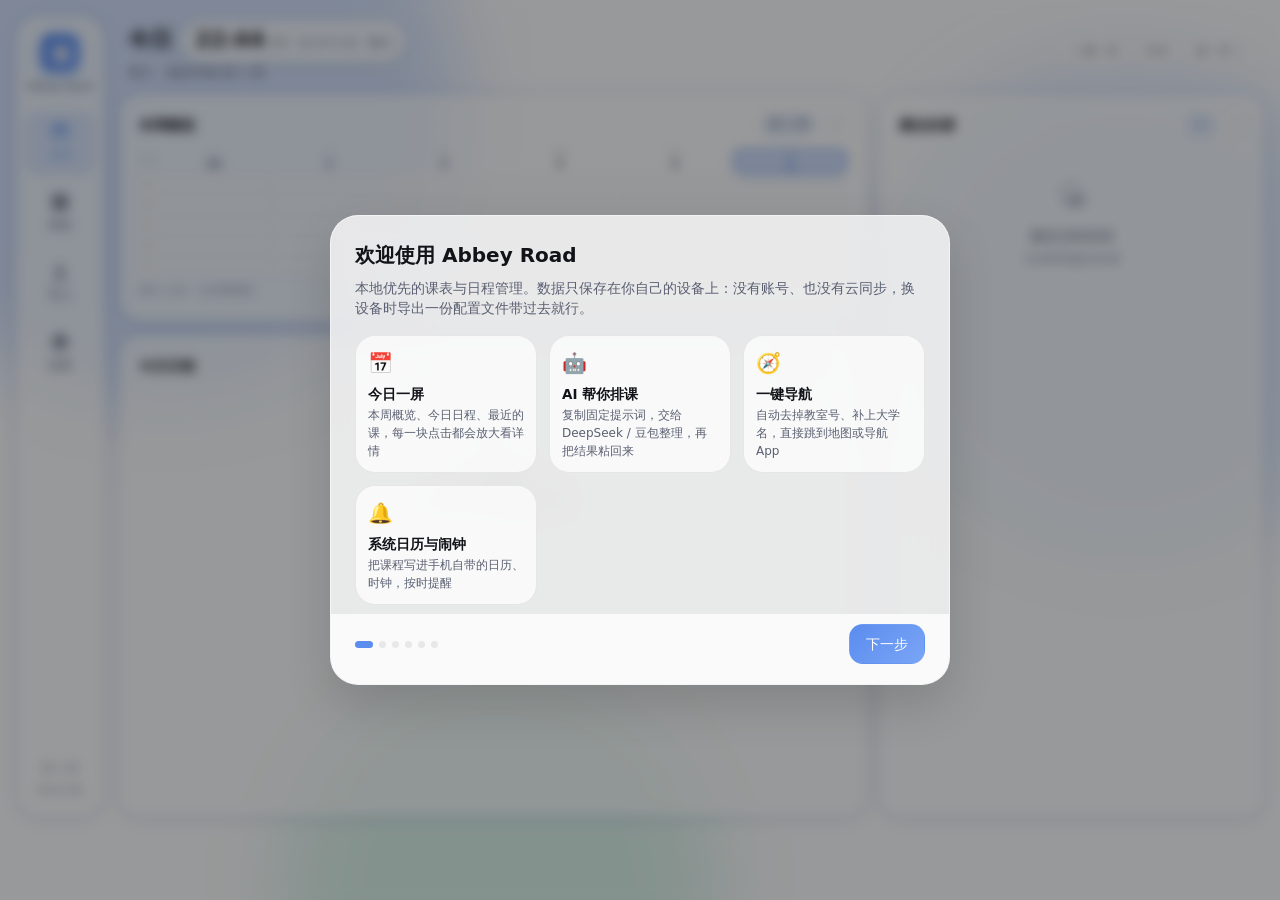
==== commit e9c0c80e: "v0.4.1b(53)：弹窗背景化开 + 调课弹窗 + 编辑页撤回 + 导入带个性化设置 弹窗 - 卡片恢复自带 backdrop-filter: blur(22px)。原来卡片是 none、只有遮罩" ====
--- a/abbey-road/app/index.html
+++ b/abbey-road/app/index.html
@@ -7,8 +7,8 @@
 <meta name="viewport" content="width=device-width,initial-scale=1,maximum-scale=1,user-scalable=no,viewport-fit=cover">
 <meta name="color-scheme" content="light dark">
 <title>Abbey Road · 课表与日程</title>
-<link rel="stylesheet" href="css/tokens.css?v=0.4.1a">
-<link rel="stylesheet" href="css/app.css?v=0.4.1a">
+<link rel="stylesheet" href="css/tokens.css?v=0.4.1b">
+<link rel="stylesheet" href="css/app.css?v=0.4.1b">
 </head>
 <body data-theme="light" data-platform="web" data-preset="dual-horizontal" data-focus="off">
 
@@ -380,17 +380,17 @@
 
 <div class="toast-host" id="toastHost"></div>
 
-<script src="js/core.js?v=0.4.1a"></script>
-<script src="js/mdparse.js?v=0.4.1a"></script>
-  <script src="js/bridge.js?v=0.4.1a"></script>
+<script src="js/core.js?v=0.4.1b"></script>
+<script src="js/mdparse.js?v=0.4.1b"></script>
+  <script src="js/bridge.js?v=0.4.1b"></script>
   <!-- 过渡动画注册表：ui.js 里的所有动效都从这里取参数（开发者模式可换样式） -->
-  <script src="js/motion.js?v=0.4.1a"></script>
+  <script src="js/motion.js?v=0.4.1b"></script>
   <!-- 课程配色：按文理/公共/体育/水课分色系（设置里可一键应用） -->
-  <script src="js/palette.js?v=0.4.1a"></script>
-  <script src="js/ui.js?v=0.4.1a"></script>
-<script src="js/widgetdata.js?v=0.4.1a"></script>
-<script src="js/configio.js?v=0.4.1a"></script>
-<script src="js/panels.js?v=0.4.1a"></script>
-<script src="js/boot.js?v=0.4.1a"></script>
+  <script src="js/palette.js?v=0.4.1b"></script>
+  <script src="js/ui.js?v=0.4.1b"></script>
+<script src="js/widgetdata.js?v=0.4.1b"></script>
+<script src="js/configio.js?v=0.4.1b"></script>
+<script src="js/panels.js?v=0.4.1b"></script>
+<script src="js/boot.js?v=0.4.1b"></script>
 </body>
 </html>
--- a/abbey-road/app/css/app.css
+++ b/abbey-road/app/css/app.css
@@ -2386,6 +2386,60 @@
 .qa-pane[hidden] { display: none; }
 .qa-mode { margin-bottom: 12px; }
 
+/* ── 调课弹窗（v0.4.1a）：紧凑周表选目标日 ───────────────────
+   一次只画 4 周，行高收紧到 30px；只画有课的格子，空档留白表示"可以放"。
+   独立命名 cm-shift-*，与周表的 .wt-* 完全隔离，互不影响。 */
+.cm-shift { --cm-row: 30px; }
+.cm-shift-src {
+  margin-bottom: 10px; padding: 8px 10px; border-radius: 10px;
+  background: var(--bg-subtle); font-size: 12.5px; color: var(--text-secondary);
+}
+.cm-shift-src b { color: var(--text-primary); }
+.cm-shift-nav {
+  display: flex; align-items: center; gap: 8px; flex-wrap: wrap; margin-bottom: 10px;
+}
+.cm-shift-week { font-size: 12.5px; color: var(--text-secondary); font-variant-numeric: tabular-nums; }
+.cm-shift-grid {
+  max-height: 46vh; overflow: auto; border-radius: 12px;
+  background: var(--bg-subtle); padding: 8px;
+  overscroll-behavior: contain;
+}
+.cm-shift-wk {
+  font-size: 11.5px; font-weight: 620; color: var(--text-tertiary);
+  margin: 8px 0 4px; padding-left: 2px;
+}
+.cm-shift-wk:first-child { margin-top: 0; }
+.cm-shift-row { display: grid; grid-template-columns: 54px repeat(7, minmax(0, 1fr)); gap: 3px; margin-bottom: 3px; }
+.cm-shift-cell {
+  min-width: 0; height: var(--cm-row); border-radius: 6px;
+  display: flex; flex-direction: column; align-items: center; justify-content: center;
+  overflow: hidden; font-size: 9.5px; line-height: 1.1;
+}
+.cm-shift-head .cm-shift-cell { height: 30px; background: transparent; }
+.cm-shift-corner { background: transparent; }
+.cm-shift-day { color: var(--text-secondary); gap: 0; }
+.cm-shift-day .w { font-size: 10px; }
+.cm-shift-day .n { font-size: 12px; font-weight: 620; color: var(--text-primary); font-variant-numeric: tabular-nums; }
+.cm-shift-day.today .w, .cm-shift-day.today .n { color: var(--accent); }
+.cm-shift-time {
+  align-items: flex-start; justify-content: center; padding-left: 2px;
+  color: var(--text-secondary); background: transparent;
+}
+.cm-shift-time .p { font-size: 9.5px; }
+.cm-shift-time .t { font-size: 8.5px; color: var(--text-tertiary); font-variant-numeric: tabular-nums; }
+.cm-shift-slot { cursor: pointer; }
+.cm-shift-slot.free { background: rgba(127, 127, 127, .10); color: var(--text-tertiary); }
+.cm-shift-slot.other {
+  background: transparent; border: 1px dashed var(--glass-stroke);
+  color: var(--text-secondary);
+}
+.cm-shift-slot.mine { border: 1px solid rgba(0, 0, 0, .12); font-weight: 620; }
+.cm-shift-slot .n { padding: 0 2px; text-align: center; word-break: break-all; max-height: 100%; overflow: hidden; }
+.cm-shift-slot.picked {
+  outline: 2px solid var(--accent); outline-offset: -1px;
+}
+.cm-shift-slot:active { transform: scale(.97); }
+
 /* 长按等待中的空档：给一点视觉预告 */
 .wt-empty.lp-wait {
   background: var(--accent-soft);
@@ -3068,11 +3122,13 @@
   overflow: hidden;            /* 卡片自己不再滚动 */
   padding: 0;                  /* 内边距下放到三段 */
   /**
-   * 只有两条绝对定位的覆盖层（标题带 / 按钮条）带模糊。
-   * 卡片本身与内容层都不加 backdrop-filter：
-   *   · 卡片一旦有，Chromium 会把它当"背景根"，覆盖层的模糊就采不到内容（变成看穿原文的"鬼影"）；
-   *   · 内容层更不该有（那会让顶/底部的行始终处于模糊区）。
-   * 卡片保持半透明即可，页面背后的模糊由遮罩层（.modal-scrim）负责。
+   * 模糊分层（v0.4.1a 起）：
+   *   · 卡片自己带 backdrop-filter（见下方）—— 它负责"把身后的页面糊开"，
+   *     但因此会成为自己的"背景根"，两条带子的模糊只能采卡片内部内容；
+   *   · 两条带子（.modal-head / .modal-actions）仍然各自带模糊，负责
+   *     内容从下面滚过时被糊掉。
+   *   （历史注记：早前试过"只有两条带子带模糊、卡片不带"，原因是卡片当背景根
+   *     会让带子采不到页面内容；代价是背景几乎看不出被糊过，故改回卡片带模糊。）
    */
   /* 定稿（可在「设置 → 开发者模式」调）：内容层 90% 不透明
      ⚠ 绝对不能用 light-dark()：旧版 Android WebView 不认识这个函数时**不是回退，
@@ -3080,8 +3136,15 @@
      表现为「弹窗变透明」（v0.4.1 的真实事故，已实测确认）。
      统一写法：浅色值写在这里，深色由 body[data-theme="dark"] 覆盖。 */
   background: rgba(255, 255, 255, var(--modal-card-a, .9));
-  -webkit-backdrop-filter: none;
-  backdrop-filter: none;
+  /**
+   * v0.4.1a：卡片**自己**把身后的页面糊开 —— 这才是"奶油般化开"的来源。
+   * 原来这里是 backdrop-filter: none，只靠遮罩那 4px，背景几乎看不出被糊过。
+   * 注意：卡片一旦有 backdrop-filter 就会成为自己的"背景根"，
+   * 两条带子（.modal-head / .modal-actions）的模糊会改为采卡片内部内容，
+   * 观感变化已实测确认可接受。页面其它任何模糊都不动。
+   */
+  -webkit-backdrop-filter: blur(22px) saturate(1.4);
+  backdrop-filter: blur(22px) saturate(1.4);
 }
 /* 0.4.2：桌面卡片「功能显示预设」选择器 */
 .wg-preset { margin: -4px 0 var(--sp-3); }
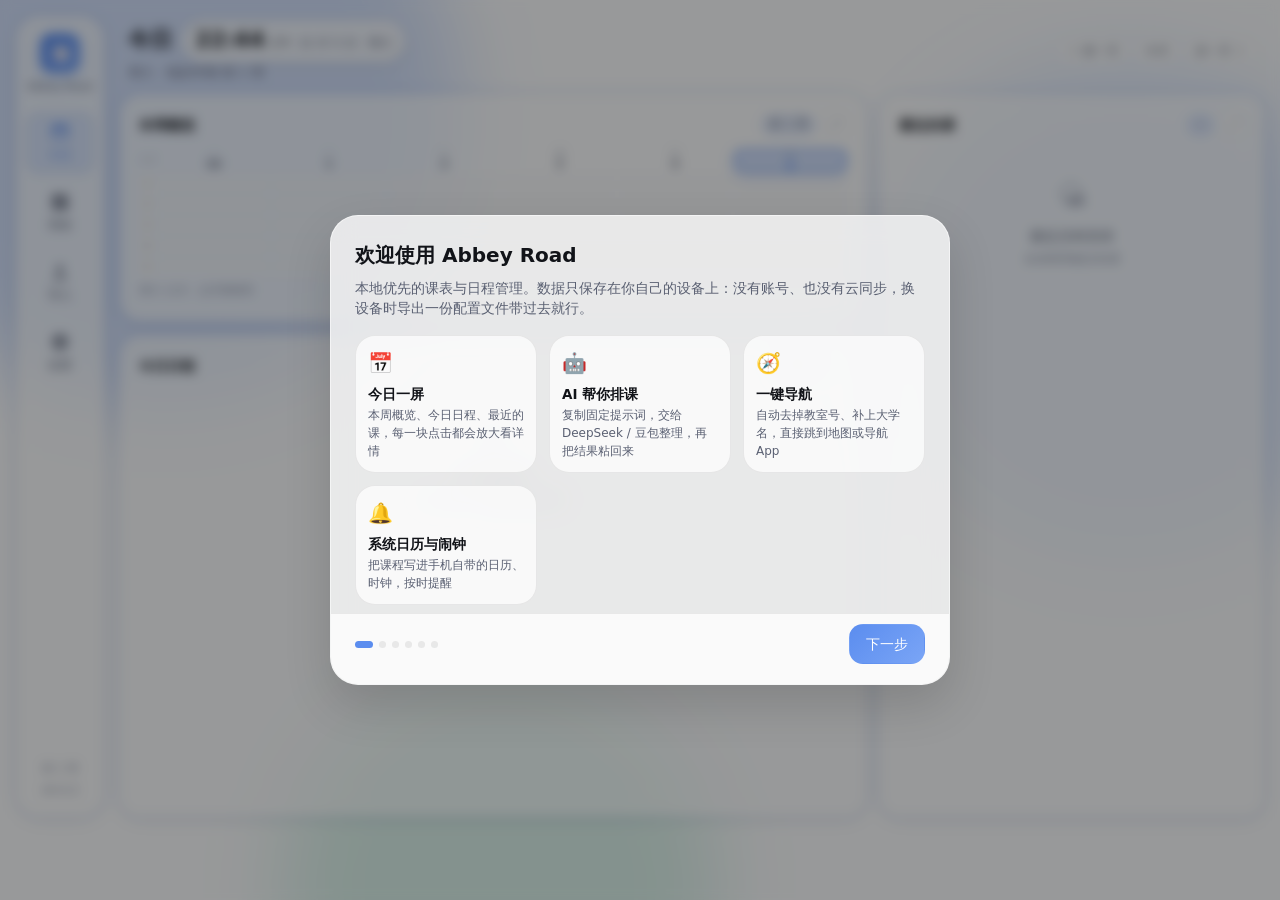
==== commit 00cb5ade: "v0.4.2(56)：展开即展开最近记录 + 编辑页可看最近记录 - 任务模块点开展开后，「最近记录」默认一起展开（收起时才折叠，两条展开路径都处理） - 任务编辑页也显示最近记录，可逐笔撤销 - 设" ====
--- a/abbey-road/app/index.html
+++ b/abbey-road/app/index.html
@@ -7,8 +7,8 @@
 <meta name="viewport" content="width=device-width,initial-scale=1,maximum-scale=1,user-scalable=no,viewport-fit=cover">
 <meta name="color-scheme" content="light dark">
 <title>Abbey Road · 课表与日程</title>
-<link rel="stylesheet" href="css/tokens.css?v=0.4.1b">
-<link rel="stylesheet" href="css/app.css?v=0.4.1b">
+<link rel="stylesheet" href="css/tokens.css?v=0.4.2">
+<link rel="stylesheet" href="css/app.css?v=0.4.2">
 </head>
 <body data-theme="light" data-platform="web" data-preset="dual-horizontal" data-focus="off">
 
@@ -380,17 +380,17 @@
 
 <div class="toast-host" id="toastHost"></div>
 
-<script src="js/core.js?v=0.4.1b"></script>
-<script src="js/mdparse.js?v=0.4.1b"></script>
-  <script src="js/bridge.js?v=0.4.1b"></script>
+<script src="js/core.js?v=0.4.2"></script>
+<script src="js/mdparse.js?v=0.4.2"></script>
+  <script src="js/bridge.js?v=0.4.2"></script>
   <!-- 过渡动画注册表：ui.js 里的所有动效都从这里取参数（开发者模式可换样式） -->
-  <script src="js/motion.js?v=0.4.1b"></script>
+  <script src="js/motion.js?v=0.4.2"></script>
   <!-- 课程配色：按文理/公共/体育/水课分色系（设置里可一键应用） -->
-  <script src="js/palette.js?v=0.4.1b"></script>
-  <script src="js/ui.js?v=0.4.1b"></script>
-<script src="js/widgetdata.js?v=0.4.1b"></script>
-<script src="js/configio.js?v=0.4.1b"></script>
-<script src="js/panels.js?v=0.4.1b"></script>
-<script src="js/boot.js?v=0.4.1b"></script>
+  <script src="js/palette.js?v=0.4.2"></script>
+  <script src="js/ui.js?v=0.4.2"></script>
+<script src="js/widgetdata.js?v=0.4.2"></script>
+<script src="js/configio.js?v=0.4.2"></script>
+<script src="js/panels.js?v=0.4.2"></script>
+<script src="js/boot.js?v=0.4.2"></script>
 </body>
 </html>
--- a/abbey-road/app/css/app.css
+++ b/abbey-road/app/css/app.css
@@ -393,7 +393,7 @@
 .zone:focus-visible { outline-offset: -3px; }
 
 .input, textarea.input, select.input {
-  width: 100%; font: inherit; font-size: 13.5px; color: var(--text-primary);
+  width: 100%; font: inherit; font-size: calc(13.5px * var(--fs-scale)); color: var(--text-primary);
   background: var(--bg-subtle); border: 1px solid var(--glass-stroke);
   border-radius: var(--r-input); padding: 9px var(--sp-3); outline: none;
   transition: border-color var(--dur-quick) var(--ease-standard),
@@ -2635,7 +2635,10 @@
 /* ── 自定义模块页（实验性）────────────────────────────────── */
 .custom-modules { display: flex; flex-direction: column; padding-bottom: 20px; }
 .custom-modules .hw-card { margin-top: 10px; }
-.custom-modules .hw-card:first-child { margin-top: 0; }
+.custom-modules .hw-card:first-child { margin-top: 0; }
+/* 任务大卡与其它模块卡同一套间距：靠 margin-top，第一张归零 */
+.custom-modules .tk-mine-card { margin-top: 10px; margin-bottom: 0; }
+.custom-modules .tk-mine-card:first-child { margin-top: 0; }
 .cm-stats { display: grid; grid-template-columns: repeat(4, 1fr); gap: 8px; padding: 4px 2px 8px; }
 .cm-stat {
   background: var(--bg-subtle); border-radius: 10px; padding: 8px 6px; text-align: center;
@@ -3266,3 +3269,455 @@
 /* v0.4.1（按用户选择 A）：模糊只由两条带自己负责 —— 它们是磨砂玻璃，
    内容从下面滚过时被糊掉。内容区里**不放任何模糊层**（那会让顶/底的行始终处于模糊区）。
    带子的高度 + 一点余量由 openModal 量出来写进 --m-pad-top / --m-pad-bottom。 */
+
+
+/* ══════════ 任务（统一模型）══════════
+   今日日程一张「任务」卡：设了计划的显示今天进度，没设的显示累计进度（旧长期任务的样子）。
+   所有条目都能划 + 长按编辑。图标与其它卡统一：纯 --accent 描边的镂空清单。 */
+
+/* 任务图标：不用实心色块徽章，改成与 ◔ ▤ ▦ 同一套的镂空描边 + 三笔清单线 */
+.tk-ico,
+.tk-t2ico {
+  width: 20px; height: 20px; border-radius: 5px; flex: 0 0 auto;
+  border: 1.4px solid var(--accent);
+  display: flex; flex-direction: column; align-items: center; justify-content: center;
+  gap: 2px; background: transparent;
+}
+.tk-ico i, .tk-t2ico i { display: block; height: 1.5px; border-radius: 1px; background: var(--accent); }
+.tk-ico i:nth-child(1), .tk-t2ico i:nth-child(1) { width: 9px; }
+.tk-ico i:nth-child(2), .tk-t2ico i:nth-child(2) { width: 6px; }
+.tk-ico i:nth-child(3), .tk-t2ico i:nth-child(3) { width: 8px; }
+.tk-t2ico { width: 18px; height: 18px; border-radius: 4px; }
+
+/* 卡本体 */
+.tk-card {
+    border: 1px solid var(--glass-stroke);  margin-top: 10px; border-radius: 14px; background: var(--glass-surface);
+  box-shadow: var(--shadow-card); overflow: hidden;
+}
+.tk-sum {
+  display: flex; align-items: center; gap: 8px; width: 100%; padding: 11px 14px;
+  border: 0; background: transparent; font: inherit; color: inherit; text-align: left; cursor: pointer;
+}
+.tk-t { font-weight: 650; font-size: calc(13.5px * var(--fs-scale)); color: var(--text-primary); }
+.tk-n { margin-left: auto; font-size: 11.5px; color: var(--text-tertiary); }
+.tk-chev { color: var(--text-tertiary); font-size: 11px; transition: transform .2s var(--ease-standard); }
+.tk-sum.open .tk-chev, .tk-donehead.open .tk-chev, .tk-t2rech.open .tk-chev { transform: rotate(90deg); }
+.tk-body { padding: 0 8px 8px; }
+.tk-empty { padding: 16px 12px; text-align: center; color: var(--text-secondary); font-size: 12.5px; }
+
+/* 任务行 */
+.tk-row {
+  position: relative; display: flex; align-items: center; gap: 8px;
+  padding: 9px 10px 9px 12px; border-radius: 11px; background: var(--bg-subtle);
+  margin: 4px 0; will-change: transform; touch-action: pan-y;
+}
+.tk-row.swiping, .tk-row.swipe-ok { background: var(--accent-soft); }
+  .tk-row.swiping { transition: none; will-change: transform; }
+  .tk-row.swiping .tk-hint { opacity: .85; }
+  .tk-row.swipe-ok .tk-hint { opacity: 1; font-weight: 600; }
+.tk-bar { width: 3px; align-self: stretch; border-radius: 2px; flex: 0 0 auto; }
+.tk-main { min-width: 0; flex: 1 1 auto; }
+.tk-l1 { display: flex; align-items: center; gap: 6px; min-width: 0; }
+.tk-text {
+  font-weight: 600; font-size: 13.5px; color: var(--text-primary);
+  overflow: hidden; text-overflow: ellipsis; white-space: nowrap;
+}
+.tk-marks { display: flex; align-items: center; gap: 3px; flex: 0 0 auto; }
+.tk-dot { width: 6px; height: 6px; border-radius: 50%; background: var(--accent); display: inline-block; }
+.tk-num { font-size: 11px; color: var(--accent); font-weight: 650; }
+.tk-l2 { display: flex; gap: 8px; flex-wrap: wrap; margin-top: 2px; font-size: 11px; color: var(--text-secondary);  padding-right: 34px; }
+.tk-plan { color: var(--text-tertiary); }
+.tk-goal { color: var(--accent); font-weight: 600; }
+.tk-ltrack { display: block; height: 5px; border-radius: 3px; background: var(--divider); overflow: hidden; margin: 6px 0 4px; }
+.tk-lfill { display: block; height: 100%; border-radius: 3px; transition: width .35s var(--ease-emphasized); }
+.tk-hint {
+    position: absolute; right: 10px; top: 50%; transform: translateY(-50%);
+    font-size: 10.5px; color: var(--accent); opacity: 0; transition: opacity 140ms;
+  }
+
+/* 折叠态迷你格：最近 7 天（一 二 三…▣▣▢ 那排的感觉） */
+.tk-mini { display: inline-flex; gap: 3px; margin-left: auto; align-items: center; flex: 0 0 auto; }
+.tk-mini-cell { width: 8px; height: 8px; border-radius: 2px; background: var(--divider); display: block; }
+.tk-mini-cell.part { background: var(--accent-soft); }
+.tk-mini-cell.full { background: var(--accent); }
+
+/* 已完成 */
+.tk-donewrap { margin-top: 6px; border-top: 1px dashed var(--divider); padding-top: 4px; }
+.tk-donehead {
+  display: flex; align-items: center; gap: 8px; width: 100%; padding: 6px;
+  border: 0; background: transparent; font: inherit; font-size: 12.5px;
+  color: var(--text-secondary); text-align: left; cursor: pointer;
+}
+.tk-donehead .tk-chev { margin-left: auto; }
+.tk-done {
+  display: flex; align-items: center; gap: 8px; padding: 7px 9px;
+  border-radius: 10px; background: var(--bg-subtle); margin: 3px 0;
+}
+.tk-done .tk-dtext {
+  flex: 1 1 auto; min-width: 0; font-size: 12.5px; color: var(--text-secondary);
+  text-decoration: line-through; opacity: .75; overflow: hidden; text-overflow: ellipsis; white-space: nowrap;
+}
+.tk-done .tk-dmeta { font-size: 10.5px; color: var(--text-tertiary); flex: 0 0 auto; }
+.tk-dacts { display: flex; gap: 5px; flex: 0 0 auto; }
+.tk-dbtn {
+  font: inherit; font-size: 11px; padding: 3px 8px; border-radius: 7px;
+  border: 1px solid var(--glass-stroke); background: var(--glass-card); color: var(--text-secondary); cursor: pointer;
+}
+.tk-dbtn.p { background: var(--accent); border-color: var(--accent); color: var(--accent-contrast); font-weight: 600; }
+
+/* 卡底：数据分析 + 新建任务 */
+.tk-foot { display: flex; gap: 8px; margin-top: 10px; padding-top: 9px; border-top: 1px dashed var(--divider); }
+.tk-fbtn {
+  flex: 1 1 auto; font: inherit; font-size: 12.5px; padding: 9px 12px; border-radius: 11px;
+  border: 1px solid var(--glass-stroke); background: var(--glass-surface); color: var(--text-secondary);
+  cursor: pointer; transition: background 180ms var(--ease-standard), color 180ms var(--ease-standard);
+}
+.tk-fbtn:hover { background: var(--accent-soft); color: var(--accent); }
+.tk-fbtn-p { border-color: var(--accent); color: var(--accent); font-weight: 600; }
+.tk-fbtn-p:hover { background: var(--accent); color: var(--accent-contrast); }
+
+/* 「我的」汇总卡 */
+.tk-sumcard {
+    border: 1px solid var(--glass-stroke);  border-radius: 14px; background: var(--glass-surface); box-shadow: var(--shadow-card);
+  padding: 13px 15px; margin-bottom: 9px;
+}
+.tk-sumhead { display: flex; align-items: center; gap: 8px; margin-bottom: 4px; }
+.tk-sumhead .tk-t { font-weight: 650; font-size: 13.5px; }
+.tk-sumhead .tk-n { margin-left: auto; font-size: 11.5px; color: var(--text-tertiary); }
+.tk-sumline { display: flex; align-items: center; gap: 10px; margin: 7px 0; }
+.tk-sk { font-size: 12px; color: var(--text-secondary); width: 34px; flex: 0 0 auto; }
+.tk-strack { flex: 1 1 auto; height: 7px; border-radius: 5px; background: var(--bg-subtle); overflow: hidden; }
+.tk-strack i { display: block; height: 100%; border-radius: 5px; background: var(--accent); transition: width .35s var(--ease-emphasized); }
+.tk-sv { font-size: 11.5px; color: var(--text-secondary); flex: 0 0 auto; min-width: 76px; text-align: right; }
+.tk-sumtags { display: flex; gap: 6px; margin-top: 9px; flex-wrap: wrap; }
+.tk-tag { font-size: 10.5px; padding: 3px 9px; border-radius: 999px; background: var(--bg-subtle); color: var(--text-secondary); }
+.tk-tag-warn { background: rgba(229, 72, 77, .12); color: var(--danger); }
+
+/* 「我的」两行制明细卡 */
+.tk-tcard {
+    border: 1px solid var(--glass-stroke);  border-radius: 14px; background: var(--glass-surface); box-shadow: var(--shadow-card);
+  padding: 11px 13px; margin-bottom: 8px;
+}
+.tk-t2head { display: flex; align-items: flex-start; gap: 8px; cursor: pointer; }
+.tk-t2name {
+  font-weight: 650; font-size: 13.5px; line-height: 1.35; min-width: 0; color: var(--text-primary);
+  display: -webkit-box; -webkit-line-clamp: 2; -webkit-box-orient: vertical; overflow: hidden;
+}
+.tk-t2right { margin-left: auto; flex: 0 0 auto; display: flex; align-items: center; gap: 5px; padding-top: 1px; }
+  .tk-exp-btn {
+    display: inline-flex; align-items: center; gap: 3px;
+    font: inherit; font-size: 11px; font-weight: 600; padding: 5px 10px; border-radius: 999px;
+    border: 1px solid var(--glass-stroke); background: var(--glass-surface);
+    color: var(--text-secondary); cursor: pointer; flex: 0 0 auto;
+  }
+  .tk-exp-btn i { font-style: normal; display: block; transition: transform 240ms var(--ease-emphasized); }
+  .tk-exp-btn em { font-style: normal; }
+  .tk-exp-btn.open { border-color: var(--accent); color: var(--accent); background: var(--accent-soft); }
+  .tk-exp-btn.open i { transform: rotate(90deg); }
+  .tk-exp-btn:hover { border-color: var(--accent); color: var(--accent); }
+.tk-t2head.open .tk-t2chev { transform: rotate(90deg); }
+.tk-t2row { display: flex; align-items: center; gap: 8px; margin-top: 7px; }
+.tk-t2lab { flex: 0 0 auto; width: 42px; font-size: 10.5px; color: var(--text-tertiary); }
+.tk-t2dots { display: flex; align-items: center; gap: 3px; flex: 1 1 auto; }
+.tk-t2dot { width: 7px; height: 7px; border-radius: 50%; background: var(--accent); display: inline-block; }
+.tk-t2dot.off { background: var(--divider); }
+.tk-t2num { font-size: 11.5px; color: var(--accent); font-weight: 650; }
+.tk-t2none { font-size: 11px; color: var(--text-tertiary); }
+.tk-t2track { flex: 1 1 auto; height: 6px; border-radius: 4px; background: var(--bg-subtle); overflow: hidden; }
+.tk-t2fill { display: block; height: 100%; border-radius: 4px; transition: width .35s var(--ease-emphasized); }
+.tk-t2val { flex: 0 0 auto; font-size: 11.5px; color: var(--text-secondary); text-align: right; min-width: 82px; }
+.tk-t2val b { color: var(--text-primary); }
+  /* 展开动画：先给起始姿态，再浮入（CSS 兜底，老 WebView 也生效） */
+  .tk-t2body.tk-expand { animation: tkExpandIn 320ms var(--ease-emphasized) both; }
+  .tk-t2body.tk-expand > * { animation: tkFadeUp 340ms var(--ease-emphasized) 40ms both; }
+  @keyframes tkExpandIn { from { clip-path: inset(0 0 100% 0); } to { clip-path: inset(0 0 0 0); } }
+  @keyframes tkFadeUp { from { opacity: 0; transform: translateY(6px); } to { opacity: 1; transform: none; } }
+  @media (prefers-reduced-motion: reduce) {
+    .tk-t2body.tk-expand, .tk-t2body.tk-expand > * { animation: none !important; }
+    .tk-exp-btn i { transition: none; }
+  }
+  body[data-perf] .tk-t2body.tk-expand, body[data-perf] .tk-t2body.tk-expand > * { animation: none !important; }
+.tk-t2body { margin-top: 11px; border-top: 1px solid var(--divider); padding-top: 10px; }
+
+/* 贡献图：配色跟随主题色（不用 color-mix —— 老 WebView 不认） */
+.tk-gh { display: flex; gap: 4px; }
+.tk-gh-days { display: flex; flex-direction: column; gap: 3px; padding-top: 15px; flex: 0 0 auto; }
+.tk-gh-days i { height: 13px; line-height: 13px; font-style: normal; font-size: 9px; color: var(--text-tertiary); }
+.tk-gh-main { min-width: 0; flex: 1 1 auto; }
+.tk-gh-months { display: flex; gap: 3px; margin-bottom: 3px; height: 12px; }
+.tk-gh-months span { font-size: 9px; color: var(--text-tertiary); flex: 0 0 auto; width: 13px; white-space: nowrap; }
+.tk-gh-grid { display: flex; gap: 3px; }
+.tk-gh-col { display: flex; flex-direction: column; gap: 3px; }
+.tk-gh-cell { width: 13px; height: 13px; border-radius: 3px; background: var(--divider); display: block; }
+.tk-gh-cell.l1 { background: rgba(91, 141, 239, .30); }
+.tk-gh-cell.l2 { background: rgba(91, 141, 239, .50); }
+.tk-gh-cell.l3 { background: rgba(91, 141, 239, .70); }
+.tk-gh-cell.l4 { background: var(--accent); }
+.tk-gh-cell.none { background: var(--divider); opacity: .45; }
+body[data-theme="dark"] .tk-gh-cell { background: #2A3038; }
+body[data-theme="dark"] .tk-gh-cell.l1 { background: rgba(122, 165, 246, .32); }
+body[data-theme="dark"] .tk-gh-cell.l2 { background: rgba(122, 165, 246, .52); }
+body[data-theme="dark"] .tk-gh-cell.l3 { background: rgba(122, 165, 246, .72); }
+body[data-theme="dark"] .tk-gh-cell.l4 { background: var(--accent); }
+body[data-theme="dark"] .tk-gh-cell.none { background: #2A3038; opacity: .5; }
+body[data-perf] .tk-gh-cell { background: #dfe4ed !important; }
+body[data-perf] .tk-gh-cell.l1 { background: #b9cdf3 !important; }
+body[data-perf] .tk-gh-cell.l2 { background: #90aeee !important; }
+body[data-perf] .tk-gh-cell.l3 { background: #6d93e9 !important; }
+body[data-perf] .tk-gh-cell.l4 { background: var(--accent) !important; }
+.tk-gh-legend {
+  display: flex; align-items: center; gap: 4px; justify-content: flex-end;
+  margin-top: 8px; font-size: 9.5px; color: var(--text-tertiary);
+}
+.tk-gh-legend .tk-gh-cell { width: 11px; height: 11px; }
+
+/* 折叠的最近记录 */
+.tk-t2recs { margin-top: 11px; }
+.tk-t2rech {
+  display: flex; align-items: center; width: 100%; border: 0; background: transparent;
+  font: inherit; font-size: 11.5px; color: var(--text-secondary); padding: 5px 2px; cursor: pointer; text-align: left;
+}
+.tk-t2rech .tk-chev { margin-left: auto; font-size: 10px; }
+.tk-t2reclist { margin-top: 2px; }
+.tk-rec { display: flex; align-items: center; gap: 8px; padding: 5px 8px; border-radius: 9px; background: var(--bg-subtle); margin: 3px 0; }
+.tk-rec .tk-rn { font-size: 12px; font-weight: 600; color: var(--text-primary); flex: 1 1 auto; }
+.tk-rec .tk-rx {
+  font: inherit; font-size: 10.5px; padding: 3px 8px; border-radius: 7px;
+  border: 1px solid var(--glass-stroke); background: var(--glass-card); color: var(--text-secondary); cursor: pointer;
+}
+.tk-rec .tk-rx.undo { color: var(--danger); border-color: var(--danger); }
+.tk-rech-more { font-size: 10.5px; color: var(--text-tertiary); margin-top: 5px; }
+.tk-badge { font-size: 10px; padding: 1px 7px; border-radius: 999px; background: var(--accent-soft); color: var(--accent); }
+.tk-empty-card {
+    border: 1px solid var(--glass-stroke);  border-radius: 14px; background: var(--glass-surface); box-shadow: var(--shadow-card);
+  padding: 16px; text-align: center; color: var(--text-secondary); font-size: 12.5px;
+}
+
+/* 数据分析弹窗 */
+.tk-statrow {
+  display: flex; align-items: center; justify-content: space-between;
+  padding: 9px 0; border-bottom: 1px solid var(--divider); font-size: 13px; color: var(--text-secondary);
+}
+.tk-statrow b { color: var(--text-primary); font-size: 14px; }
+.tk-statline { display: flex; align-items: center; gap: 8px; padding: 7px 0; font-size: 12.5px; }
+.tk-statdot { width: 8px; height: 8px; border-radius: 50%; flex: 0 0 auto; }
+.tk-statname { min-width: 0; color: var(--text-primary); font-weight: 600; }
+.tk-statmeta { margin-left: auto; color: var(--text-tertiary); font-size: 11.5px; flex: 0 0 auto; }
+
+/* 作业条目：编辑按钮 + 计划 */
+.hw-acts { display: flex; align-items: center; gap: 5px; flex: 0 0 auto; }
+.hw-edit {
+  font: inherit; font-size: 11px; padding: 3px 8px; border-radius: 7px;
+  border: 1px solid var(--glass-stroke); background: var(--glass-card);
+  color: var(--text-secondary); cursor: pointer;
+}
+.hw-edit:hover { background: var(--accent-soft); color: var(--accent); border-color: var(--accent); }
+.hw-plan { font-size: 10.5px; color: var(--text-tertiary); flex: 0 0 auto; max-width: 40%; overflow: hidden; text-overflow: ellipsis; white-space: nowrap; }
+
+
+/* ══════════ 「我的 · 任务」一张大卡（v0.4.3）══════════
+   汇总区 + 所有条目 + 卡底按钮都在**同一张卡**里，条目之间用细分隔线，不再一条一张卡。 */
+
+.tk-mine-card {
+    border: 1px solid var(--glass-stroke);  border-radius: 14px; background: var(--glass-surface); box-shadow: var(--shadow-card);
+  padding: 0 0 12px; margin-top: 10px; margin-bottom: 9px; overflow: hidden;
+}
+.tk-mine-head { padding: 13px 15px 4px; }
+
+/* 一条任务 = 大卡里的一段 */
+.tk-line { padding: 11px 15px 4px; border-top: 1px solid var(--divider); }
+.tk-line:first-of-type { border-top: 0; }
+
+/* 条目头：图标 + 名称 + [编辑] + ▸ */
+.tk-t2head { display: flex; align-items: center; gap: 8px; cursor: pointer; }
+.tk-t2name {
+  font-weight: 650; font-size: 13.5px; line-height: 1.35; min-width: 0; color: var(--text-primary);
+  display: -webkit-box; -webkit-line-clamp: 2; -webkit-box-orient: vertical; overflow: hidden;
+}
+.tk-t2right { margin-left: auto; flex: 0 0 auto; display: flex; align-items: center; gap: 6px; }
+  .tk-edit-btn {
+    display: inline-flex; align-items: center; gap: 3px;
+    font: inherit; font-size: 11.5px; font-weight: 650; padding: 5px 11px; border-radius: 999px;
+    border: 1px solid var(--accent); background: var(--accent-soft); color: var(--accent);
+    cursor: pointer; flex: 0 0 auto;
+  }
+  .tk-edit-btn i { font-style: normal; font-size: 11px; }
+  .tk-edit-btn:hover { background: var(--accent); color: var(--accent-contrast); }
+  .tk-edit-btn:hover i { color: var(--accent-contrast); }
+.tk-edit-btn:hover { background: var(--accent-soft); color: var(--accent); border-color: var(--accent); }
+
+
+
+/* 今天 / 累计 两行 */
+.tk-t2row { display: flex; align-items: center; gap: 8px; margin-top: 7px; }
+.tk-t2lab { flex: 0 0 auto; width: 30px; font-size: 10.5px; color: var(--text-tertiary); }
+.tk-t2dots { display: flex; align-items: center; gap: 4px; flex: 1 1 auto; }
+.tk-t2dot { width: 8px; height: 8px; border-radius: 50%; background: var(--accent); display: inline-block; }
+.tk-t2dot.off { background: var(--divider); }
+.tk-t2num { font-size: 12px; color: var(--accent); font-weight: 650; }
+.tk-t2track { flex: 1 1 auto; height: 6px; border-radius: 4px; background: var(--bg-subtle); overflow: hidden; }
+.tk-t2fill { display: block; height: 100%; border-radius: 4px; transition: width .35s var(--ease-emphasized); }
+.tk-t2val { flex: 0 0 auto; font-size: 11.5px; color: var(--text-secondary); text-align: right; min-width: 78px; }
+.tk-t2val b { color: var(--text-primary); }
+
+/* 迷你格：0.4.2 那种大格（撑满宽度、高 32px、写星期字 + 次数） */
+.tk-cells { display: flex; gap: 4px; margin-top: 9px; }
+.tk-cell {
+  flex: 1 1 0; min-width: 0; height: 32px; border-radius: 8px; background: var(--bg-subtle);
+  display: flex; flex-direction: column; align-items: center; justify-content: center;
+  font-size: 9.5px; color: var(--text-tertiary); font-style: normal; line-height: 1.1;
+}
+.tk-cell b { font-size: 9.5px; font-weight: 650; }
+.tk-cell.off { opacity: .4; }
+.tk-cell.part { background: var(--accent-soft); color: var(--accent); }
+.tk-cell.part b { color: var(--accent); }
+.tk-cell.full { background: var(--accent); color: var(--accent-contrast); }
+.tk-cell.full b { color: var(--accent-contrast); }
+
+/* 展开区：卡内 + 左侧竖线缩进，明确"属于上一条" */
+.tk-t2body {
+  margin: 11px 0 4px; padding: 10px 0 2px 11px;
+  border-left: 2px solid var(--divider); border-top: 1px solid var(--divider);
+}
+.tk-t2recs { margin-top: 11px; }
+.tk-t2rech {
+  display: flex; align-items: center; width: 100%; border: 0; background: transparent;
+  font: inherit; font-size: 11.5px; color: var(--text-secondary); padding: 5px 2px; cursor: pointer; text-align: left;
+}
+.tk-t2rech .tk-chev { margin-left: auto; font-size: 10px; }
+.tk-t2reclist { margin-top: 2px; }
+
+/* 贡献图 */
+.tk-gh { display: flex; gap: 4px; }
+.tk-gh-days { display: flex; flex-direction: column; gap: 3px; padding-top: 15px; flex: 0 0 auto; }
+.tk-gh-days i { height: 13px; line-height: 13px; font-style: normal; font-size: 9px; color: var(--text-tertiary); }
+.tk-gh-main { min-width: 0; flex: 1 1 auto; }
+.tk-gh-months { display: flex; gap: 3px; margin-bottom: 3px; height: 12px; }
+.tk-gh-months span { font-size: 9px; color: var(--text-tertiary); flex: 0 0 auto; width: 13px; white-space: nowrap; }
+.tk-gh-grid { display: flex; gap: 3px; }
+.tk-gh-col { display: flex; flex-direction: column; gap: 3px; }
+.tk-gh-cell { width: 13px; height: 13px; border-radius: 3px; background: var(--divider); display: block; }
+.tk-gh-cell.l1 { background: rgba(91, 141, 239, .30); }
+.tk-gh-cell.l2 { background: rgba(91, 141, 239, .50); }
+.tk-gh-cell.l3 { background: rgba(91, 141, 239, .70); }
+.tk-gh-cell.l4 { background: var(--accent); }
+.tk-gh-cell.none { background: var(--divider); opacity: .45; }
+body[data-theme="dark"] .tk-gh-cell { background: #2A3038; }
+body[data-theme="dark"] .tk-gh-cell.l1 { background: rgba(122, 165, 246, .32); }
+body[data-theme="dark"] .tk-gh-cell.l2 { background: rgba(122, 165, 246, .52); }
+body[data-theme="dark"] .tk-gh-cell.l3 { background: rgba(122, 165, 246, .72); }
+body[data-theme="dark"] .tk-gh-cell.l4 { background: var(--accent); }
+body[data-theme="dark"] .tk-gh-cell.none { background: #2A3038; opacity: .5; }
+body[data-perf] .tk-gh-cell { background: #dfe4ed !important; }
+body[data-perf] .tk-gh-cell.l1 { background: #b9cdf3 !important; }
+body[data-perf] .tk-gh-cell.l2 { background: #90aeee !important; }
+body[data-perf] .tk-gh-cell.l3 { background: #6d93e9 !important; }
+body[data-perf] .tk-gh-cell.l4 { background: var(--accent) !important; }
+.tk-gh-legend {
+  display: flex; align-items: center; gap: 4px; justify-content: flex-end;
+  margin-top: 8px; font-size: 9.5px; color: var(--text-tertiary);
+}
+.tk-gh-legend .tk-gh-cell { width: 11px; height: 11px; }
+
+/* 空态与卡底 */
+.tk-empty-card { padding: 16px 15px; text-align: center; color: var(--text-secondary); font-size: 12.5px; }
+.tk-foot {
+  display: flex; gap: 8px; margin: 10px 15px 0; padding-top: 10px; border-top: 1px solid var(--divider);
+}
+
+
+/* ══════════ 任务数据分析（四页）══════════ */
+.tk-stats { padding-bottom: 4px; }
+.tk-tabs-seg { margin-bottom: 12px; }
+.tk-tabs-seg .segmented { margin-bottom: 0; }
+.tk-statpage { min-height: 120px; }
+
+/* KPI 格 */
+.tk-kpis { display: grid; grid-template-columns: 1fr 1fr; gap: 9px; }
+.tk-kpi {
+  border: 1px solid var(--glass-stroke); border-radius: 12px; padding: 10px 11px;
+  background: var(--glass-surface); min-width: 0;
+}
+.tk-kl { font-size: 11px; color: var(--text-tertiary); }
+.tk-kv {
+  font-size: 21px; font-weight: 700; line-height: 1.2; margin-top: 2px;
+  color: var(--text-primary); font-variant-numeric: tabular-nums;
+}
+.tk-kv i { font-size: 12px; font-weight: 500; font-style: normal; color: var(--text-tertiary); }
+.tk-kbar { height: 5px; border-radius: 4px; background: rgba(128, 138, 156, .22); margin-top: 8px; overflow: hidden; }
+.tk-kbar i { display: block; height: 100%; border-radius: 4px; background: var(--accent); }
+.tk-kd { font-size: 11px; margin-top: 5px; }
+.tk-kd.up { color: var(--accent); }
+.tk-kd.down { color: var(--danger); }
+
+.tk-shead { font-size: 11.5px; color: var(--text-tertiary); margin: 16px 0 8px; }
+
+/* 柱状图 */
+.tk-chart { border: 1px solid var(--glass-stroke); border-radius: 12px; padding: 12px 12px 8px; background: var(--glass-surface); }
+.tk-cbars { display: flex; align-items: flex-end; gap: 3px; height: 100px; }
+.tk-cbar {
+  flex: 1 1 0; min-width: 0; border-radius: 3px 3px 0 0; background: var(--accent); opacity: .45;
+  transform-origin: bottom; transition: opacity 150ms var(--ease-standard);
+}
+.tk-cbar:hover { opacity: 1; }
+.tk-axis { display: flex; justify-content: space-between; font-size: 10px; color: var(--text-tertiary); margin-top: 6px; }
+.tk-spark { display: block; width: 100%; height: 110px; }
+
+/* 星期分布 */
+.tk-wdrow { display: flex; align-items: center; gap: 9px; margin: 6px 0; }
+.tk-wdn { width: 16px; font-size: 11px; color: var(--text-tertiary); flex: 0 0 auto; }
+.tk-wdt { flex: 1 1 auto; height: 12px; border-radius: 4px; background: rgba(128, 138, 156, .20); overflow: hidden; }
+.tk-wdt i { display: block; height: 100%; border-radius: 4px; background: var(--accent); opacity: .8; }
+.tk-wdc { width: 34px; text-align: right; font-size: 11.5px; color: var(--text-secondary); flex: 0 0 auto; font-variant-numeric: tabular-nums; }
+
+/* 各任务 */
+.tk-tstat { border: 1px solid var(--glass-stroke); border-radius: 12px; padding: 11px 12px; margin-bottom: 9px; background: var(--glass-surface); }
+.tk-tsh { display: flex; align-items: center; gap: 8px; }
+.tk-tsdot { width: 9px; height: 9px; border-radius: 50%; flex: 0 0 auto; }
+.tk-tsname { font-weight: 650; font-size: calc(13px * var(--fs-scale)); min-width: 0; color: var(--text-primary); overflow: hidden; text-overflow: ellipsis; white-space: nowrap; }
+.tk-tspc { margin-left: auto; font-size: 12px; font-weight: 650; color: var(--accent); flex: 0 0 auto; }
+.tk-tsmeta { font-size: 11.5px; color: var(--text-tertiary); margin-top: 4px; }
+.tk-sparkrow { display: flex; align-items: flex-end; gap: 2px; height: 26px; margin-top: 8px; }
+.tk-sparkrow i { flex: 1 1 0; min-width: 0; border-radius: 2px; background: var(--accent); opacity: .6; }
+.tk-goalbar { height: 6px; border-radius: 4px; background: rgba(128, 138, 156, .20); margin-top: 9px; overflow: hidden; }
+.tk-goalbar i { display: block; height: 100%; border-radius: 4px; background: var(--accent); }
+
+/* 洞察 */
+.tk-ins { display: flex; gap: 9px; padding: 10px 0; border-bottom: 1px solid var(--divider); }
+.tk-ins:last-of-type { border-bottom: 0; }
+.tk-ins .tk-ic {
+  flex: 0 0 auto; width: 22px; height: 22px; border-radius: 7px; background: var(--accent);
+  color: var(--accent-contrast); display: flex; align-items: center; justify-content: center;
+  font-size: 12px; font-weight: 700;
+}
+.tk-ins p { margin: 0; font-size: 12.5px; color: var(--text-secondary); }
+.tk-ins p b { color: var(--text-primary); }
+.tk-muted { font-size: 11.5px; color: var(--text-tertiary); margin: 10px 0 0; }
+
+/* 内容进场：柱子长出来、横条展开、折线画出来（尊重 prefers-reduced-motion） */
+.tk-statpage .tk-cbar { animation: tkGrow 460ms var(--ease-emphasized) both; }
+.tk-statpage .tk-wdt i, .tk-statpage .tk-kbar i, .tk-statpage .tk-goalbar i {
+  animation: tkWipe 520ms var(--ease-emphasized) both;
+}
+.tk-statpage .tk-spark polyline {
+  stroke-dasharray: 1400; stroke-dashoffset: 1400;
+  animation: tkDraw 700ms var(--ease-emphasized) 80ms both;
+}
+@keyframes tkGrow { from { transform: scaleY(.04); } to { transform: none; } }
+@keyframes tkWipe { from { clip-path: inset(0 100% 0 0); } to { clip-path: inset(0 0 0 0); } }
+@keyframes tkDraw { to { stroke-dashoffset: 0; } }
+@media (prefers-reduced-motion: reduce) {
+  .tk-statpage .tk-cbar, .tk-statpage .tk-wdt i, .tk-statpage .tk-kbar i,
+  .tk-statpage .tk-goalbar i, .tk-statpage .tk-spark polyline { animation: none !important; }
+}
+/* 性能模式：不播动画 */
+body[data-perf] .tk-statpage .tk-cbar,
+body[data-perf] .tk-statpage .tk-wdt i,
+body[data-perf] .tk-statpage .tk-kbar i,
+body[data-perf] .tk-statpage .tk-goalbar i,
+body[data-perf] .tk-statpage .tk-spark polyline { animation: none !important; }
+
+
+/* 任务编辑页里的「最近记录」 */
+.tk-edit-recs { margin-top: 14px; padding-top: 11px; border-top: 1px solid var(--divider); }
+.tk-edit-rech { font-size: 11.5px; color: var(--text-tertiary); margin-bottom: 6px; }
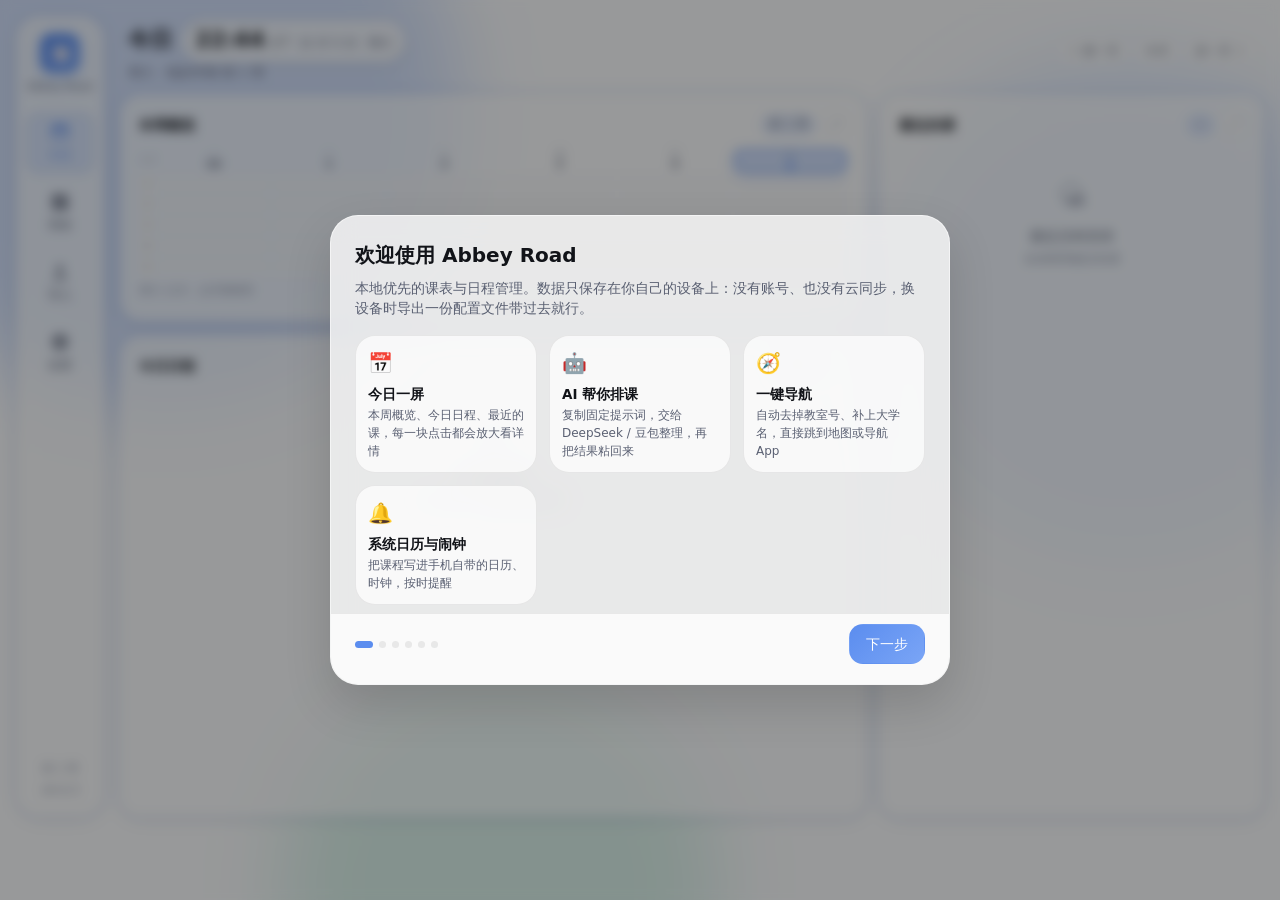
==== commit 15f3fffb: "v0.4.3(58)：文案、窄屏排版、日程月视图 - 「每隔 N 天」统一改为「每 N 天」（编辑器选项 + 计划文案） - 「已完成」区在直板机上被挤没名称：.tk-dtext 原来 min-wid" ====
--- a/abbey-road/app/index.html
+++ b/abbey-road/app/index.html
@@ -7,8 +7,8 @@
 <meta name="viewport" content="width=device-width,initial-scale=1,maximum-scale=1,user-scalable=no,viewport-fit=cover">
 <meta name="color-scheme" content="light dark">
 <title>Abbey Road · 课表与日程</title>
-<link rel="stylesheet" href="css/tokens.css?v=0.4.2">
-<link rel="stylesheet" href="css/app.css?v=0.4.2">
+<link rel="stylesheet" href="css/tokens.css?v=0.4.3">
+<link rel="stylesheet" href="css/app.css?v=0.4.3">
 </head>
 <body data-theme="light" data-platform="web" data-preset="dual-horizontal" data-focus="off">
 
@@ -380,17 +380,17 @@
 
 <div class="toast-host" id="toastHost"></div>
 
-<script src="js/core.js?v=0.4.2"></script>
-<script src="js/mdparse.js?v=0.4.2"></script>
-  <script src="js/bridge.js?v=0.4.2"></script>
+<script src="js/core.js?v=0.4.3"></script>
+<script src="js/mdparse.js?v=0.4.3"></script>
+  <script src="js/bridge.js?v=0.4.3"></script>
   <!-- 过渡动画注册表：ui.js 里的所有动效都从这里取参数（开发者模式可换样式） -->
-  <script src="js/motion.js?v=0.4.2"></script>
+  <script src="js/motion.js?v=0.4.3"></script>
   <!-- 课程配色：按文理/公共/体育/水课分色系（设置里可一键应用） -->
-  <script src="js/palette.js?v=0.4.2"></script>
-  <script src="js/ui.js?v=0.4.2"></script>
-<script src="js/widgetdata.js?v=0.4.2"></script>
-<script src="js/configio.js?v=0.4.2"></script>
-<script src="js/panels.js?v=0.4.2"></script>
-<script src="js/boot.js?v=0.4.2"></script>
+  <script src="js/palette.js?v=0.4.3"></script>
+  <script src="js/ui.js?v=0.4.3"></script>
+<script src="js/widgetdata.js?v=0.4.3"></script>
+<script src="js/configio.js?v=0.4.3"></script>
+<script src="js/panels.js?v=0.4.3"></script>
+<script src="js/boot.js?v=0.4.3"></script>
 </body>
 </html>
--- a/abbey-road/app/css/app.css
+++ b/abbey-road/app/css/app.css
@@ -3349,15 +3349,25 @@
   color: var(--text-secondary); text-align: left; cursor: pointer;
 }
 .tk-donehead .tk-chev { margin-left: auto; }
-.tk-done {
-  display: flex; align-items: center; gap: 8px; padding: 7px 9px;
-  border-radius: 10px; background: var(--bg-subtle); margin: 3px 0;
-}
-.tk-done .tk-dtext {
-  flex: 1 1 auto; min-width: 0; font-size: 12.5px; color: var(--text-secondary);
-  text-decoration: line-through; opacity: .75; overflow: hidden; text-overflow: ellipsis; white-space: nowrap;
-}
-.tk-done .tk-dmeta { font-size: 10.5px; color: var(--text-tertiary); flex: 0 0 auto; }
+  .tk-done {
+    display: flex; align-items: center; gap: 8px; padding: 7px 9px;
+    border-radius: 10px; background: var(--bg-subtle); margin: 3px 0;
+    /* 窄屏（直板机）放不下时，右侧「撤销/继续做」整体换到下一行；宽度够就不换 */
+    flex-wrap: wrap;
+  }
+  .tk-done .tk-bar { width: 3px; align-self: stretch; border-radius: 2px; flex: 0 0 auto; min-height: 18px; }
+  .tk-done .tk-dtail { display: flex; align-items: center; gap: 8px; margin-left: auto; flex: 0 0 auto; }
+  .tk-done .tk-dtext {
+    flex: 1 1 7em; min-width: 7em;
+    font-size: calc(12.5px * var(--fs-scale));
+    /* 名称要看得见：正文色 + 文字下方细删除线（不用整体降透明度） */
+    color: var(--text-primary); font-weight: 600;
+    text-decoration: line-through;
+    text-decoration-color: var(--text-tertiary); text-decoration-thickness: 1px;
+    display: -webkit-box; -webkit-line-clamp: 2; -webkit-box-orient: vertical; overflow: hidden;
+  }
+  .tk-done .tk-dmeta { font-size: 11px; color: var(--accent); font-weight: 600; flex: 0 0 auto; }
+
 .tk-dacts { display: flex; gap: 5px; flex: 0 0 auto; }
 .tk-dbtn {
   font: inherit; font-size: 11px; padding: 3px 8px; border-radius: 7px;
@@ -3624,6 +3634,9 @@
 .tk-foot {
   display: flex; gap: 8px; margin: 10px 15px 0; padding-top: 10px; border-top: 1px solid var(--divider);
 }
+  /* .hw-card 无底部内边距 + overflow:hidden，卡底按钮会贴住圆角边框 */
+  .hw-card > .tk-foot { margin-bottom: 13px; }
+
 
 
 /* ══════════ 任务数据分析（四页）══════════ */
@@ -3721,3 +3734,102 @@
 /* 任务编辑页里的「最近记录」 */
 .tk-edit-recs { margin-top: 14px; padding-top: 11px; border-top: 1px solid var(--divider); }
 .tk-edit-rech { font-size: 11.5px; color: var(--text-tertiary); margin-bottom: 6px; }
+
+
+/* ══════════ 学期进度卡片里的关键时间点（期中 / 期末 / DDL）══════════ */
+.cm-sem-kds { margin-top: 11px; padding-top: 10px; border-top: 1px solid var(--divider); }
+.cm-sem-kd {
+  display: flex; align-items: center; gap: 9px; width: 100%;
+  font: inherit; text-align: left; cursor: pointer;
+  padding: 7px 9px; border-radius: 9px; border: 0; background: var(--bg-subtle);
+  margin: 3px 0;
+}
+.cm-sem-kd:hover { background: var(--accent-soft); }
+.cm-sem-kdd { font-size: 11.5px; color: var(--text-tertiary); flex: 0 0 auto; font-variant-numeric: tabular-nums; }
+.cm-sem-kdn {
+  font-size: 12.5px; font-weight: 600; color: var(--text-primary); min-width: 0;
+  overflow: hidden; text-overflow: ellipsis; white-space: nowrap;
+}
+.cm-sem-kdw { margin-left: auto; font-size: 11px; color: var(--accent); font-weight: 600; flex: 0 0 auto; }
+.cm-sem-kdadd {
+  display: block; width: 100%; margin-top: 10px; font: inherit; font-size: 12px;
+  padding: 7px 10px; border-radius: 9px; border: 1px dashed var(--glass-stroke);
+  background: transparent; color: var(--text-tertiary); cursor: pointer;
+}
+.cm-sem-kdadd:hover { border-color: var(--accent); color: var(--accent); }
+
+
+/* ══════════ 日程总览：A 月历条点阵 + B 纵向时间轴 ══════════ */
+.agv-legend { display: flex; gap: 12px; flex-wrap: wrap; margin-top: 10px; }
+.agv-lg { display: flex; align-items: center; gap: 5px; font-size: 11.5px; color: var(--text-secondary); }
+.agv-lg i { width: 8px; height: 8px; border-radius: 2px; display: block; }
+.agv-pane.agv-in { animation: agvIn 300ms var(--ease-emphasized) both; }
+@keyframes agvIn { from { opacity: 0; transform: translateY(6px); } to { opacity: 1; transform: none; } }
+
+/* A 月历条 */
+
+/* B 纵向时间轴 */
+.agv-vtl { position: relative; padding-left: 76px; }
+.agv-vtl::before {
+  content: ""; position: absolute; left: 62px; top: 6px; bottom: 10px;
+  width: 2px; background: var(--divider);
+}
+.agv-vi { position: relative; padding-bottom: 15px; }
+.agv-vi .agv-vd { position: absolute; left: -76px; width: 56px; text-align: right; top: 0; }
+.agv-vi .agv-vd b { display: block; font-size: 11.5px; color: var(--text-secondary); font-variant-numeric: tabular-nums; }
+.agv-vi .agv-vd em { font-style: normal; font-size: 10px; color: var(--text-tertiary); }
+.agv-vi .agv-vdot {
+  position: absolute; left: -18px; top: 5px; width: 10px; height: 10px; border-radius: 50%;
+  box-shadow: 0 0 0 2px var(--glass-card);
+}
+.agv-vi .agv-vcard { font-size: 12.5px; font-weight: 600; color: var(--text-primary); }
+.agv-vi .agv-vsub { font-size: 11px; color: var(--text-tertiary); margin-top: 2px; }
+.agv-vi.now .agv-vd b { color: var(--accent); font-weight: 700; }
+.agv-vi.now .agv-vdot { box-shadow: 0 0 0 3px var(--accent-soft); }
+
+@media (prefers-reduced-motion: reduce) { .agv-pane.agv-in { animation: none !important; } }
+body[data-perf] .agv-pane.agv-in { animation: none !important; }
+
+
+/* ══════════ 任务详情弹窗 ══════════ */
+.tkd { padding-bottom: 2px; }
+.tkd.tk-expand { animation: tkExpandIn 300ms var(--ease-emphasized) both; }
+.tkd-line { font-size: 12px; color: var(--text-tertiary); margin-top: 9px; }
+.tkd-recs { margin-top: 4px; }
+/* 详情弹窗里的「最近 12 周」标题（复用统计页的 .tk-shead） */
+.tkd .tk-shead { margin: 15px 0 8px; }
+
+
+/* ══════════ 日程总览 · 月视图（一次一个月，‹ › 切换）══════════ */
+.agv-mhead { display: flex; align-items: center; gap: 9px; margin-bottom: 11px; }
+.agv-nav {
+  width: 32px; height: 32px; border-radius: 10px; flex: 0 0 auto;
+  border: 1px solid var(--glass-stroke); background: var(--glass-surface);
+  color: var(--text-secondary); font: inherit; font-size: 16px; line-height: 1;
+  cursor: pointer;
+}
+.agv-nav:hover { border-color: var(--accent); color: var(--accent); }
+.agv-mtitle { font-size: 13.5px; font-weight: 650; color: var(--text-primary); }
+.agv-mn { margin-left: auto; font-size: 11px; color: var(--text-tertiary); }
+.agv-wk { display: grid; grid-template-columns: repeat(7, 1fr); gap: 4px; margin-bottom: 5px; }
+.agv-wk i { font-style: normal; font-size: 10px; color: var(--text-tertiary); text-align: center; }
+.agv-grid { display: grid; grid-template-columns: repeat(7, 1fr); gap: 4px; }
+.agv-gd {
+  height: 34px; border-radius: 8px; background: var(--bg-subtle);
+  border: 0; padding: 0; margin: 0; font: inherit; cursor: pointer; color: inherit;
+  display: flex; flex-direction: column; align-items: center; justify-content: center; gap: 2px;
+}
+.agv-gd .agv-gdd { font-size: 10.5px; color: var(--text-tertiary); line-height: 1; font-variant-numeric: tabular-nums; }
+.agv-gd.ev { background: var(--accent-soft); }
+.agv-gd.ev .agv-gdd { color: var(--text-primary); font-weight: 600; }
+.agv-gd .agv-pks { display: flex; gap: 2px; height: 4px; align-items: center; }
+.agv-gd .agv-pks i { width: 4px; height: 4px; border-radius: 2px; display: block; }
+.agv-gd.today { box-shadow: inset 0 0 0 1.6px var(--accent); }
+.agv-gd.today .agv-gdd { color: var(--accent); font-weight: 700; }
+.agv-gd.sel { background: var(--accent-soft); box-shadow: inset 0 0 0 1.6px var(--accent); }
+.agv-gd.empty { background: transparent; pointer-events: none; }
+.agv-chip {
+  font: inherit; font-size: 11.5px; padding: 5px 11px; border-radius: 999px;
+  border: 1px solid var(--accent); background: var(--accent-soft); color: var(--accent);
+  cursor: pointer; margin-bottom: 10px; font-weight: 600;
+}
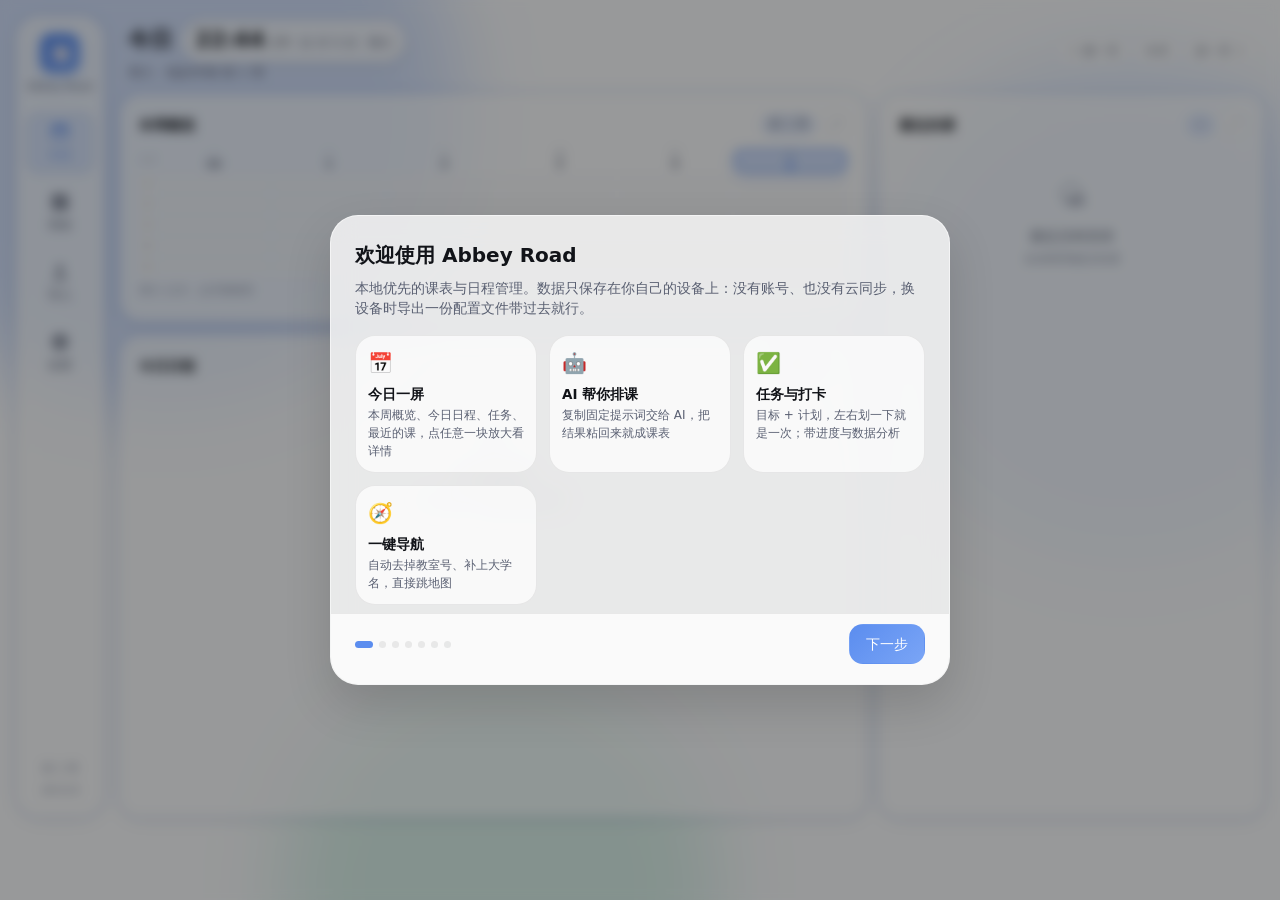
==== commit efb6e198: "v0.4.4(60)：手动添加 + 滑动一次算几次 + 速记与引导 - 「记几次」改名「手动添加」；小提示写明左右划都可以 +N；   新增「滑动一次算几次」（存任务的 swipeTimes，默认 1" ====
--- a/abbey-road/app/index.html
+++ b/abbey-road/app/index.html
@@ -7,8 +7,8 @@
 <meta name="viewport" content="width=device-width,initial-scale=1,maximum-scale=1,user-scalable=no,viewport-fit=cover">
 <meta name="color-scheme" content="light dark">
 <title>Abbey Road · 课表与日程</title>
-<link rel="stylesheet" href="css/tokens.css?v=0.4.3">
-<link rel="stylesheet" href="css/app.css?v=0.4.3">
+<link rel="stylesheet" href="css/tokens.css?v=0.4.4">
+<link rel="stylesheet" href="css/app.css?v=0.4.4">
 </head>
 <body data-theme="light" data-platform="web" data-preset="dual-horizontal" data-focus="off">
 
@@ -380,17 +380,17 @@
 
 <div class="toast-host" id="toastHost"></div>
 
-<script src="js/core.js?v=0.4.3"></script>
-<script src="js/mdparse.js?v=0.4.3"></script>
-  <script src="js/bridge.js?v=0.4.3"></script>
+<script src="js/core.js?v=0.4.4"></script>
+<script src="js/mdparse.js?v=0.4.4"></script>
+  <script src="js/bridge.js?v=0.4.4"></script>
   <!-- 过渡动画注册表：ui.js 里的所有动效都从这里取参数（开发者模式可换样式） -->
-  <script src="js/motion.js?v=0.4.3"></script>
+  <script src="js/motion.js?v=0.4.4"></script>
   <!-- 课程配色：按文理/公共/体育/水课分色系（设置里可一键应用） -->
-  <script src="js/palette.js?v=0.4.3"></script>
-  <script src="js/ui.js?v=0.4.3"></script>
-<script src="js/widgetdata.js?v=0.4.3"></script>
-<script src="js/configio.js?v=0.4.3"></script>
-<script src="js/panels.js?v=0.4.3"></script>
-<script src="js/boot.js?v=0.4.3"></script>
+  <script src="js/palette.js?v=0.4.4"></script>
+  <script src="js/ui.js?v=0.4.4"></script>
+<script src="js/widgetdata.js?v=0.4.4"></script>
+<script src="js/configio.js?v=0.4.4"></script>
+<script src="js/panels.js?v=0.4.4"></script>
+<script src="js/boot.js?v=0.4.4"></script>
 </body>
 </html>
--- a/abbey-road/app/css/app.css
+++ b/abbey-road/app/css/app.css
@@ -3096,7 +3096,11 @@
   background: var(--bg-subtle); color: var(--text-tertiary);
 }
 .trash-back { flex: none; }
-.toast-undo { display: flex; align-items: center; gap: 10px; }
+.toast-undo { display: flex; align-items: center; gap: 10px; }
+/* 带按钮的那条 toast 必须能点：容器是 pointer-events:none（免得挡住页面），
+   不显式打开的话「撤销」按钮物理上点不到 —— 这就是「点了没反应」的原因。 */
+.toast-undo { pointer-events: auto; }
+
 .toast-undo .t-msg { flex: 1; min-width: 0; }
 .toast-undo .t-act {
   flex: none; border: 0; background: transparent; cursor: pointer;
@@ -3833,3 +3837,47 @@
   border: 1px solid var(--accent); background: var(--accent-soft); color: var(--accent);
   cursor: pointer; margin-bottom: 10px; font-weight: 600;
 }
+
+
+/* ══════════ 「记几次」输入（编辑页 / 详情弹窗共用）══════════ */
+.tk-count {
+  margin: 13px 0 4px; padding: 11px 12px;
+  border: 1px dashed var(--glass-stroke); border-radius: 12px;
+}
+.tk-count-h { font-size: 11.5px; color: var(--text-tertiary); margin-bottom: 8px; }
+.tk-count-row { display: flex; align-items: center; gap: 8px; }
+.tk-count-in {
+  width: 88px !important; flex: 0 0 auto; text-align: center;
+  font-size: calc(14px * var(--fs-scale)) !important;
+}
+.tk-count-go {
+  font: inherit; font-size: 12.5px; font-weight: 650; padding: 9px 15px;
+  border-radius: 10px; border: 1px solid var(--accent);
+  background: var(--accent-soft); color: var(--accent); cursor: pointer;
+  flex: 0 0 auto;
+}
+.tk-count-go:hover { background: var(--accent); color: var(--accent-contrast); }
+.tk-count-go:active { transform: scale(.97); }
+.tk-count-tip { font-size: 11px; color: var(--text-tertiary); margin: 9px 0 0; line-height: 1.5; }
+.tk-count-tip b { color: var(--text-secondary); font-weight: 650; }
+
+
+/* 「滑动一次算几次」步进器（手动添加区里） */
+.tk-swipe-row {
+  display: flex; align-items: center; gap: 10px;
+  margin-top: 11px; padding-top: 10px; border-top: 1px solid var(--divider);
+}
+.tk-swipe-lb { font-size: 11.5px; color: var(--text-tertiary); flex: 1 1 auto; }
+.tk-step { display: flex; align-items: center; gap: 6px; flex: 0 0 auto; }
+.tk-step button {
+  width: 30px; height: 30px; border-radius: 9px; padding: 0;
+  border: 1px solid var(--glass-stroke); background: var(--glass-surface);
+  color: var(--text-primary); font: inherit; font-size: 15px; line-height: 1;
+  cursor: pointer;
+}
+.tk-step button:hover { border-color: var(--accent); color: var(--accent); }
+.tk-step button:active { transform: scale(.94); }
+.tk-step span {
+  min-width: 26px; text-align: center; font-weight: 700;
+  font-variant-numeric: tabular-nums; color: var(--text-primary);
+}
